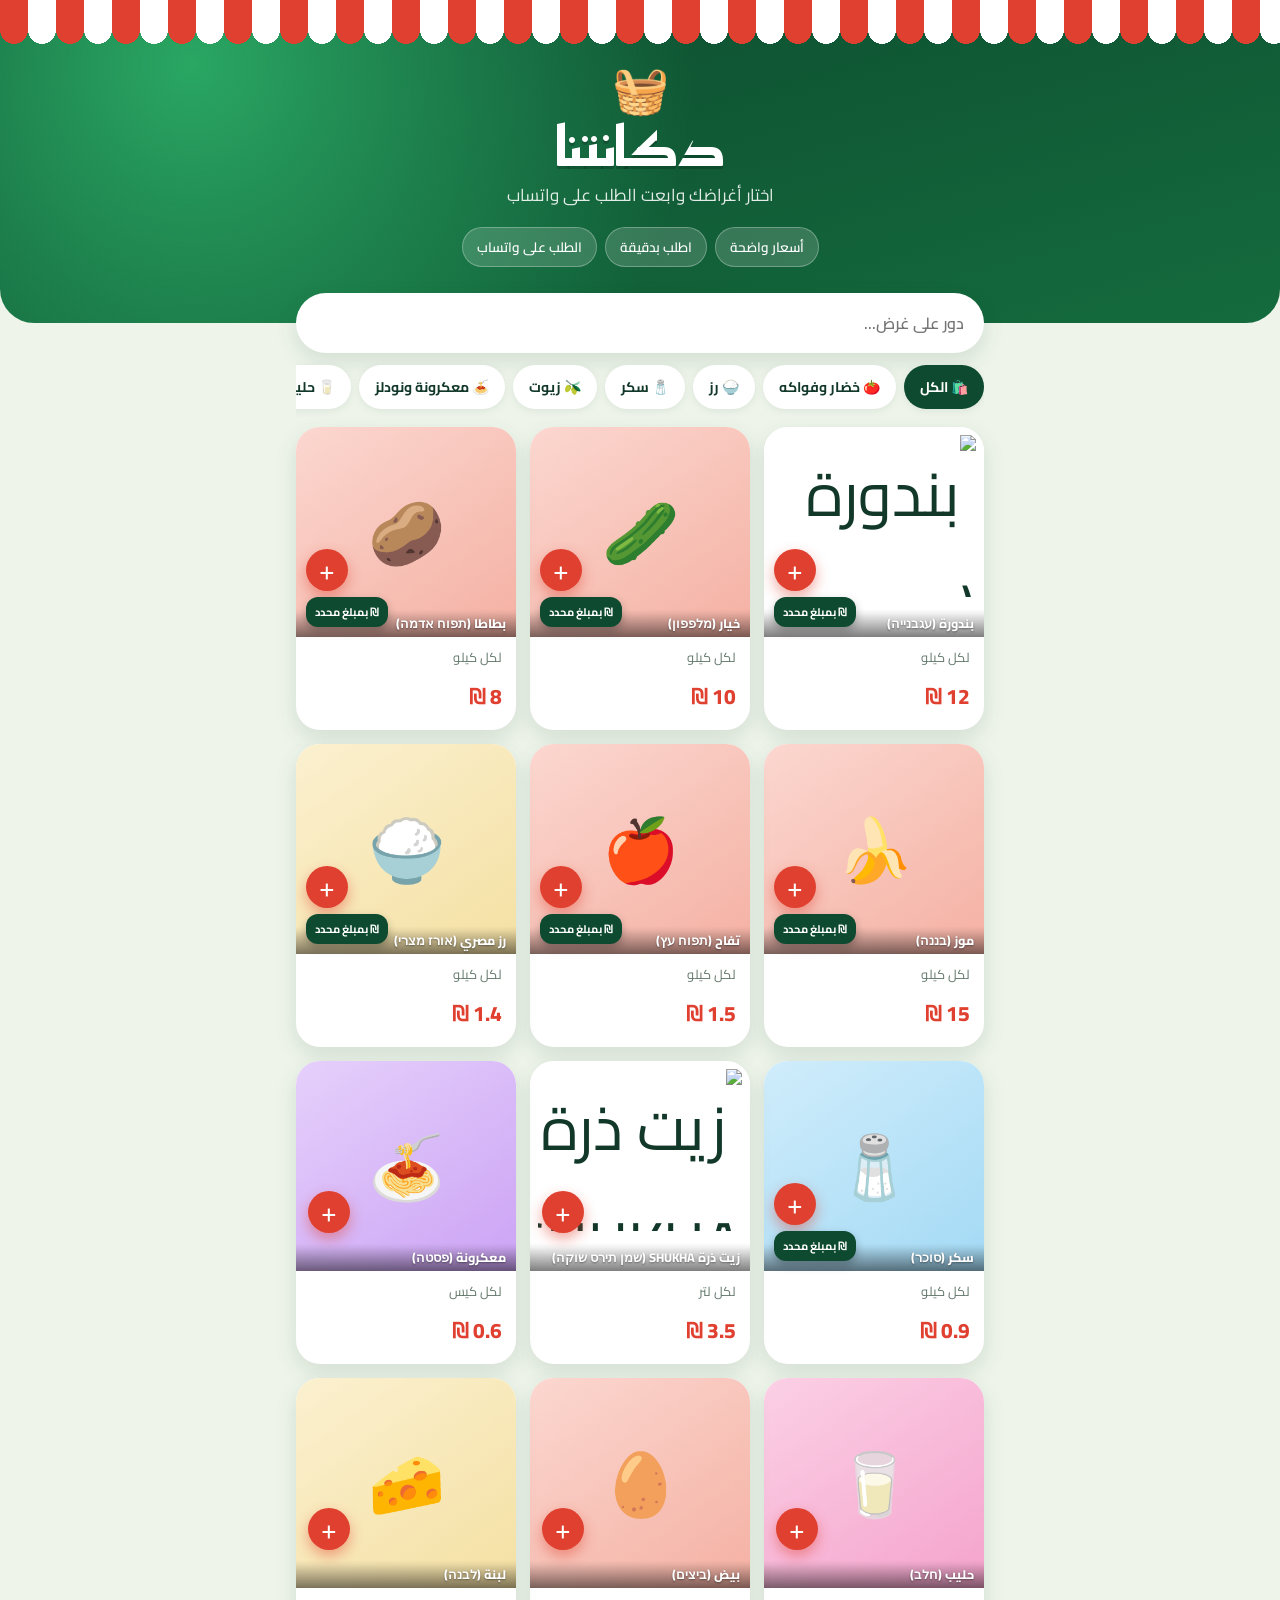
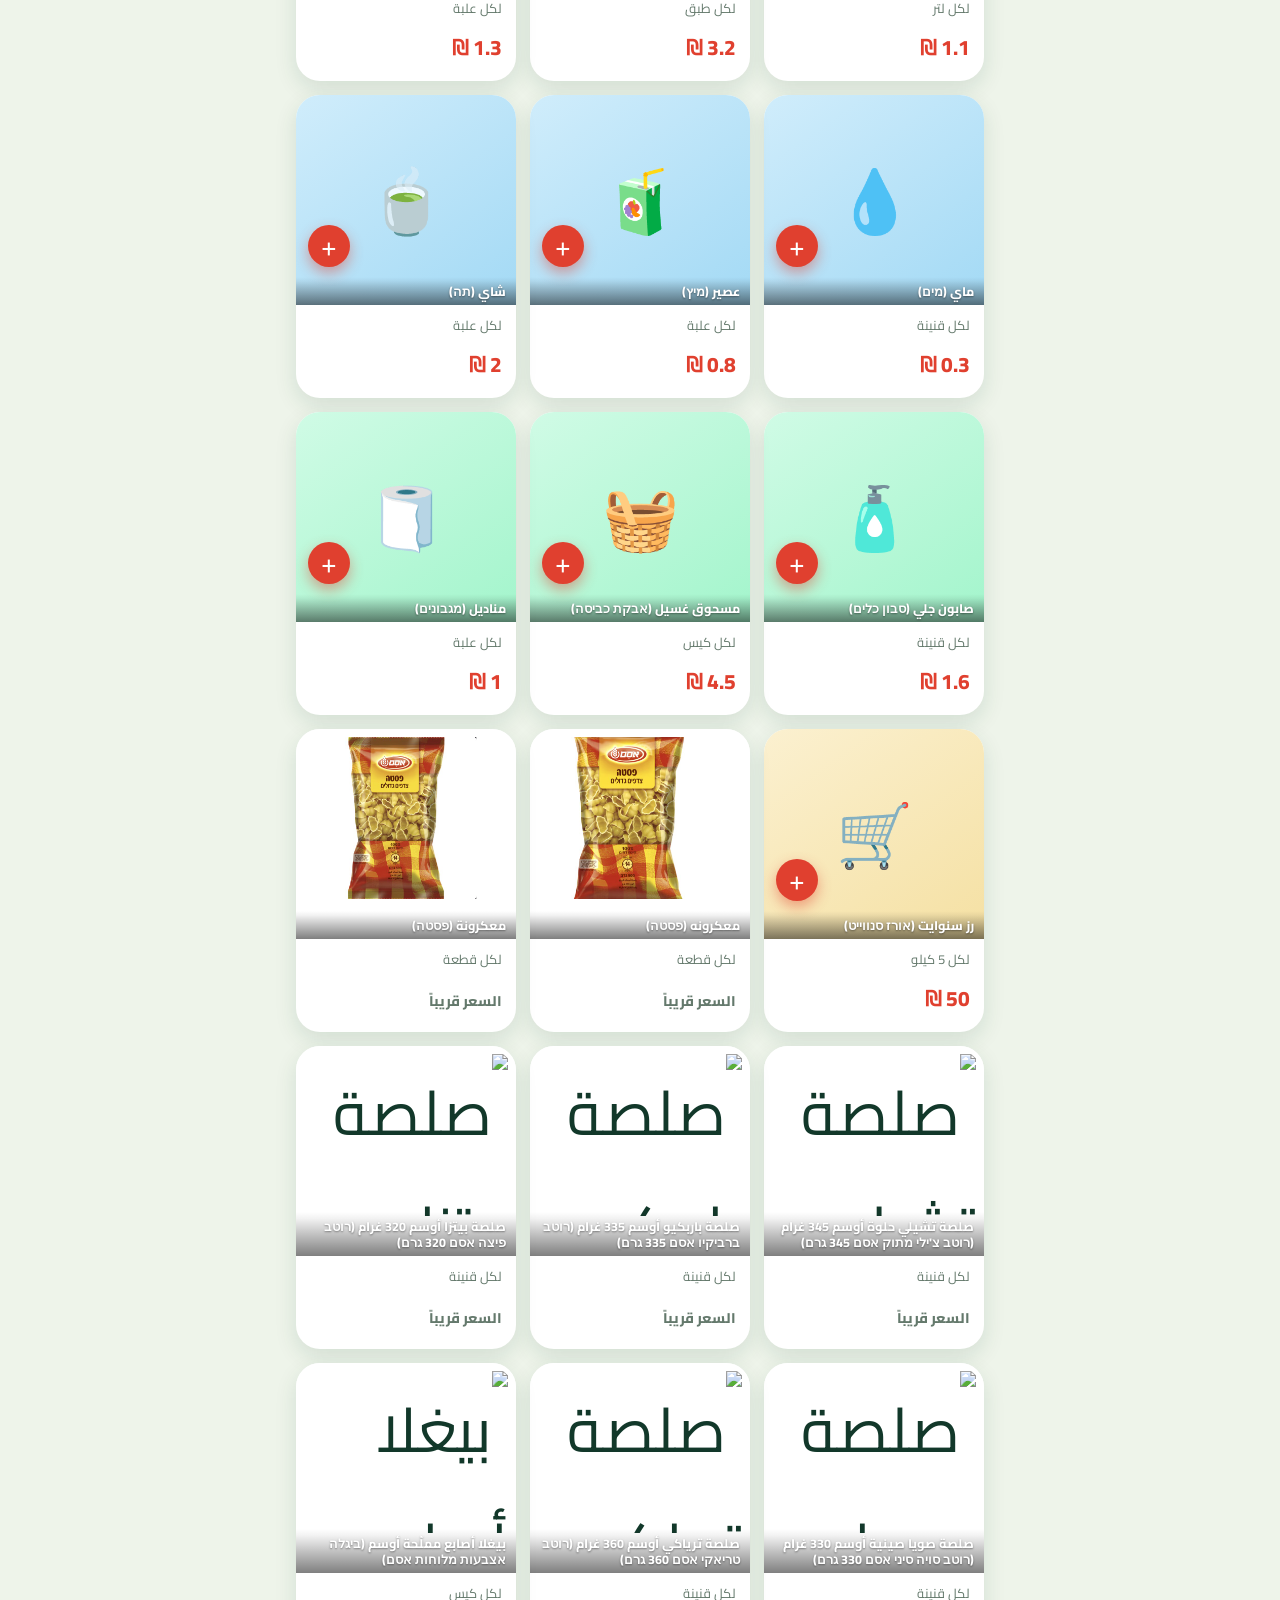
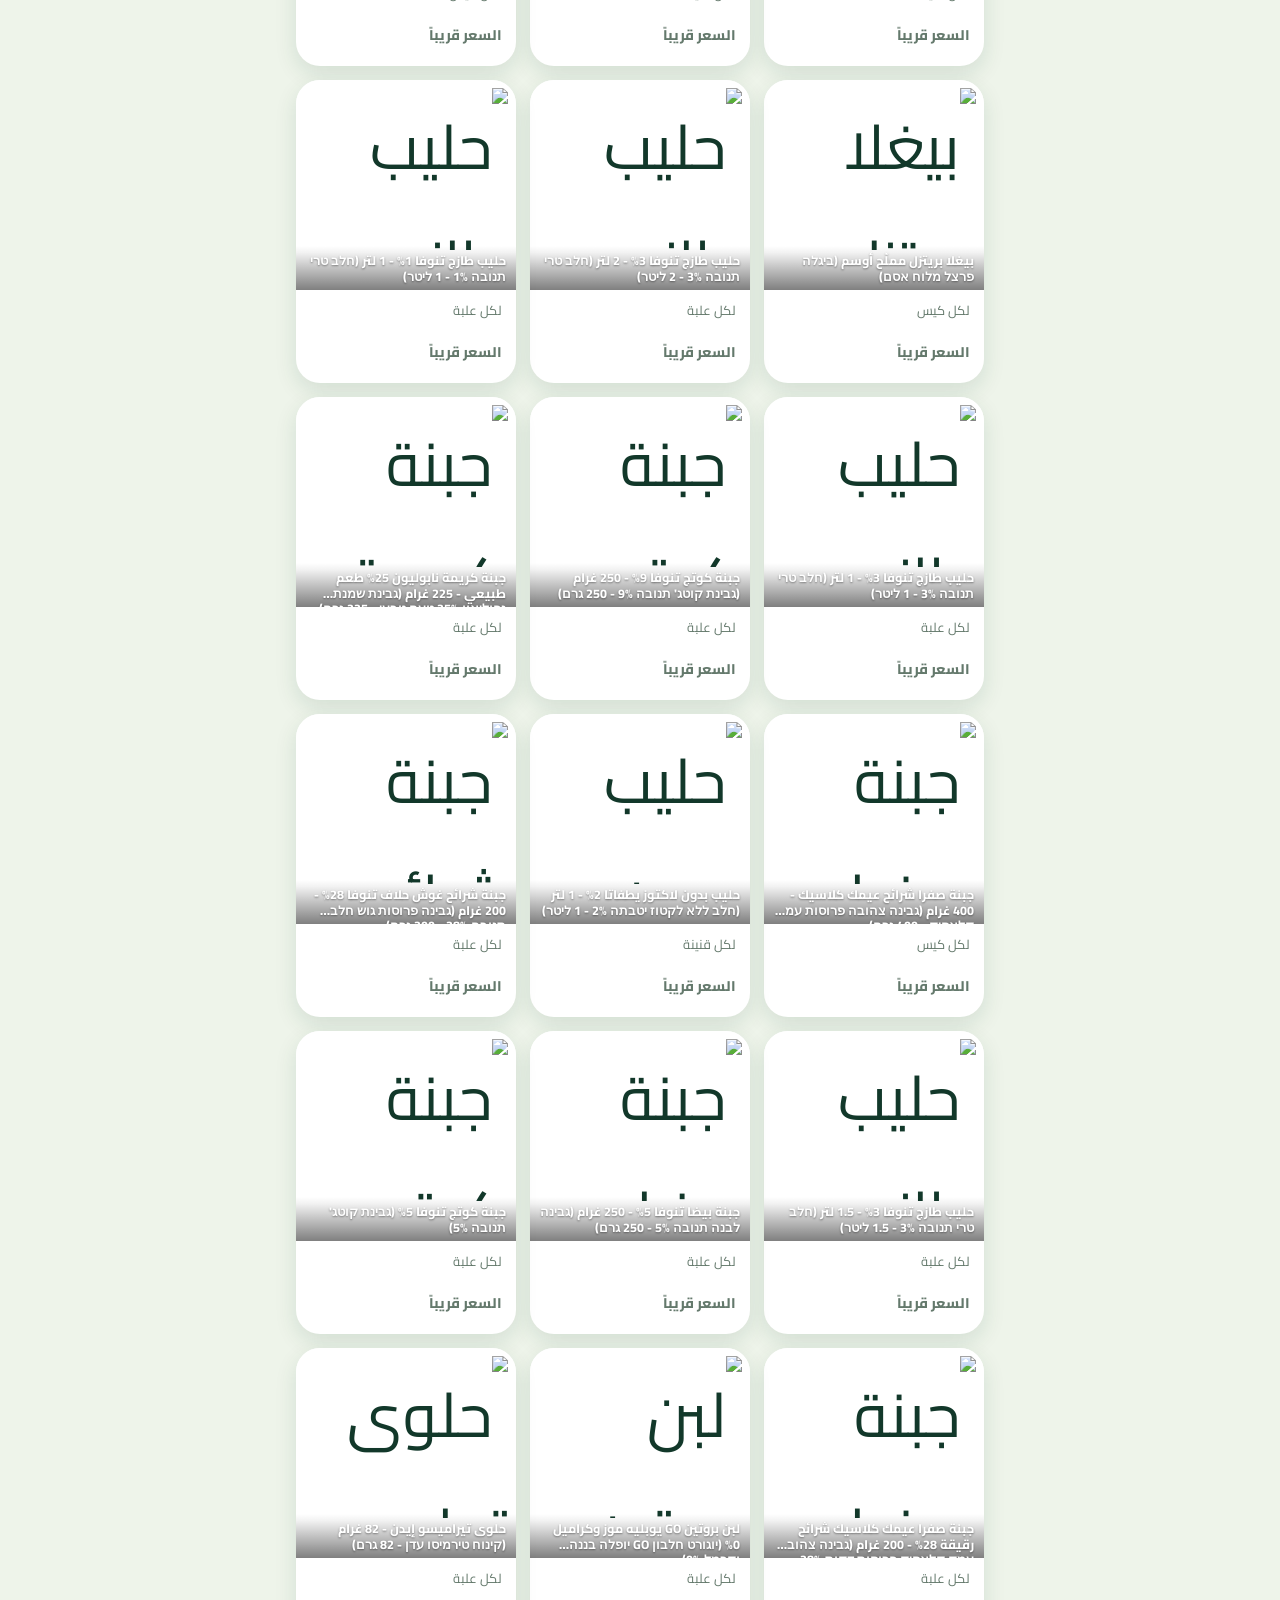
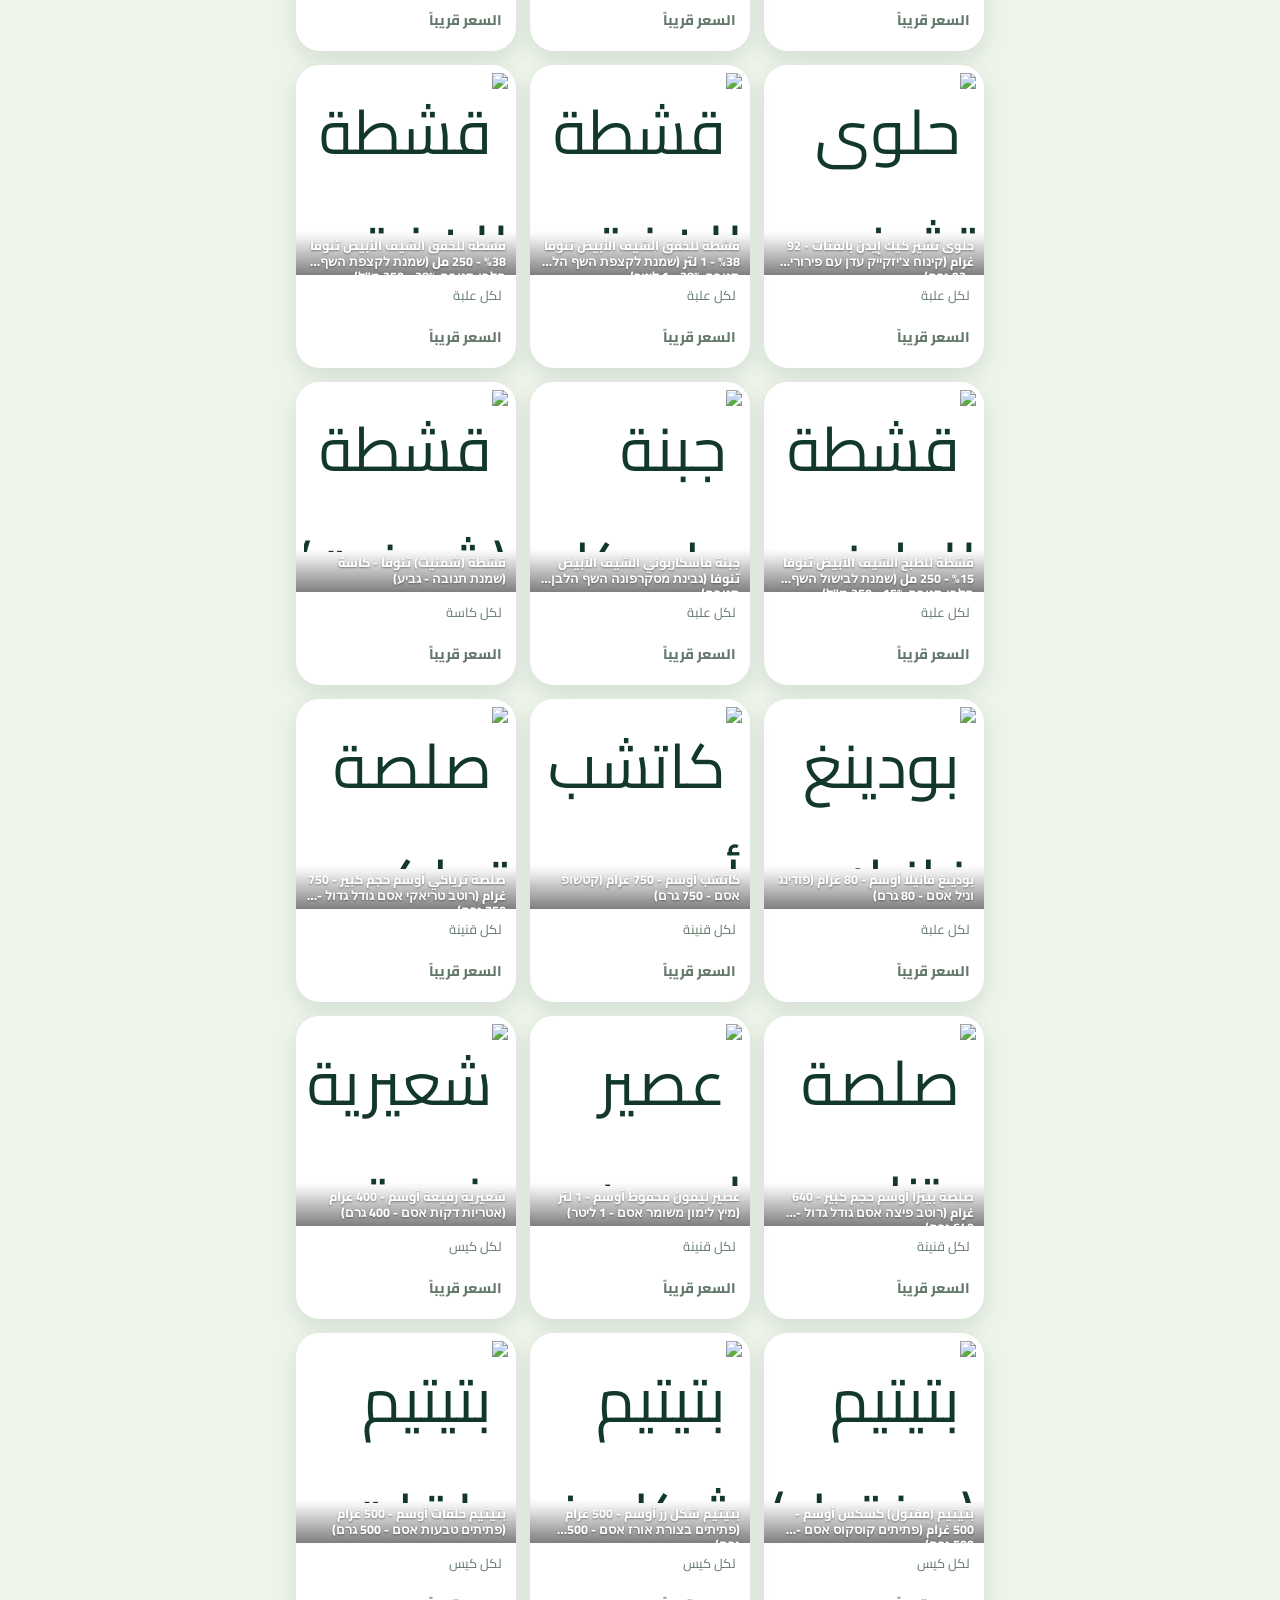
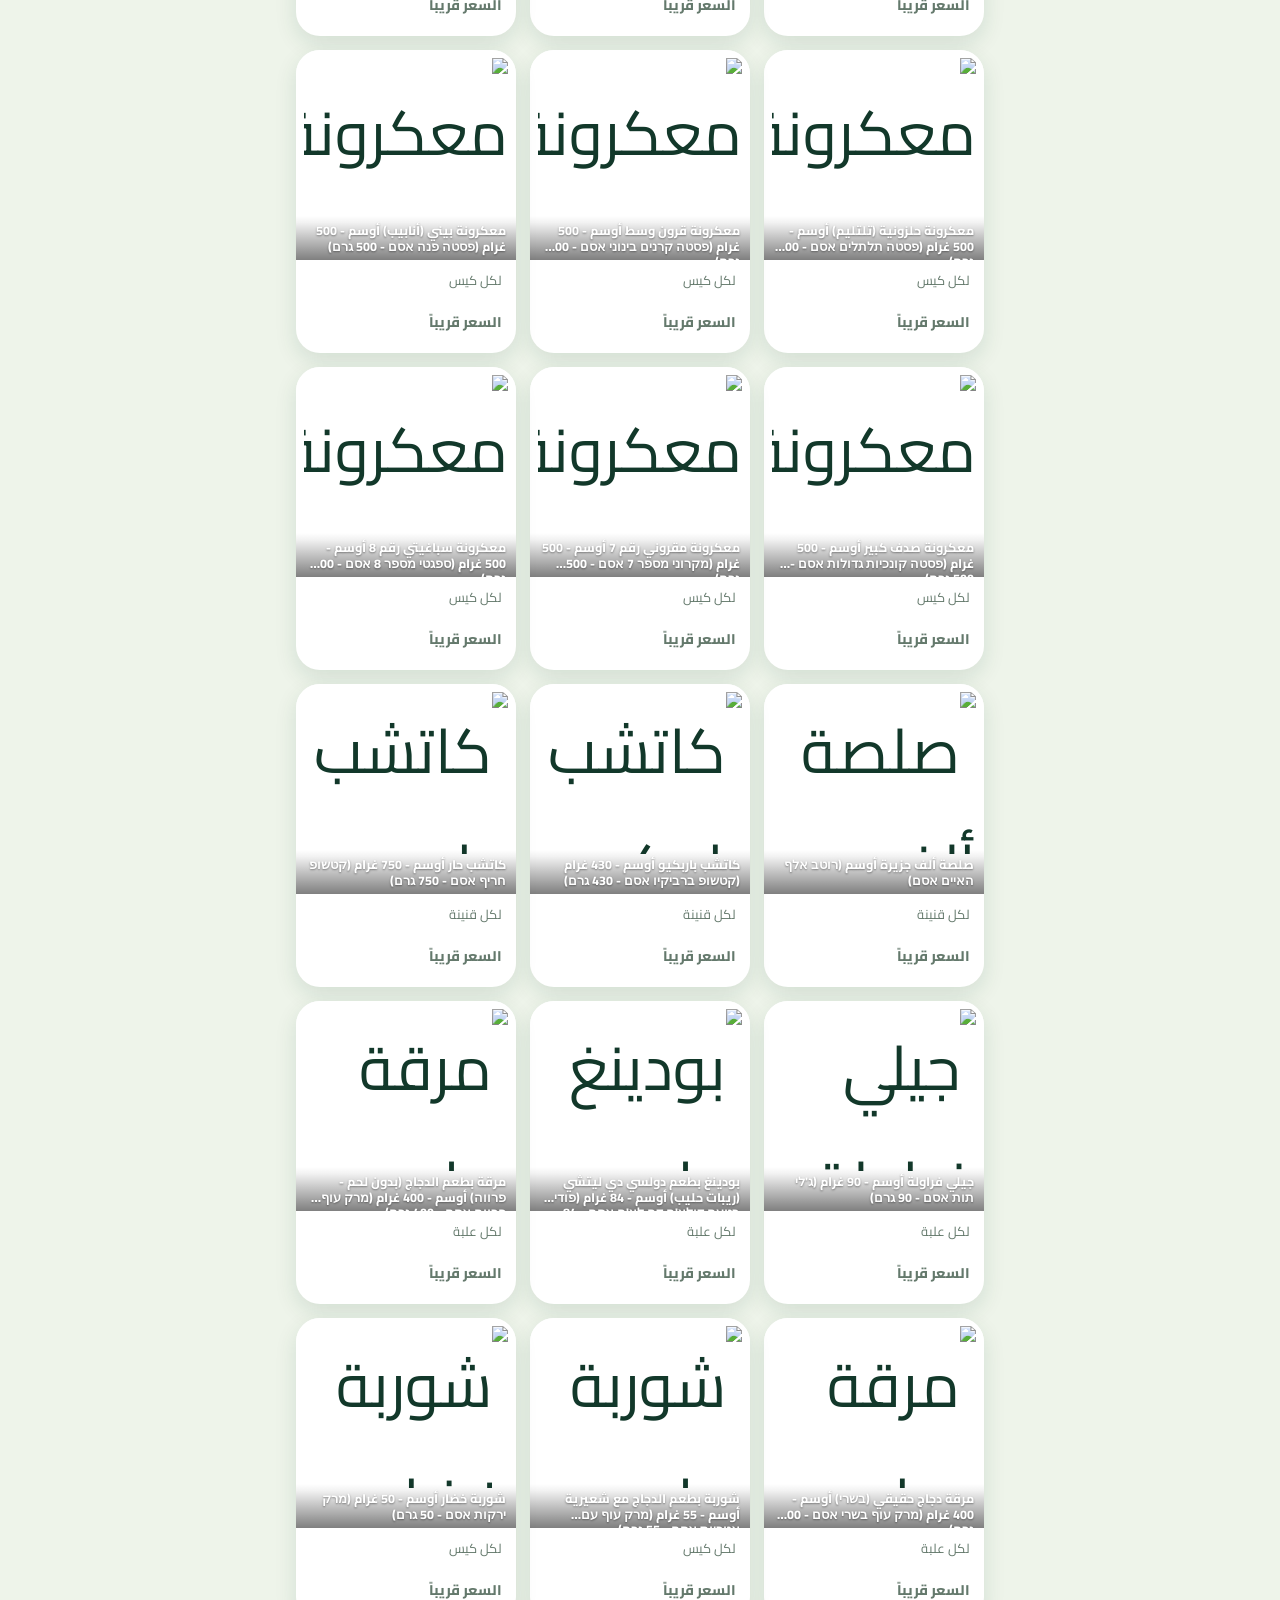
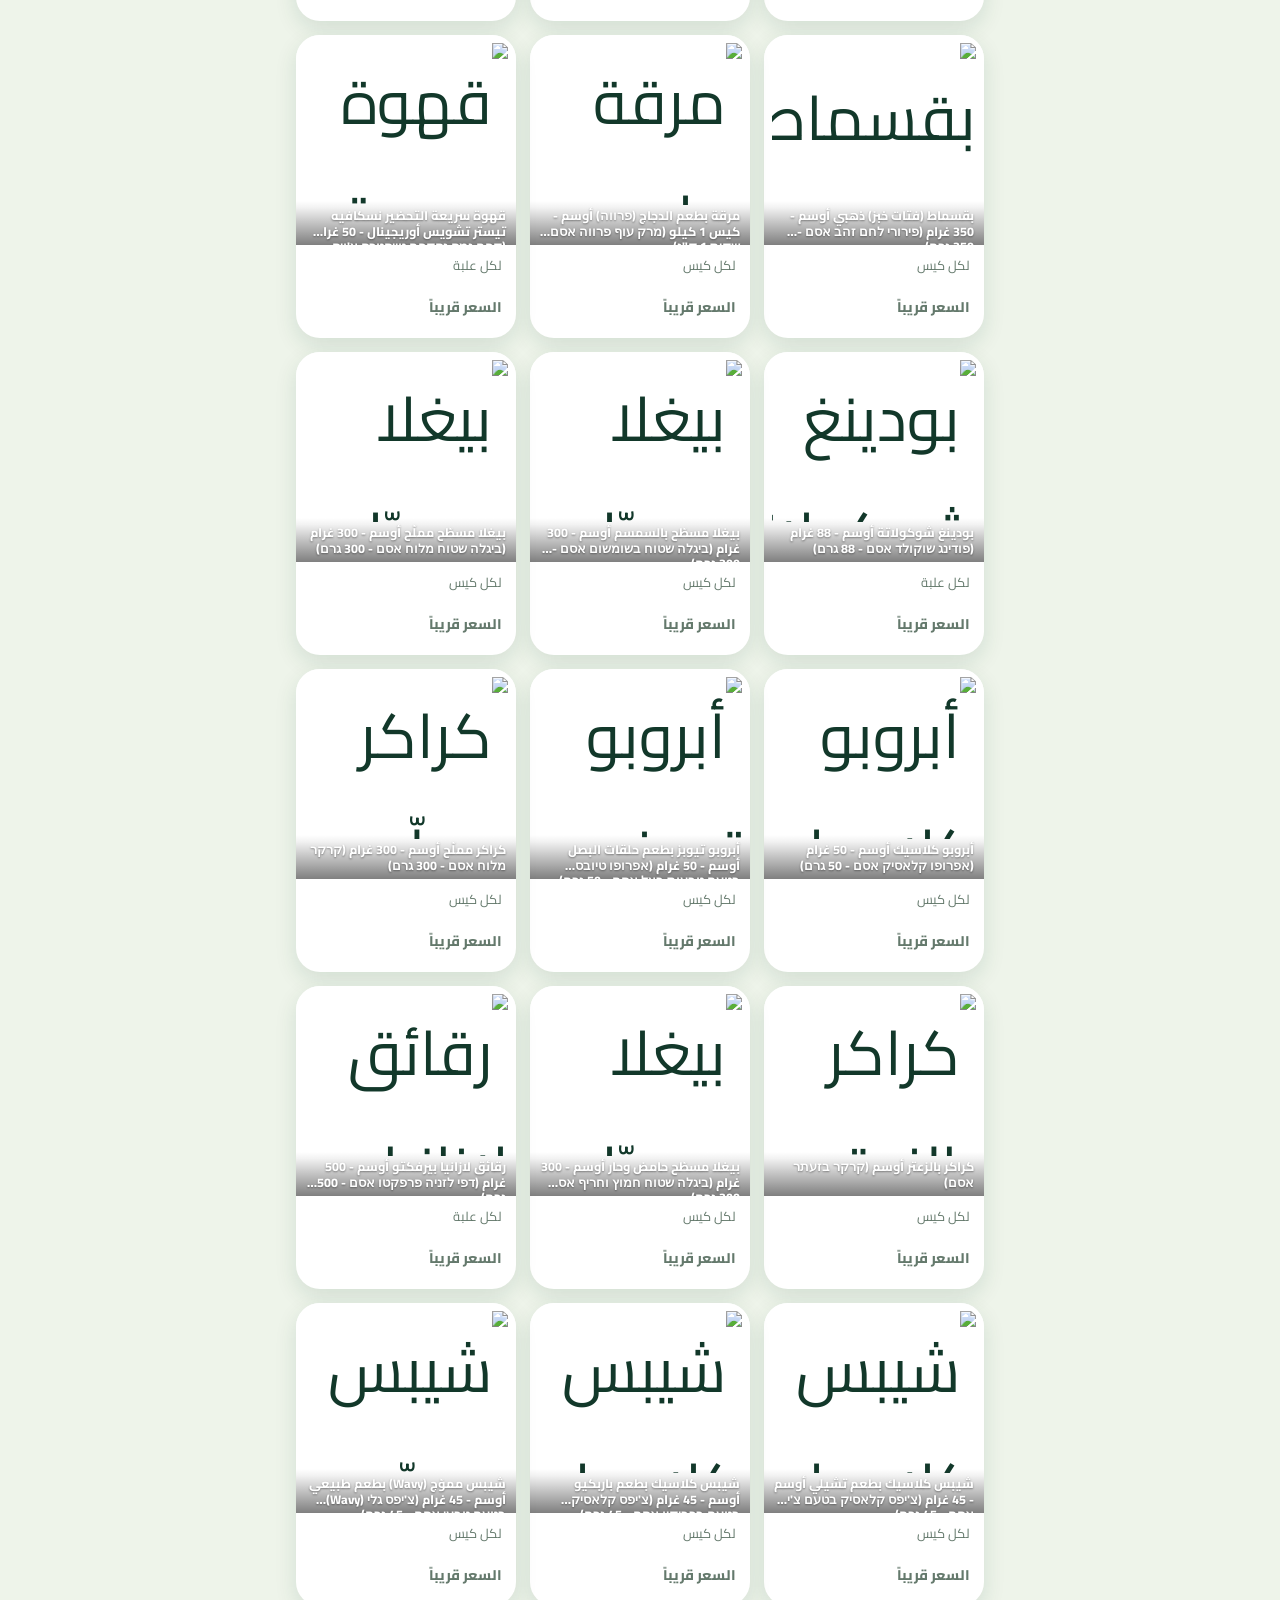
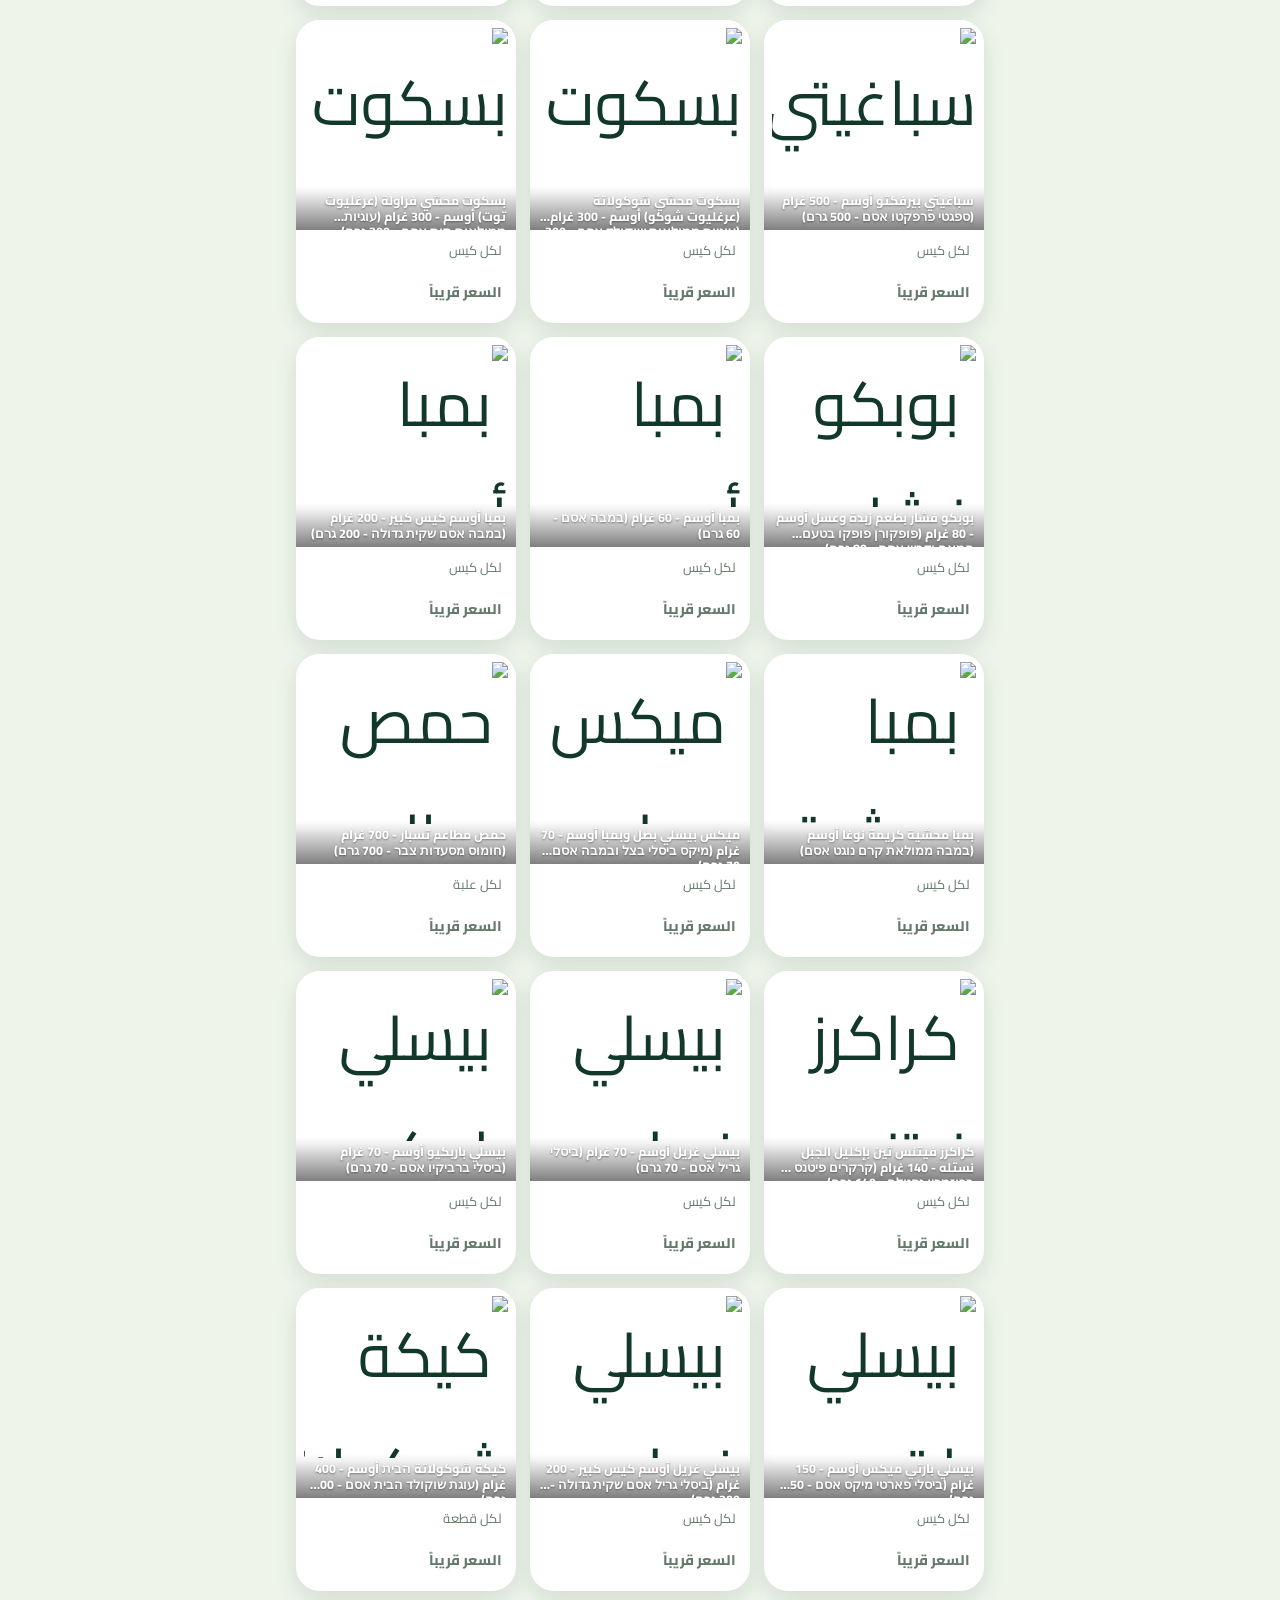
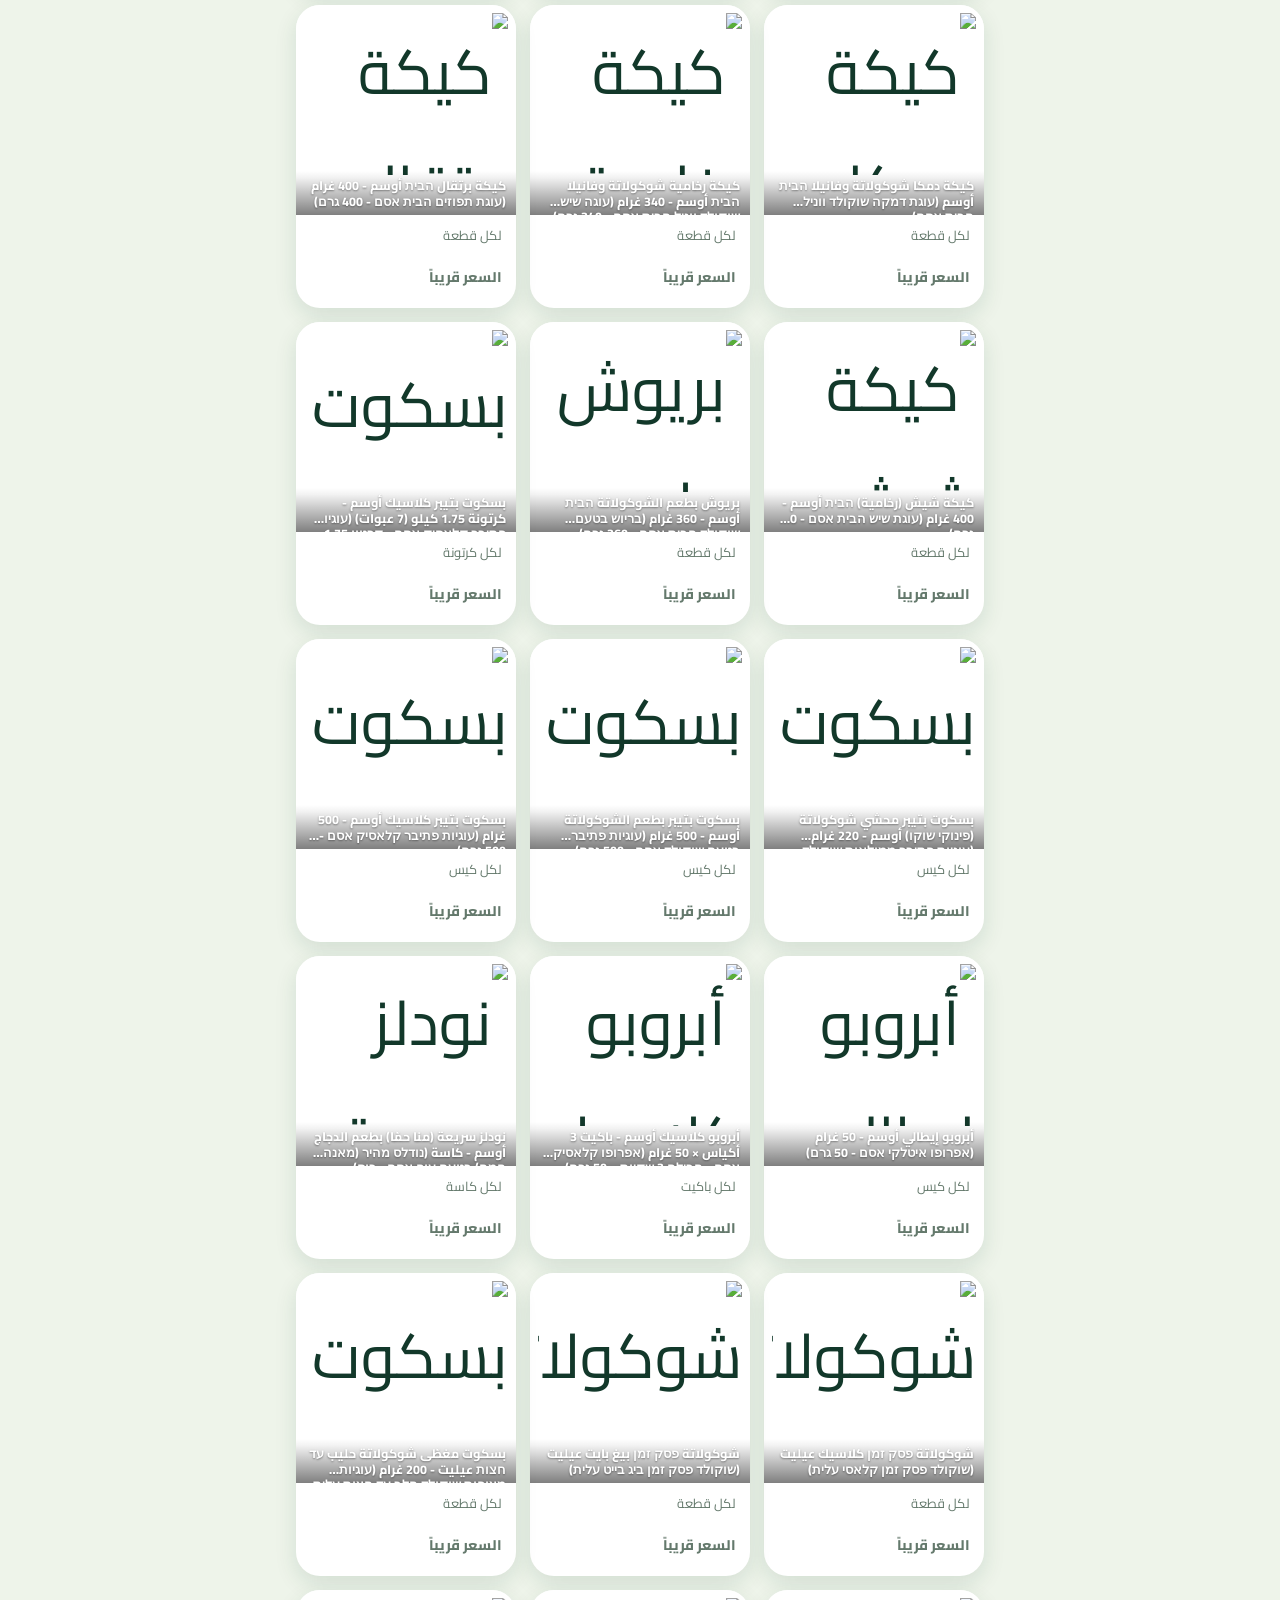
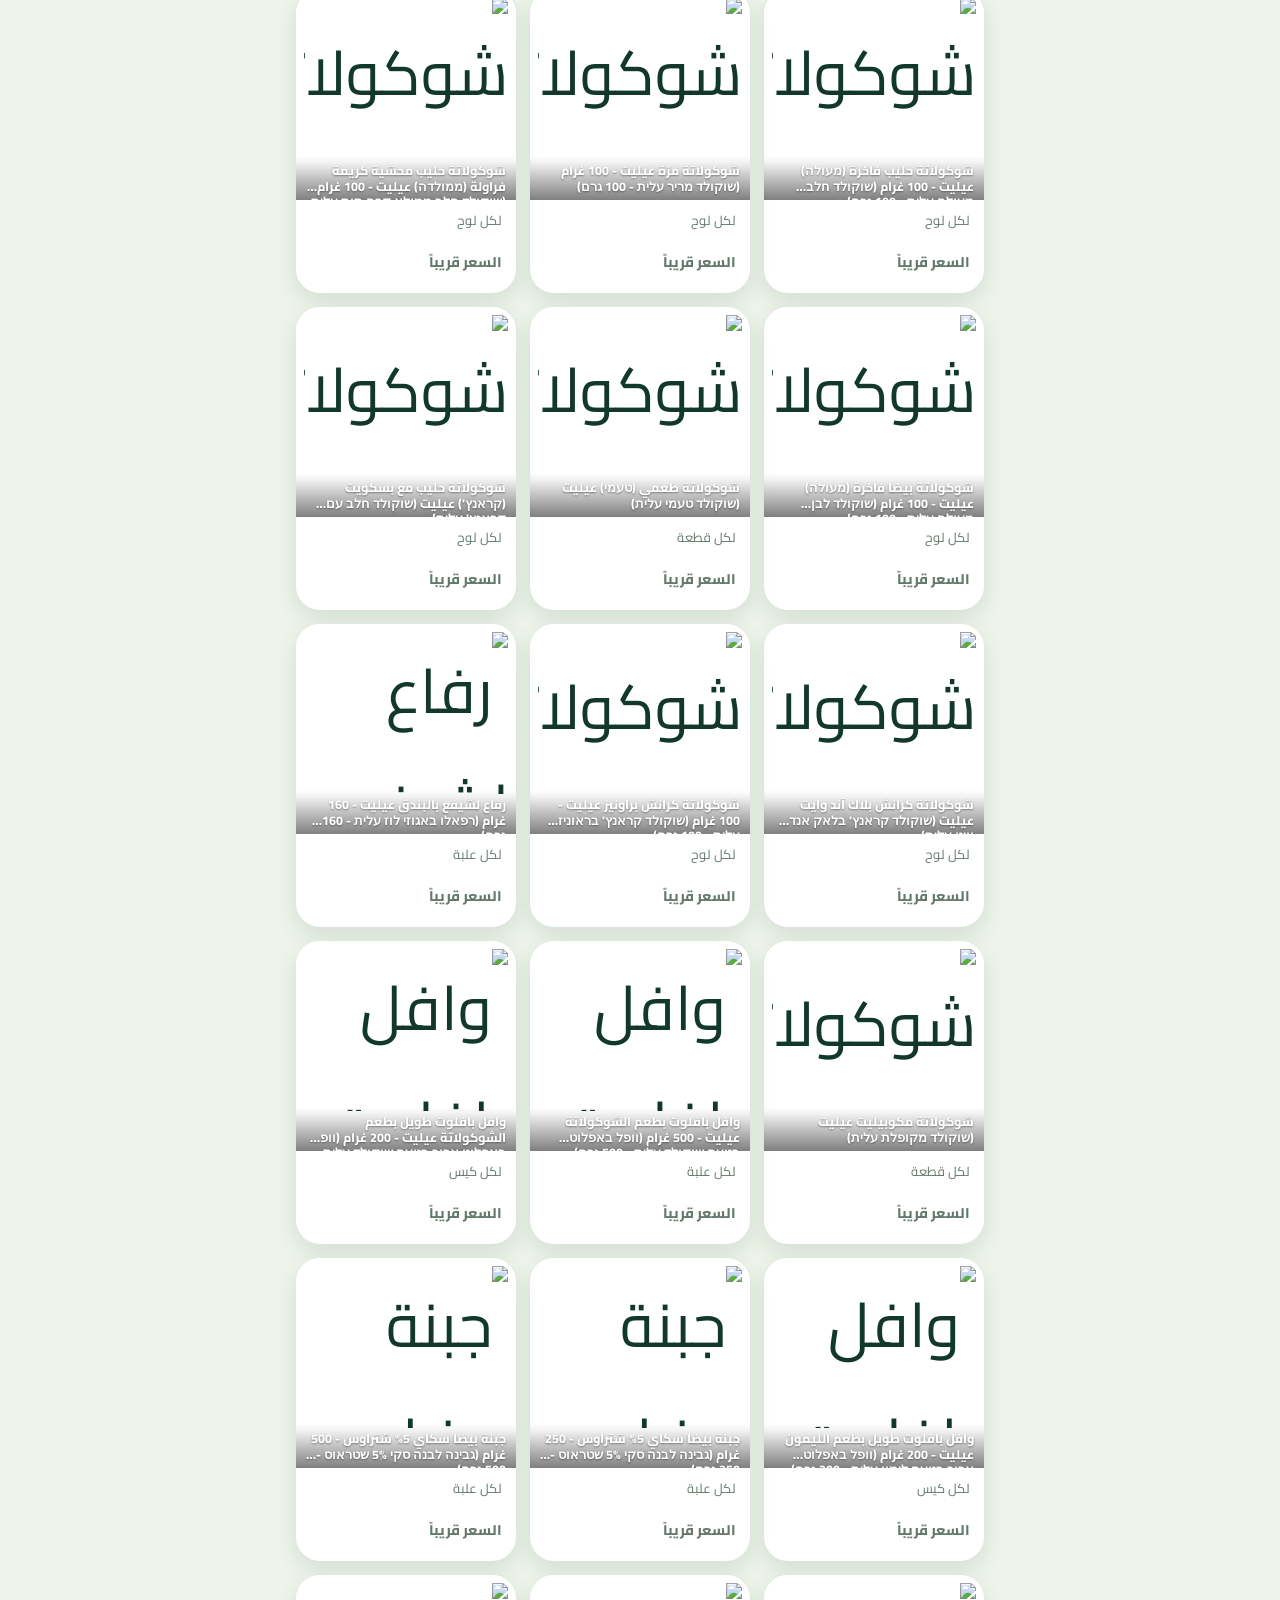
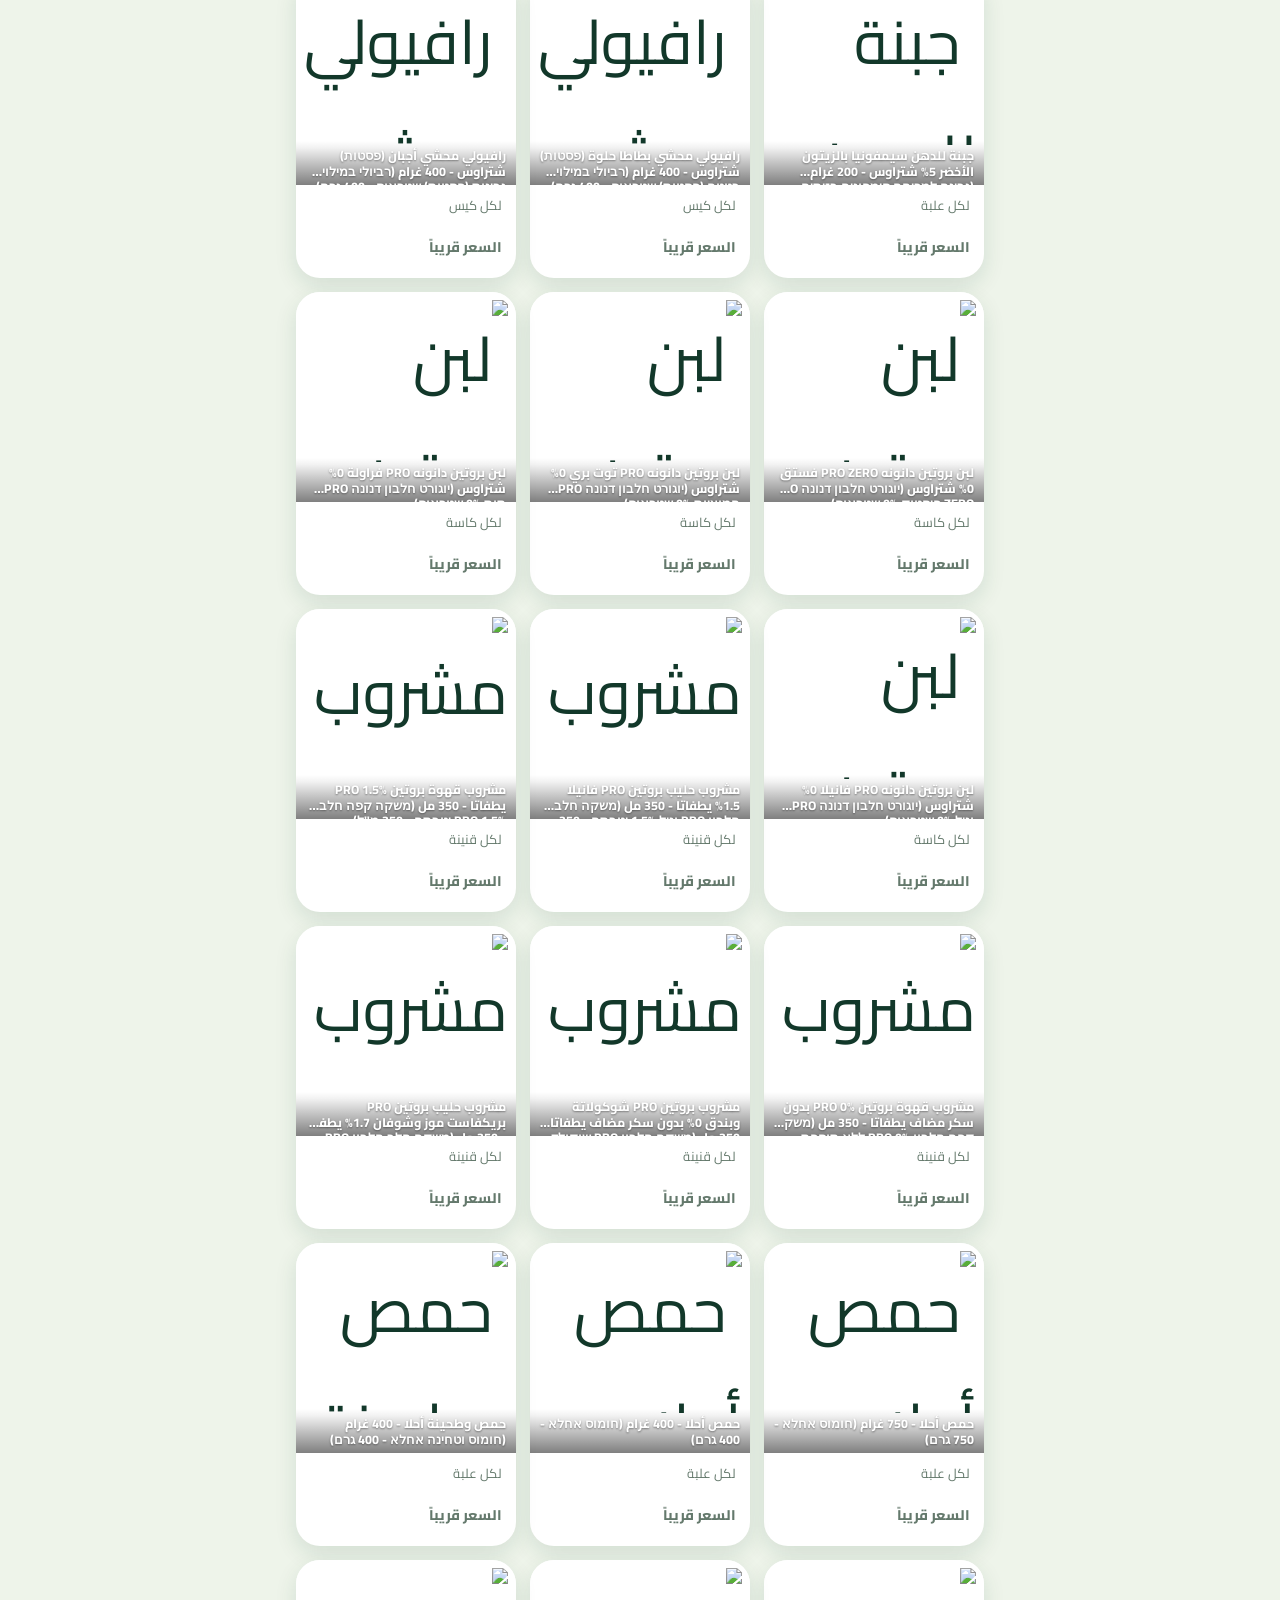
==== index.html @ 41eb12aa "Add files via upload" ====
<!doctype html><html><head><meta charset=utf8><meta name=viewport content="width=device-width,initial-scale=1,viewport-fit=cover"><style>:root{color-scheme:light;box-sizing:border-box;padding-top:env(safe-area-inset-top,0px);padding-bottom:env(safe-area-inset-bottom,0px)}html{scroll-padding-top:env(safe-area-inset-top,0px)}body{margin:0;padding:0;font:14px -apple-system,BlinkMacSystemFont,sans-serif;background:#faf9f5;color:#141413}img{max-width:100%}[hidden]:not([hidden=until-found i]){display:none!important}</style></head><body>
<!DOCTYPE html>
<html lang="ar" dir="rtl"><head><meta charset="utf-8"><meta name="viewport" content="width=device-width, initial-scale=1, viewport-fit=cover"><title>دكانتنا</title><link href="https://fonts.googleapis.com/css2?family=Cairo:wght@400;600;800&family=Reem+Kufi:wght@600;700&display=swap" rel="stylesheet"><style>
:root{--bg:#eef4ea;--card:#fff;--ink:#12382a;--mut:#64796c;--g:#1c8a4f;--deep:#0d4a2f;--r:#e0402f;--y:#ffd23f;--line:#d7e4d2;--w:#fff;--sh:0 8px 22px rgba(13,74,47,.12);
box-sizing:border-box;padding-top:env(safe-area-inset-top,0px);padding-bottom:env(safe-area-inset-bottom,0px)}
@media (prefers-color-scheme:dark){:root:not([data-theme="light"]){--bg:#0c1710;--card:#16261a;--ink:#e9f2e7;--mut:#9bb4a1;--line:#294130;--w:#e9f2e7;--sh:0 8px 22px rgba(0,0,0,.35)}}
:root[data-theme="dark"]{--bg:#0c1710;--card:#16261a;--ink:#e9f2e7;--mut:#9bb4a1;--line:#294130;--w:#e9f2e7;--sh:0 8px 22px rgba(0,0,0,.35)}
html{scroll-padding-top:env(safe-area-inset-top,0px)}
*{box-sizing:border-box}
body{margin:0;background:var(--bg);color:var(--ink);font-family:Cairo,Tahoma,Arial,sans-serif;padding-bottom:100px}
.hero{background:radial-gradient(circle at 15% 20%,#2aa763 0,transparent 45%),linear-gradient(165deg,var(--deep),#146b3d);color:#fff;padding-bottom:56px;border-radius:0 0 34px 34px;overflow:hidden}
.awn{height:30px;background:repeating-linear-gradient(90deg,#e0402f 0 28px,#fff 28px 56px);animation:drop .7s cubic-bezier(.2,.9,.3,1.2) both}
.scal{height:14px;background:repeating-linear-gradient(90deg,#e0402f 0 28px,#fff 28px 56px);-webkit-mask:radial-gradient(circle 14px at 50% 0,#000 98%,transparent) 0 0/28px 14px repeat-x;mask:radial-gradient(circle 14px at 50% 0,#000 98%,transparent) 0 0/28px 14px repeat-x;animation:drop .7s cubic-bezier(.2,.9,.3,1.2) both}
@keyframes drop{from{transform:translateY(-60px);opacity:0}}
@media (prefers-reduced-motion:reduce){.awn,.scal,#bar.pop button{animation:none}}
.sign{max-width:720px;margin:22px auto 0;padding:0 18px;text-align:center}
.sign .em{font-size:46px;line-height:1}
.sign h1{margin:6px 0 2px;font:700 54px/1.1 "Reem Kufi",Cairo,sans-serif;color:#fff;text-shadow:0 3px 0 rgba(0,0,0,.18)}
.sign p{margin:0;color:rgba(255,255,255,.88);font-size:17px}
.perks{display:flex;gap:8px;justify-content:center;flex-wrap:wrap;margin-top:16px}
.perks span{background:rgba(255,255,255,.16);border:1px solid rgba(255,255,255,.28);padding:6px 14px;border-radius:20px;font-size:13.5px;font-weight:600}
.tools{position:sticky;top:env(safe-area-inset-top,0px);z-index:5;margin-top:-30px;padding-top:0;background:linear-gradient(transparent 30px,var(--bg) 30px)}
.in{max-width:720px;margin:auto;padding:0 16px}
#q{width:100%;padding:15px 20px;border:0;border-radius:30px;background:var(--card);color:var(--ink);font:600 16px Cairo,Tahoma,sans-serif;box-shadow:var(--sh)}
#cats{display:flex;gap:8px;overflow-x:auto;padding:12px 0 8px;scrollbar-width:none}
#cats::-webkit-scrollbar{display:none}
#cats button{flex:none;border:0;background:var(--card);color:var(--ink);font:700 14px Cairo,Tahoma,sans-serif;padding:9px 16px;border-radius:22px;cursor:pointer;box-shadow:0 2px 8px rgba(13,74,47,.08)}
#cats button.on{background:var(--deep);color:#fff}
main{max-width:720px;margin:auto;padding:10px 16px;display:grid;grid-template-columns:repeat(2,1fr);gap:14px}
@media(min-width:560px){main{grid-template-columns:repeat(3,1fr)}}
.p{position:relative;min-width:0;background:var(--card);border-radius:24px;overflow:hidden;box-shadow:var(--sh);display:flex;flex-direction:column}
.ic{height:210px;display:grid;place-items:center;font-size:62px;overflow:hidden;position:relative}
.ic:has(img){background:#fff!important}.ic img{position:absolute;inset:0;width:100%;height:100%;object-fit:contain;padding:8px 8px 40px;box-sizing:border-box}
.ic .nm{position:absolute;left:0;right:0;bottom:0;padding:7px 10px 6px;background:linear-gradient(to top,rgba(0,0,0,.5),rgba(0,0,0,.05) 85%,transparent);color:#fff;font-weight:800;font-size:12.5px;line-height:1.25;overflow:hidden;text-overflow:ellipsis;display:-webkit-box;-webkit-line-clamp:2;-webkit-box-orient:vertical;text-shadow:0 1px 2px rgba(0,0,0,.4)}
.bd{padding:8px 14px 14px;display:flex;flex-direction:column;gap:2px;min-width:0}
.bd b{font-weight:800;font-size:17px;overflow-wrap:anywhere}
.u{color:var(--mut);font-size:13px}
.pr{margin-top:6px;font-weight:800;font-size:21px;color:var(--r)}
.add{position:absolute;top:130px;inset-inline-end:12px;width:42px;height:42px;border:0;border-radius:50%;background:var(--r);color:#fff;font:400 28px/1 Cairo,sans-serif;cursor:pointer;box-shadow:0 6px 14px rgba(224,64,47,.45)}
.qty{position:absolute;top:130px;inset-inline-end:10px;display:flex;align-items:center;gap:6px;background:var(--card);border-radius:24px;padding:3px;box-shadow:0 6px 16px rgba(0,0,0,.22)}
.qty button{width:36px;height:36px;border:0;border-radius:50%;background:var(--r);color:#fff;font-size:22px;line-height:1;cursor:pointer}
.qty b{min-width:18px;text-align:center;font-weight:800}
.addwrap{position:absolute;top:122px;inset-inline-end:10px;display:flex;flex-direction:column;align-items:flex-end;gap:6px}
.addwrap .add{position:static}
.amtbtn{border:0;background:var(--deep);color:#fff;font:700 11px Cairo,Tahoma,sans-serif;padding:5px 9px;border-radius:12px;cursor:pointer;box-shadow:0 4px 10px rgba(0,0,0,.25);white-space:nowrap}
.amtqty{position:absolute;top:122px;inset-inline-end:10px;background:var(--card);border-radius:16px;padding:6px 10px;box-shadow:0 6px 16px rgba(0,0,0,.22);display:flex;flex-direction:column;align-items:center;gap:2px;cursor:pointer}
.amtqty b{font-size:14px;color:var(--r)}
.amtqty .u{font-size:10px}
.amtqty span.rm{font-size:11px;color:var(--r);font-weight:700}
.chips{display:flex;gap:8px;margin:8px 0;flex-wrap:wrap}
.chips button{border:2px solid var(--line);background:var(--card);color:var(--ink);padding:8px 14px;border-radius:14px;font:700 14px Cairo,Tahoma,sans-serif;cursor:pointer}
button:focus-visible,input:focus-visible,textarea:focus-visible,a:focus-visible{outline:3px solid var(--y);outline-offset:2px}
#bar{position:fixed;inset-inline:0;bottom:0;padding:10px 16px calc(10px + env(safe-area-inset-bottom,0px));display:none;z-index:6}
#bar button{display:flex;justify-content:space-between;align-items:center;width:100%;max-width:720px;margin:auto;border:0;border-radius:30px;background:var(--deep);color:#fff;font:800 17px Cairo,Tahoma,sans-serif;padding:12px 14px 12px 20px;cursor:pointer;box-shadow:0 10px 28px rgba(13,74,47,.5)}
#bar #sum{background:var(--y);color:#2b2200;padding:6px 16px;border-radius:20px}
#bar.pop button{animation:pop .3s}
@keyframes pop{50%{transform:scale(1.04)}}
#sheet,#amtSheet{position:fixed;inset:0;background:rgba(0,0,0,.55);display:none;z-index:10;align-items:flex-end}
#sheet.open,#amtSheet.open{display:flex}
#amtSheet{z-index:15}
.box{background:var(--card);width:100%;max-width:720px;margin:auto;max-height:92%;overflow:auto;border-radius:28px 28px 0 0;padding:18px 16px calc(18px + env(safe-area-inset-bottom,0px))}
.box h2{margin:0 0 8px;font-family:"Reem Kufi",Cairo,sans-serif;font-size:28px}
.row{display:flex;justify-content:space-between;gap:8px;padding:10px 0;border-bottom:1px dashed var(--line)}
.tot{font-weight:800;font-size:21px;padding:12px 0;color:var(--g)}
.f input,.f textarea{width:100%;margin:5px 0;padding:13px;border:2px solid var(--line);border-radius:16px;background:var(--bg);color:var(--ink);font:400 16px Cairo,Tahoma,sans-serif}
.send{display:block;text-align:center;text-decoration:none;width:100%;border:0;border-radius:18px;background:#22a447;color:#fff;font:800 18px Cairo,Tahoma,sans-serif;padding:15px;margin-top:8px;cursor:pointer}
.copy{width:100%;border:2px solid var(--line);background:none;color:var(--ink);border-radius:16px;padding:10px;margin-top:8px;font:600 14px Cairo,Tahoma,sans-serif;cursor:pointer}
.close{float:left;border:0;background:var(--bg);color:var(--ink);width:38px;height:38px;border-radius:50%;font-size:22px;cursor:pointer}
#err{color:var(--r);min-height:22px;font-size:14px}
.none{grid-column:1/-1;text-align:center;color:var(--mut);padding:30px}
.arow{border-bottom:1px dashed var(--line);padding:10px 0;display:flex;flex-direction:column;gap:6px}
.arow input{padding:9px 8px;border:2px solid var(--line);border-radius:11px;background:var(--bg);color:var(--ink);font:600 15px Cairo,Tahoma,sans-serif}
.aline1{display:flex;gap:6px;align-items:center}
.aline1 .ae{width:46px;flex:none;text-align:center;font-size:18px}
.aline1 .an{flex:1;min-width:0}
.adel{flex:none;border:0;background:none;color:var(--r);font-size:19px;cursor:pointer;padding:4px 2px}
.aline2{display:flex;gap:6px}
.aline2 input{flex:1;min-width:0;font-size:13px}
.aline3{display:flex;align-items:center;gap:6px}
.aline3 input{width:64px;text-align:center}
.aline3 button{width:32px;height:32px;flex:none;border:0;border-radius:9px;background:var(--deep);color:#fff;font:800 18px/1 Cairo,sans-serif;cursor:pointer}
.aline3 span{color:var(--mut);font-size:13px}
.aline4{display:flex;align-items:center;gap:10px;flex-wrap:wrap;font-size:13px;color:var(--mut)}
.aline4 label{display:flex;align-items:center;gap:6px}
.aline4 input[type=checkbox]{width:auto}
.aline4 input[type=text],.aline4 input:not([type=checkbox]){width:130px}
.ic .sale{position:absolute;top:8px;inset-inline-start:8px;background:var(--r);color:#fff;font:800 11px Cairo,Tahoma,sans-serif;padding:4px 8px;border-radius:10px;box-shadow:0 3px 8px rgba(224,64,47,.4);z-index:2}.ic .oos{position:absolute;top:20px;inset-inline-start:-38px;width:170px;transform:rotate(-40deg);background:#6b6f6a;color:#fff;text-align:center;font:800 12px Cairo,Tahoma,sans-serif;padding:5px 0;box-shadow:0 3px 10px rgba(0,0,0,.35);z-index:4}.p.oos .ic img{filter:grayscale(1) opacity(.55)}.p.oos .ic{filter:grayscale(.35)}
.pr .op{color:var(--mut);text-decoration:line-through;font-weight:600;font-size:13px;margin-inline-end:6px}
#am{min-height:22px;font-size:14px;color:var(--r)}
.sv{width:100%;border:0;border-radius:18px;background:var(--deep);color:#fff;font:800 17px Cairo,Tahoma,sans-serif;padding:14px;margin-top:8px;cursor:pointer}
.svg{background:var(--card);color:var(--deep);border:2px dashed var(--line);margin-top:12px}
.gear{display:none;position:fixed;bottom:14px;inset-inline-start:14px;width:38px;height:38px;border-radius:50%;border:0;background:rgba(0,0,0,.16);color:#fff;font-size:17px;z-index:6;cursor:pointer;opacity:.55}
.gear:hover,.gear:focus-visible{opacity:1}
.athumb{width:40px;height:40px;flex:none;border-radius:10px;object-fit:cover}
#camIn{display:none}
.aihint{font-size:12px;color:var(--mut);margin:0 0 8px}
.sv:disabled{opacity:.6;cursor:default}
.arow.flash{animation:aflash 1.3s ease}
@keyframes aflash{0%{background:var(--y)}100%{background:transparent}}
</style></head><body>






<div class="hero"><div class="awn"></div><div class="scal"></div>
<div class="sign"><div class="em" id="em">🧺</div><h1 id="shop">دكانتنا</h1><p>اختار أغراضك وابعت الطلب على واتساب</p>
<div class="perks"><span>أسعار واضحة</span><span>اطلب بدقيقة</span><span>الطلب على واتساب</span></div></div></div>
<div class="tools"><div class="in"><input id="q" type="search" placeholder="دور على غرض..." aria-label="بحث"><div id="cats"></div></div></div>
<main id="grid"></main>
<div id="bar" class=""><button id="open"><span id="cnt"></span><span id="sum"></span></button></div>
<div id="sheet" role="dialog" aria-modal="true" class=""><div class="box">
<button class="close" id="x" aria-label="إغلاق">×</button>
<h2>طلبيتك</h2><div id="list"></div><div class="tot" id="tot"></div>
<div class="f"><input id="name" placeholder="الاسم" autocomplete="name">
<input id="phone" placeholder="رقم هاتفك" inputmode="tel" autocomplete="tel">
<textarea id="addr" rows="2" placeholder="العنوان (المنطقة، الشارع، رقم البناية)"></textarea></div>
<div id="err"></div>
<a class="send" id="send" href="#" target="_blank" rel="noopener">ابعت الطلب على واتساب</a>
<button class="copy" id="copy">إذا ما انفتح الواتساب: انسخ الطلب</button>
</div></div>
<div id="amtSheet" role="dialog" aria-modal="true" class=""><div class="box">
<button class="close" id="aclose" aria-label="إغلاق">×</button>
<h2 id="atitle">اشتري بمبلغ محدد</h2>
<div class="chips" id="chips"><button type="button" data-v="5">₪5</button><button type="button" data-v="10">₪10</button><button type="button" data-v="15">₪15</button><button type="button" data-v="20">₪20</button><button type="button" data-v="50">₪50</button></div>
<div class="f"><input id="amtIn" type="number" inputmode="decimal" min="0" step="0.5" placeholder="المبلغ بالشيكل ₪"></div>
<div id="aerr"></div>
<button class="send" id="amtOk" style="background:var(--deep)">أضف للسلة</button>
</div></div>
<button class="gear" id="gear" title="تعديل الأسعار" aria-label="تعديل الأسعار" style="display: flex;" fdprocessedid="jry8eq">⚙️</button>
<div id="adm" class="adm" style="display: none; position: fixed; inset: 0px; background: rgba(0, 0, 0, 0.55); z-index: 20; align-items: flex-end;"><div class="box">
<button class="close" id="ax" aria-label="إغلاق" fdprocessedid="3rw9z">×</button><h2>إدارة الأغراض</h2><p class="u" style="margin:-4px 0 6px">عدّل الاسم والقسم والوحدة والسعر لأي غرض، احذفه، أو أضف غرض جديد.</p><div id="admList"></div>
<button class="sv svg" id="aaddnew" type="button" fdprocessedid="gt8hvp">+ أضف غرض جديد</button>
<button class="sv svg" id="acamnew" type="button" style="display: block;" fdprocessedid="kvwzr">📷 أضف بالصورة</button>
<input type="file" id="camIn" accept="image/*" capture="environment">
<p class="aihint" id="aihint" style="display: block;">صوّر الغرض وحنا منحاول نظبطلك الصورة ونحزر الاسم والقسم — راجعهم قبل ما تحفظ.</p>
<div id="am" style="color: var(--mut);"></div>
<button class="sv" id="asave" fdprocessedid="2kfkq">احفظ التعديلات</button></div></div>
<script type="application/json" id="data">[{"c": "خضار وفواكه", "n": "بندورة (עגבנייה)", "u": "كيلو", "p": 12, "e": "🍅", "img": "tomato.jpg"}, {"c": "خضار وفواكه", "n": "خيار (מלפפון)", "u": "كيلو", "p": 10, "e": "🥒"}, {"c": "خضار وفواكه", "n": "بطاطا (תפוח אדמה)", "u": "كيلو", "p": 8, "e": "🥔"}, {"c": "خضار وفواكه", "n": "موز (בננה)", "u": "كيلو", "p": 15, "e": "🍌"}, {"c": "خضار وفواكه", "n": "تفاح (תפוח עץ)", "u": "كيلو", "p": 1.5, "e": "🍎"}, {"c": "رز", "n": "رز مصري (אורז מצרי)", "u": "كيلو", "p": 1.4, "e": "🍚"}, {"c": "سكر", "n": "سكر (סוכר)", "u": "كيلو", "p": 0.9, "e": "🧂"}, {"c": "زيوت", "n": "زيت ذرة SHUKHA (שמן תירס שוקה)", "u": "لتر", "p": 3.5, "e": "🫒", "img": "oil.jpg"}, {"c": "معكرونة ونودلز", "n": "معكرونة (פסטה)", "u": "كيس", "p": 0.6, "e": "🍝"}, {"c": "حليب", "n": "حليب (חלב)", "u": "لتر", "p": 1.1, "e": "🥛"}, {"c": "بيض", "n": "بيض (ביצים)", "u": "طبق", "p": 3.2, "e": "🥚"}, {"c": "لبنة", "n": "لبنة (לבנה)", "u": "علبة", "p": 1.3, "e": "🧀"}, {"c": "مشروبات", "n": "ماي (מים)", "u": "قنينة", "p": 0.3, "e": "💧"}, {"c": "مشروبات", "n": "عصير (מיץ)", "u": "علبة", "p": 0.8, "e": "🧃"}, {"c": "مشروبات", "n": "شاي (תה)", "u": "علبة", "p": 2, "e": "🍵"}, {"c": "منظفات", "n": "صابون جلي (סבון כלים)", "u": "قنينة", "p": 1.6, "e": "🧴"}, {"c": "منظفات", "n": "مسحوق غسيل (אבקת כביסה)", "u": "كيس", "p": 4.5, "e": "🧺"}, {"c": "منظفات", "n": "مناديل (מגבונים)", "u": "علبة", "p": 1, "e": "🧻"}, {"c": "رز", "n": "رز سنوايت (אורז סנווייט)", "u": "5 كيلو", "p": 50, "e": "🛒"}, {"c": "معكرونة ونودلز", "n": "معكرونه (פסטה)", "u": "قطعة", "p": 0, "e": "🛒", "img": "[data-uri]"}, {"c": "معكرونة ونودلز", "n": "معكرونة (פסטה)", "u": "قطعة", "p": 0, "e": "🛒", "img": "[data-uri]"}, {"c": "صلصات وكاتشب", "n": "صلصة تشيلي حلوة أوسم 345 غرام (רוטב צ'ילי מתוק אסם 345 גרם)", "u": "قنينة", "p": 0, "e": "🌶️", "img": "p/chili.jpg"}, {"c": "صلصات وكاتشب", "n": "صلصة باربكيو أوسم 335 غرام (רוטב ברביקיו אסם 335 גרם)", "u": "قنينة", "p": 0, "e": "🌶️", "img": "p/bbq2.jpg"}, {"c": "صلصات وكاتشب", "n": "صلصة بيتزا أوسم 320 غرام (רוטב פיצה אסם 320 גרם)", "u": "قنينة", "p": 0, "e": "🌶️", "img": "p/pizza.jpg"}, {"c": "صلصات وكاتشب", "n": "صلصة صويا صينية أوسم 330 غرام (רוטב סויה סיני אסם 330 גרם)", "u": "قنينة", "p": 0, "e": "🌶️", "img": "p/soy.jpg"}, {"c": "صلصات وكاتشب", "n": "صلصة ترياكي أوسم 360 غرام (רוטב טריאקי אסם 360 גרם)", "u": "قنينة", "p": 0, "e": "🌶️", "img": "p/teri.jpg"}, {"c": "بيجلا", "n": "بيغلا أصابع مملّحة أوسم (ביגלה אצבעות מלוחות אסם)", "u": "كيس", "p": 0, "e": "🥨", "img": "p/beigale.jpg"}, {"c": "بيجلا", "n": "بيغلا بريتزل مملّح أوسم (ביגלה פרצל מלוח אסם)", "u": "كيس", "p": 0, "e": "🥨", "img": "p/beigale8.jpg"}, {"c": "حليب", "n": "حليب طازج تنوفا 3% - 2 لتر (חלב טרי תנובה 3% - 2 ליטר)", "u": "علبة", "p": 0, "e": "🥛", "img": "p/milk2l.jpg"}, {"c": "حليب", "n": "حليب طازج تنوفا 1% - 1 لتر (חלב טרי תנובה 1% - 1 ליטר)", "u": "علبة", "p": 0, "e": "🥛", "img": "p/milk1l.jpg"}, {"c": "حليب", "n": "حليب طازج تنوفا 3% - 1 لتر (חלב טרי תנובה 3% - 1 ליטר)", "u": "علبة", "p": 0, "e": "🥛", "img": "p/milk3_1l.jpg"}, {"c": "أجبان", "n": "جبنة كوتج تنوفا 9% - 250 غرام (גבינת קוטג' תנובה 9% - 250 גרם)", "u": "علبة", "p": 0, "e": "🧀", "img": "p/cottage9.jpg"}, {"c": "أجبان", "n": "جبنة كريمة نابوليون 25% طعم طبيعي - 225 غرام (גבינת שמנת נפוליאון 25% טעם טבעי - 225 גרם)", "u": "علبة", "p": 0, "e": "🧀", "img": "p/napoleon25.jpg"}, {"c": "أجبان", "n": "جبنة صفرا شرائح عيمك كلاسيك - 400 غرام (גבינה צהובה פרוסות עמק קלאסיק - 400 גרם)", "u": "كيس", "p": 0, "e": "🧀", "img": "p/emek400.jpg"}, {"c": "حليب", "n": "حليب بدون لاكتوز يطفاتا 2% - 1 لتر (חלב ללא לקטוז יטבתה 2% - 1 ליטר)", "u": "قنينة", "p": 0, "e": "🥛", "img": "p/yotvata_lf.jpg"}, {"c": "أجبان", "n": "جبنة شرائح غوش حلاف تنوفا 28% - 200 غرام (גבינה פרוסות גוש חלב תנובה 28% - 200 גרם)", "u": "علبة", "p": 0, "e": "🧀", "img": "p/gushhalav.jpg"}, {"c": "حليب", "n": "حليب طازج تنوفا 3% - 1.5 لتر (חלב טרי תנובה 3% - 1.5 ליטר)", "u": "علبة", "p": 0, "e": "🥛", "img": "p/milk3_15l.jpg"}, {"c": "أجبان", "n": "جبنة بيضا تنوفا 5% - 250 غرام (גבינה לבנה תנובה 5% - 250 גרם)", "u": "علبة", "p": 0, "e": "🧀", "img": "p/whitecheese5.jpg"}, {"c": "أجبان", "n": "جبنة كوتج تنوفا 5% (גבינת קוטג' תנובה 5%)", "u": "علبة", "p": 0, "e": "🧀", "img": "p/cottage5.jpg"}, {"c": "أجبان", "n": "جبنة صفرا عيمك كلاسيك شرائح رقيقة 28% - 200 غرام (גבינה צהובה עמק קלאסיק פרוסות דקות 28% - 200 גרם)", "u": "علبة", "p": 0, "e": "🧀", "img": "p/emek200thin.jpg"}, {"c": "لبن ويوغورت", "n": "لبن بروتين GO يوبليه موز وكراميل 0% (יוגורט חלבון GO יופלה בננה וקרמל 0%)", "u": "علبة", "p": 0, "e": "🥣", "img": "p/go_banana.jpg"}, {"c": "حلويات مبردة", "n": "حلوى تيراميسو إيدن - 82 غرام (קינוח טירמיסו עדן - 82 גרם)", "u": "علبة", "p": 0, "e": "🍮", "img": "p/eden_tiramisu.jpg"}, {"c": "حلويات مبردة", "n": "حلوى تشيز كيك إيدن بالفتات - 92 غرام (קינוח צ'יזקייק עדן עם פירורים - 92 גרם)", "u": "علبة", "p": 0, "e": "🍰", "img": "p/eden_cheesecake.jpg"}, {"c": "قشطة", "n": "قشطة للخفق الشيف الأبيض تنوفا 38% - 1 لتر (שמנת לקצפת השף הלבן תנובה 38% - 1 ליטר)", "u": "علبة", "p": 0, "e": "🥛", "img": "p/cream_whip_1l.jpg"}, {"c": "قشطة", "n": "قشطة للخفق الشيف الأبيض تنوفا 38% - 250 مل (שמנת לקצפת השף הלבן תנובה 38% - 250 מ\"ל)", "u": "علبة", "p": 0, "e": "🥛", "img": "p/cream_whip_250.jpg"}, {"c": "قشطة", "n": "قشطة للطبخ الشيف الأبيض تنوفا 15% - 250 مل (שמנת לבישול השף הלבן תנובה 15% - 250 מ\"ל)", "u": "علبة", "p": 0, "e": "🥛", "img": "p/cream_cook_250.jpg"}, {"c": "أجبان", "n": "جبنة ماسكاربوني الشيف الأبيض تنوفا (גבינת מסקרפונה השף הלבן תנובה)", "u": "علبة", "p": 0, "e": "🧀", "img": "p/mascarpone.jpg"}, {"c": "قشطة", "n": "قشطة (شمنيت) تنوفا - كاسة (שמנת תנובה - גביע)", "u": "كاسة", "p": 0, "e": "🥛", "img": "p/shamenet.jpg"}, {"c": "جيلي وبودينغ", "n": "بودينغ فانيلا أوسم - 80 غرام (פודינג וניל אסם - 80 גרם)", "u": "علبة", "p": 0, "e": "🍮", "img": "p/pudding_vanilla.jpg"}, {"c": "صلصات وكاتشب", "n": "كاتشب أوسم - 750 غرام (קטשופ אסם - 750 גרם)", "u": "قنينة", "p": 0, "e": "🍅", "img": "p/ketchup.jpg"}, {"c": "صلصات وكاتشب", "n": "صلصة ترياكي أوسم حجم كبير - 750 غرام (רוטב טריאקי אסם גודל גדול - 750 גרם)", "u": "قنينة", "p": 0, "e": "🌶️", "img": "p/teri750.jpg"}, {"c": "صلصات وكاتشب", "n": "صلصة بيتزا أوسم حجم كبير - 640 غرام (רוטב פיצה אסם גודל גדול - 640 גרם)", "u": "قنينة", "p": 0, "e": "🌶️", "img": "p/pizza640.jpg"}, {"c": "مشروبات", "n": "عصير ليمون محفوظ أوسم - 1 لتر (מיץ לימון משומר אסם - 1 ליטר)", "u": "قنينة", "p": 0, "e": "🍋", "img": "p/lemon_juice.jpg"}, {"c": "معكرونة ونودلز", "n": "شعيرية رفيعة أوسم - 400 غرام (אטריות דקות אסם - 400 גרם)", "u": "كيس", "p": 0, "e": "🍜", "img": "p/noodles_thin.jpg"}, {"c": "معكرونة ونودلز", "n": "بتيتيم (مفتول) كسكس أوسم - 500 غرام (פתיתים קוסקוס אסם - 500 גרם)", "u": "كيس", "p": 0, "e": "🍚", "img": "p/ptitim_couscous.jpg"}, {"c": "معكرونة ونودلز", "n": "بتيتيم شكل رز أوسم - 500 غرام (פתיתים בצורת אורז אסם - 500 גרם)", "u": "كيس", "p": 0, "e": "🍚", "img": "p/ptitim_rice.jpg"}, {"c": "معكرونة ونودلز", "n": "بتيتيم حلقات أوسم - 500 غرام (פתיתים טבעות אסם - 500 גרם)", "u": "كيس", "p": 0, "e": "🍚", "img": "p/ptitim_rings.jpg"}, {"c": "معكرونة ونودلز", "n": "معكرونة حلزونية (تلتليم) أوسم - 500 غرام (פסטה תלתלים אסם - 500 גרם)", "u": "كيس", "p": 0, "e": "🍝", "img": "p/pasta_curls.jpg"}, {"c": "معكرونة ونودلز", "n": "معكرونة قرون وسط أوسم - 500 غرام (פסטה קרנים בינוני אסם - 500 גרם)", "u": "كيس", "p": 0, "e": "🍝", "img": "p/pasta_elbows.jpg"}, {"c": "معكرونة ونودلز", "n": "معكرونة بيني (أنابيب) أوسم - 500 غرام (פסטה פנה אסם - 500 גרם)", "u": "كيس", "p": 0, "e": "🍝", "img": "p/pasta_penne.jpg"}, {"c": "معكرونة ونودلز", "n": "معكرونة صدف كبير أوسم - 500 غرام (פסטה קונכיות גדולות אסם - 500 גרם)", "u": "كيس", "p": 0, "e": "🍝", "img": "p/pasta_shells.jpg"}, {"c": "معكرونة ونودلز", "n": "معكرونة مقروني رقم 7 أوسم - 500 غرام (מקרוני מספר 7 אסם - 500 גרם)", "u": "كيس", "p": 0, "e": "🍝", "img": "p/pasta_spaghetti7.jpg"}, {"c": "معكرونة ونودلز", "n": "معكرونة سباغيتي رقم 8 أوسم - 500 غرام (ספגטי מספר 8 אסם - 500 גרם)", "u": "كيس", "p": 0, "e": "🍝", "img": "p/pasta_spaghetti8.jpg"}, {"c": "صلصات وكاتشب", "n": "صلصة ألف جزيرة أوسم (רוטב אלף האיים אסם)", "u": "قنينة", "p": 0, "e": "🥗", "img": "p/thousand_island.jpg"}, {"c": "صلصات وكاتشب", "n": "كاتشب باربكيو أوسم - 430 غرام (קטשופ ברביקיו אסם - 430 גרם)", "u": "قنينة", "p": 0, "e": "🍅", "img": "p/ketchup_bbq.jpg"}, {"c": "صلصات وكاتشب", "n": "كاتشب حار أوسم - 750 غرام (קטשופ חריף אסם - 750 גרם)", "u": "قنينة", "p": 0, "e": "🌶️", "img": "p/ketchup_hot.jpg"}, {"c": "جيلي وبودينغ", "n": "جيلي فراولة أوسم - 90 غرام (ג'לי תות אסם - 90 גרם)", "u": "علبة", "p": 0, "e": "🍓", "img": "p/jelly_strawberry.jpg"}, {"c": "جيلي وبودينغ", "n": "بودينغ بطعم دولسي دي ليتشي (ريبات حليب) أوسم - 84 غرام (פודינג בטעם דולצ'ה דה לצ'ה אסם - 84 גרם)", "u": "علبة", "p": 0, "e": "🍮", "img": "p/pudding_dulce.jpg"}, {"c": "مرقة وشوربة", "n": "مرقة بطعم الدجاج (بدون لحم - פרווה) أوسم - 400 غرام (מרק עוף פרווה אסם - 400 גרם)", "u": "علبة", "p": 0, "e": "🍲", "img": "p/soup_chicken.jpg"}, {"c": "مرقة وشوربة", "n": "مرقة دجاج حقيقي (בשרי) أوسم - 400 غرام (מרק עוף בשרי אסם - 400 גרם)", "u": "علبة", "p": 0, "e": "🍲", "img": "p/soup_chicken_real.jpg"}, {"c": "مرقة وشوربة", "n": "شوربة بطعم الدجاج مع شعيرية أوسم - 55 غرام (מרק עוף עם אטריות אסם - 55 גרם)", "u": "كيس", "p": 0, "e": "🍜", "img": "p/soup_noodle.jpg"}, {"c": "مرقة وشوربة", "n": "شوربة خضار أوسم - 50 غرام (מרק ירקות אסם - 50 גרם)", "u": "كيس", "p": 0, "e": "🥕", "img": "p/soup_veg.jpg"}, {"c": "بقسماط", "n": "بقسماط (فتات خبز) ذهبي أوسم - 350 غرام (פירורי לחם זהב אסם - 350 גרם)", "u": "كيس", "p": 0, "e": "🍞", "img": "p/breadcrumbs_gold.jpg"}, {"c": "مرقة وشوربة", "n": "مرقة بطعم الدجاج (פרווה) أوسم - كيس 1 كيلو (מרק עוף פרווה אסם - שקית 1 ק\"ג)", "u": "كيس", "p": 0, "e": "🍲", "img": "p/soup_chicken_1kg.jpg"}, {"c": "مشروبات", "n": "قهوة سريعة التحضير نسكافيه تيستر تشويس أوريجينال - 50 غرام (קפה נמס נסקפה טייסטרס צ'ויס אוריג'ינל - 50 גרם)", "u": "علبة", "p": 0, "e": "☕", "img": "p/tasters_choice.jpg"}, {"c": "جيلي وبودينغ", "n": "بودينغ شوكولاتة أوسم - 88 غرام (פודינג שוקולד אסם - 88 גרם)", "u": "علبة", "p": 0, "e": "🍮", "img": "p/pudding_choco.jpg"}, {"c": "بيجلا", "n": "بيغلا مسطّح بالسمسم أوسم - 300 غرام (ביגלה שטוח בשומשום אסם - 300 גרם)", "u": "كيس", "p": 0, "e": "🥨", "img": "p/beigale_flat2.jpg"}, {"c": "بيجلا", "n": "بيغلا مسطّح مملّح أوسم - 300 غرام (ביגלה שטוח מלוח אסם - 300 גרם)", "u": "كيس", "p": 0, "e": "🥨", "img": "p/beigale_flat_salt.jpg"}, {"c": "أبروبو", "n": "أبروبو كلاسيك أوسم - 50 غرام (אפרופו קלאסיק אסם - 50 גרם)", "u": "كيس", "p": 0, "e": "🌽", "img": "p/apropo.jpg"}, {"c": "أبروبو", "n": "أبروبو تيوبز بطعم حلقات البصل أوسم - 50 غرام (אפרופו טיובס בטעם טבעות בצל אסם - 50 גרם)", "u": "كيس", "p": 0, "e": "🧅", "img": "p/apropo_tubes.jpg"}, {"c": "كراكر", "n": "كراكر مملّح أوسم - 300 غرام (קרקר מלוח אסם - 300 גרם)", "u": "كيس", "p": 0, "e": "🍘", "img": "p/cracker_salted.jpg"}, {"c": "كراكر", "n": "كراكر بالزعتر أوسم (קרקר בזעתר אסם)", "u": "كيس", "p": 0, "e": "🍘", "img": "p/cracker_zaatar.jpg"}, {"c": "بيجلا", "n": "بيغلا مسطّح حامض وحار أوسم - 300 غرام (ביגלה שטוח חמוץ וחריף אסם - 300 גרם)", "u": "كيس", "p": 0, "e": "🌶️", "img": "p/beigale_flat_hot.jpg"}, {"c": "معكرونة ونودلز", "n": "رقائق لازانيا بيرفكتو أوسم - 500 غرام (דפי לזניה פרפקטו אסם - 500 גרם)", "u": "علبة", "p": 0, "e": "🍝", "img": "p/lasagna.jpg"}, {"c": "شيبس", "n": "شيبس كلاسيك بطعم تشيلي أوسم - 45 غرام (צ'יפס קלאסיק בטעם צ'ילי אסם - 45 גרם)", "u": "كيس", "p": 0, "e": "🌶️", "img": "p/chips_chili.jpg"}, {"c": "شيبس", "n": "شيبس كلاسيك بطعم باربكيو أوسم - 45 غرام (צ'יפס קלאסיק בטעם ברביקיו אסם - 45 גרם)", "u": "كيس", "p": 0, "e": "🍖", "img": "p/chips_bbq.jpg"}, {"c": "شيبس", "n": "شيبس مموّج (Wavy) بطعم طبيعي أوسم - 45 غرام (צ'יפס גלי (Wavy) בטעם טבעי אסם - 45 גרם)", "u": "كيس", "p": 0, "e": "🥔", "img": "p/chips_wavy.jpg"}, {"c": "معكرونة ونودلز", "n": "سباغيتي بيرفكتو أوسم - 500 غرام (ספגטי פרפקטו אסם - 500 גרם)", "u": "كيس", "p": 0, "e": "🍝", "img": "p/perfecto_spaghetti.jpg"}, {"c": "بسكوت", "n": "بسكوت محشي شوكولاتة (عرغليوت شوكو) أوسم - 300 غرام (עוגיות ממולאות שוקולד אסם - 300 גרם)", "u": "كيس", "p": 0, "e": "🍪", "img": "p/argaliyot_choco.jpg"}, {"c": "بسكوت", "n": "بسكوت محشي فراولة (عرغليوت توت) أوسم - 300 غرام (עוגיות ממולאות תות אסם - 300 גרם)", "u": "كيس", "p": 0, "e": "🍓", "img": "p/argaliyot_straw.jpg"}, {"c": "فشار", "n": "بوبكو فشار بطعم زبدة وعسل أوسم - 80 غرام (פופקורן פופקו בטעם חמאה ודבש אסם - 80 גרם)", "u": "كيس", "p": 0, "e": "🍿", "img": "p/popko_butter_honey.jpg"}, {"c": "بمبا", "n": "بمبا أوسم - 60 غرام (במבה אסם - 60 גרם)", "u": "كيس", "p": 0, "e": "🥜", "img": "p/bamba60.jpg"}, {"c": "بمبا", "n": "بمبا أوسم كيس كبير - 200 غرام (במבה אסם שקית גדולה - 200 גרם)", "u": "كيس", "p": 0, "e": "🥜", "img": "p/bamba200.jpg"}, {"c": "بمبا", "n": "بمبا محشية كريمة نوغا أوسم (במבה ממולאת קרם נוגט אסם)", "u": "كيس", "p": 0, "e": "🥜", "img": "p/bamba_nougat.jpg"}, {"c": "بمبا", "n": "ميكس بيسلي بصل وبمبا أوسم - 70 غرام (מיקס ביסלי בצל ובמבה אסם - 70 גרם)", "u": "كيس", "p": 0, "e": "🧅", "img": "p/bissli_bamba_mix.jpg"}, {"c": "حمص", "n": "حمص مطاعم تسبار - 700 غرام (חומוס מסעדות צבר - 700 גרם)", "u": "علبة", "p": 0, "e": "🥣", "img": "p/hummus_tsabar700.jpg"}, {"c": "كراكر", "n": "كراكرز فيتنس ثين بإكليل الجبل نستله - 140 غرام (קרקרים פיטנס תין ברוזמרין נסטלה - 140 גרם)", "u": "كيس", "p": 0, "e": "🍘", "img": "p/fitness_thin_rosemary.jpg"}, {"c": "بيسلي", "n": "بيسلي غريل أوسم - 70 غرام (ביסלי גריל אסם - 70 גרם)", "u": "كيس", "p": 0, "e": "🍖", "img": "p/bissli_grill.jpg"}, {"c": "بيسلي", "n": "بيسلي باربكيو أوسم - 70 غرام (ביסלי ברביקיו אסם - 70 גרם)", "u": "كيس", "p": 0, "e": "🍖", "img": "p/bissli_bbq.jpg"}, {"c": "بيسلي", "n": "بيسلي بارتي ميكس أوسم - 150 غرام (ביסלי פארטי מיקס אסם - 150 גרם)", "u": "كيس", "p": 0, "e": "🎉", "img": "p/bissli_party_mix.jpg"}, {"c": "بيسلي", "n": "بيسلي غريل أوسم كيس كبير - 200 غرام (ביסלי גריל אסם שקית גדולה - 200 גרם)", "u": "كيس", "p": 0, "e": "🍖", "img": "p/bissli_grill200.jpg"}, {"c": "كيك وحلويات مخبوزة", "n": "كيكة شوكولاتة הבית أوسم - 400 غرام (עוגת שוקולד הבית אסם - 400 גרם)", "u": "قطعة", "p": 0, "e": "🍫", "img": "p/havat_choco.jpg"}, {"c": "كيك وحلويات مخبوزة", "n": "كيكة دمكا شوكولاتة وفانيلا הבית أوسم (עוגת דמקה שוקולד ווניל הבית אסם)", "u": "قطعة", "p": 0, "e": "🍰", "img": "p/habayit_damka.jpg"}, {"c": "كيك وحلويات مخبوزة", "n": "كيكة رخامية شوكولاتة وفانيلا הבית أوسم - 340 غرام (עוגה שיש שוקולד ווניל הבית אסם - 340 גרם)", "u": "قطعة", "p": 0, "e": "🍰", "img": "p/habayit_marble.jpg"}, {"c": "كيك وحلويات مخبوزة", "n": "كيكة برتقال הבית أوسم - 400 غرام (עוגת תפוזים הבית אסם - 400 גרם)", "u": "قطعة", "p": 0, "e": "🍊", "img": "p/habayit_orange.jpg"}, {"c": "كيك وحلويات مخبوزة", "n": "كيكة شيش (رخامية) הבית أوسم - 400 غرام (עוגת שיש הבית אסם - 400 גרם)", "u": "قطعة", "p": 0, "e": "🍰", "img": "p/habayit_shish.jpg"}, {"c": "كيك وحلويات مخبوزة", "n": "بريوش بطعم الشوكولاتة הבית أوسم - 360 غرام (בריוש בטעם שוקולד הבית אסם - 360 גרם)", "u": "قطعة", "p": 0, "e": "🍫", "img": "p/habayit_brioche_choco.jpg"}, {"c": "بسكوت", "n": "بسكوت بتيبر كلاسيك أوسم - كرتونة 1.75 كيلو (7 عبوات) (עוגיות פתיבר קלאסיק אסם - קרטון 1.75 ק\"ג (7 חבילות))", "u": "كرتونة", "p": 0, "e": "🍪", "img": "p/petit_beurre_175.jpg"}, {"c": "بسكوت", "n": "بسكوت بتيبر محشي شوكولاتة (פינוקי שוקו) أوسم - 220 غرام (עוגיות פתיבר ממולאות שוקולד (פינוקי שוקו) אסם - 220 גרם)", "u": "كيس", "p": 0, "e": "🍫", "img": "p/petit_beurre_choco.jpg"}, {"c": "بسكوت", "n": "بسكوت بتيبر بطعم الشوكولاتة أوسم - 500 غرام (עוגיות פתיבר בטעם שוקולד אסם - 500 גרם)", "u": "كيس", "p": 0, "e": "🍪", "img": "p/petit_beurre_choco500.jpg"}, {"c": "بسكوت", "n": "بسكوت بتيبر كلاسيك أوسم - 500 غرام (עוגיות פתיבר קלאסיק אסם - 500 גרם)", "u": "كيس", "p": 0, "e": "🍪", "img": "p/petit_beurre500.jpg"}, {"c": "أبروبو", "n": "أبروبو إيطالي أوسم - 50 غرام (אפרופו איטלקי אסם - 50 גרם)", "u": "كيس", "p": 0, "e": "🌽", "img": "p/apropo_italian.jpg"}, {"c": "أبروبو", "n": "أبروبو كلاسيك أوسم - باكيت 3 أكياس × 50 غرام (אפרופו קלאסיק אסם - חבילה 3 שקיות × 50 גרם)", "u": "باكيت", "p": 0, "e": "🌽", "img": "p/apropo_3pack.jpg"}, {"c": "معكرونة ونودلز", "n": "نودلز سريعة (منا حمّا) بطعم الدجاج أوسم - كاسة (נודלס מהיר (מאנה חמה) בטעם עוף אסם - כוס)", "u": "كاسة", "p": 0, "e": "🍜", "img": "p/mana_hama_chicken.jpg"}, {"c": "شوكولاتة", "n": "شوكولاتة פסק זמן كلاسيك عيليت (שוקולד פסק זמן קלאסי עלית)", "u": "قطعة", "p": 0, "e": "🍫", "img": "p/pesek_zman.jpg"}, {"c": "شوكولاتة", "n": "شوكولاتة פסק זמן بيغ بايت عيليت (שוקולד פסק זמן ביג בייט עלית)", "u": "قطعة", "p": 0, "e": "🍫", "img": "p/pesek_zman_bigbite.jpg"}, {"c": "بسكوت", "n": "بسكوت مغطّى شوكولاتة حليب עד חצות عيليت - 200 غرام (עוגיות מצופות שוקולד חלב עד חצות עלית - 200 גרם)", "u": "قطعة", "p": 0, "e": "🍫", "img": "p/ad_hatzot.jpg"}, {"c": "شوكولاتة", "n": "شوكولاتة حليب فاخرة (מעולה) عيليت - 100 غرام (שוקולד חלב מעולה עלית - 100 גרם)", "u": "لوح", "p": 0, "e": "🍫", "img": "p/elite_milk_choco.jpg"}, {"c": "شوكولاتة", "n": "شوكولاتة مرّة عيليت - 100 غرام (שוקולד מריר עלית - 100 גרם)", "u": "لوح", "p": 0, "e": "🍫", "img": "p/elite_dark.jpg"}, {"c": "شوكولاتة", "n": "شوكولاتة حليب محشية كريمة فراولة (ממולדה) عيليت - 100 غرام (שוקולד חלב ממולא קרם תות עלית - 100 גרם)", "u": "لوح", "p": 0, "e": "🍓", "img": "p/elite_strawberry.jpg"}, {"c": "شوكولاتة", "n": "شوكولاتة بيضا فاخرة (מעולה) عيليت - 100 غرام (שוקולד לבן מעולה עלית - 100 גרם)", "u": "لوح", "p": 0, "e": "🍫", "img": "p/elite_white.jpg"}, {"c": "شوكولاتة", "n": "شوكولاتة طعمي (טעמי) عيليت (שוקולד טעמי עלית)", "u": "قطعة", "p": 0, "e": "🍫", "img": "p/elite_taami.jpg"}, {"c": "شوكولاتة", "n": "شوكولاتة حليب مع بسكويت (קראנץ') عيليت (שוקולד חלב עם קראנץ' עלית)", "u": "لوح", "p": 0, "e": "🍫", "img": "p/elite_crunch.jpg"}, {"c": "شوكولاتة", "n": "شوكولاتة كرانش بلاك آند وايت عيليت (שוקולד קראנץ' בלאק אנד וויט עלית)", "u": "لوح", "p": 0, "e": "🍫", "img": "p/crunch_bw.jpg"}, {"c": "شوكولاتة", "n": "شوكولاتة كرانش براونيز عيليت - 100 غرام (שוקולד קראנץ' בראוניז עלית - 100 גרם)", "u": "لوح", "p": 0, "e": "🍫", "img": "p/crunch_brownies.jpg"}, {"c": "شوكولاتة", "n": "رفاع لشيفع بالبندق عيليت - 160 غرام (רפאלו באגוזי לוז עלית - 160 גרם)", "u": "علبة", "p": 0, "e": "🌰", "img": "p/reva_lesheva_nuts.jpg"}, {"c": "شوكولاتة", "n": "شوكولاتة مكوبيليت عيليت (שוקולד מקופלת עלית)", "u": "قطعة", "p": 0, "e": "🍫", "img": "p/mekupelet.jpg"}, {"c": "وافل", "n": "وافل بافلوت بطعم الشوكولاتة عيليت - 500 غرام (וופל באפלוט בטעם שוקולד עלית - 500 גרם)", "u": "علبة", "p": 0, "e": "🧇", "img": "p/waffles_choco500.jpg"}, {"c": "وافل", "n": "وافل بافلوت طويل بطعم الشوكولاتة عيليت - 200 غرام (וופל באפלוט ארוך בטעם שוקולד עלית - 200 גרם)", "u": "كيس", "p": 0, "e": "🧇", "img": "p/waffles_choco_long.jpg"}, {"c": "وافل", "n": "وافل بافلوت طويل بطعم الليمون عيليت - 200 غرام (וופל באפלוט ארוך בטעם לימון עלית - 200 גרם)", "u": "كيس", "p": 0, "e": "🍋", "img": "p/waffles_lemon_long.jpg"}, {"c": "أجبان", "n": "جبنة بيضا سكاي 5% شتراوس - 250 غرام (גבינה לבנה סקי 5% שטראוס - 250 גרם)", "u": "علبة", "p": 0, "e": "🧀", "img": "p/skey5.jpg"}, {"c": "أجبان", "n": "جبنة بيضا سكاي 5% شتراوس - 500 غرام (גבינה לבנה סקי 5% שטראוס - 500 גרם)", "u": "علبة", "p": 0, "e": "🧀", "img": "p/skey5_500.jpg"}, {"c": "أجبان", "n": "جبنة للدهن سيمفونيا بالزيتون الأخضر 5% شتراوس - 200 غرام (גבינה למריחה סימפוניה בזיתים ירוקים 5% שטראוס - 200 גרם)", "u": "علبة", "p": 0, "e": "🫒", "img": "p/symphonia_olives.jpg"}, {"c": "معكرونة ونودلز", "n": "رافيولي محشي بطاطا حلوة (פסטות) شتراوس - 400 غرام (רביולי במילוי בטטה (פסטות) שטראוס - 400 גרם)", "u": "كيس", "p": 0, "e": "🥟", "img": "p/ravioli_sweetpotato.jpg"}, {"c": "معكرونة ونودلز", "n": "رافيولي محشي أجبان (פסטות) شتراوس - 400 غرام (רביולי במילוי גבינות (פסטות) שטראוס - 400 גרם)", "u": "كيس", "p": 0, "e": "🥟", "img": "p/ravioli_cheese.jpg"}, {"c": "لبن ويوغورت", "n": "لبن بروتين دانونه PRO ZERO فستق 0% شتراوس (יוגורט חלבון דנונה PRO ZERO פיסטוק 0% שטראוס)", "u": "كاسة", "p": 0, "e": "🥣", "img": "p/danone_pro_pistachio.jpg"}, {"c": "لبن ويوغورت", "n": "لبن بروتين دانونه PRO توت بري 0% شتراوس (יוגורט חלבון דנונה PRO חמוציות 0% שטראוס)", "u": "كاسة", "p": 0, "e": "🫐", "img": "p/danone_pro_berries.jpg"}, {"c": "لبن ويوغورت", "n": "لبن بروتين دانونه PRO فراولة 0% شتراوس (יוגורט חלבון דנונה PRO תות 0% שטראוס)", "u": "كاسة", "p": 0, "e": "🍓", "img": "p/danone_pro_strawberry.jpg"}, {"c": "لبن ويوغورت", "n": "لبن بروتين دانونه PRO فانيلا 0% شتراوس (יוגורט חלבון דנונה PRO וניל 0% שטראוס)", "u": "كاسة", "p": 0, "e": "🥣", "img": "p/danone_pro_vanilla.jpg"}, {"c": "مشروبات حليب", "n": "مشروب حليب بروتين PRO فانيلا 1.5% يطفاتا - 350 مل (משקה חלב חלבון PRO וניל 1.5% יטבתה - 350 מ\"ל)", "u": "قنينة", "p": 0, "e": "🥛", "img": "p/yotvata_pro_vanilla.jpg"}, {"c": "مشروبات حليب", "n": "مشروب قهوة بروتين PRO 1.5% يطفاتا - 350 مل (משקה קפה חלבון PRO 1.5% יטבתה - 350 מ\"ל)", "u": "قنينة", "p": 0, "e": "☕", "img": "p/yotvata_pro_coffee.jpg"}, {"c": "مشروبات حليب", "n": "مشروب قهوة بروتين PRO 0% بدون سكر مضاف يطفاتا - 350 مل (משקה קפה חלבון PRO 0% ללא תוספת סוכר יטבתה - 350 מ\"ל)", "u": "قنينة", "p": 0, "e": "☕", "img": "p/yotvata_pro_coffee0.jpg"}, {"c": "مشروبات حليب", "n": "مشروب بروتين PRO شوكولاتة وبندق 0% بدون سكر مضاف يطفاتا - 350 مل (משקה חלבון PRO שוקולד ואגוזי לוז 0% ללא תוספת סוכר יטבתה - 350 מ\"ל)", "u": "قنينة", "p": 0, "e": "🍫", "img": "p/yotvata_pro_hazelnut.jpg"}, {"c": "مشروبات حليب", "n": "مشروب حليب بروتين PRO بريكفاست موز وشوفان 1.7% يطفاتا - 350 مل (משקה חלב חלבון PRO ברייקפאסט בננה ושיבולת שועל 1.7% יטבתה - 350 מ\"ל)", "u": "قنينة", "p": 0, "e": "🍌", "img": "p/yotvata_pro_banana.jpg"}, {"c": "حمص", "n": "حمص أحلا - 750 غرام (חומוס אחלא - 750 גרם)", "u": "علبة", "p": 0, "e": "🥣", "img": "p/achla_hummus750.jpg"}, {"c": "حمص", "n": "حمص أحلا - 400 غرام (חומוס אחלא - 400 גרם)", "u": "علبة", "p": 0, "e": "🥣", "img": "p/achla_hummus400.jpg"}, {"c": "حمص", "n": "حمص وطحينة أحلا - 400 غرام (חומוס וטחינה אחלא - 400 גרם)", "u": "علبة", "p": 0, "e": "🥣", "img": "p/achla_hummus_tahini.jpg"}, {"c": "حمص", "n": "حمص وحريف أحلا - 400 غرام (חומוס וחריף אחלא - 400 גרם)", "u": "علبة", "p": 0, "e": "🌶️", "img": "p/achla_hummus_harif.jpg"}, {"c": "حمص", "n": "حمص وصنوبر أحلا - 400 غرام (חומוס וצנוברים אחלא - 400 גרם)", "u": "علبة", "p": 0, "e": "🥣", "img": "p/achla_hummus_tsnobar.jpg"}, {"c": "سلطات جاهزة", "n": "باذنجان بالمايونيز أحلا - 500 غرام (חציל במיונז אחלא - 500 גרם)", "u": "علبة", "p": 0, "e": "🍆", "img": "p/achla_eggplant_mayo.jpg"}, {"c": "سلطات جاهزة", "n": "سلطة مطبوخة أحلا - 500 غرام (סלט מבושל אחלא - 500 גרם)", "u": "علبة", "p": 0, "e": "🍅", "img": "p/achla_matbucha.jpg"}, {"c": "سلطات جاهزة", "n": "سلطة ملفوف أحمر أحلا - 500 غرام (סלט כרוב אדום אחלא - 500 גרם)", "u": "علبة", "p": 0, "e": "🥗", "img": "p/achla_cabbage.jpg"}, {"c": "طحينة", "n": "طحينة أحلا - 500 غرام (טחינה אחלא - 500 גרם)", "u": "علبة", "p": 0, "e": "🥣", "img": "p/achla_tahini.jpg"}, {"c": "سلطات جاهزة", "n": "سلطة تركية أحلا - 400 غرام (סלט טורקי אחלא - 400 גרם)", "u": "علبة", "p": 0, "e": "🌶️", "img": "p/achla_turkish.jpg"}, {"c": "مشروبات حليب", "n": "أكتيميل مشروب لبن بروبيوتيك بالفراولة دانونه - 16 عبوة (אקטימל משקה חלב פרוביוטי בטעם תות דנונה - 16 יחידות)", "u": "باكيت", "p": 0, "e": "🍓", "img": "p/actimel16.jpg"}, {"c": "مشروبات حليب", "n": "أكتيميل مشروب لبن بروبيوتيك بالفراولة دانونه - 8 عبوات (אקטימל משקה חלב פרוביוטי בטעם תות דנונה - 8 יחידות)", "u": "باكيت", "p": 0, "e": "🍓", "img": "p/actimel8.jpg"}, {"c": "لبن ويوغورت", "n": "لبن دانونه كرانشي مع كرات شوكولاتة (יוגורט דנונה קראנצ'י עם כדורי שוקולד)", "u": "كاسة", "p": 0, "e": "🥣", "img": "p/danone_crunchy_choco.jpg"}, {"c": "لبن ويوغورت", "n": "لبن دانونه كرانشي فراولة مع كورن فليكس (יוגורט דנונה קראנצ'י תות עם קורנפלקס)", "u": "كاسة", "p": 0, "e": "🥣", "img": "p/danone_crunchy_cornflakes.jpg"}, {"c": "مشروبات حليب", "n": "مشروب لبن دانونه فراولة وموز 1.5% - 267 غرام (משקה חלב דנונה תות ובננה 1.5% - 267 גרם)", "u": "قنينة", "p": 0, "e": "🍓", "img": "p/danone_drink_strawbanana.jpg"}, {"c": "لبن ويوغورت", "n": "لبن يوناني دانونه Greek 6.5% (יוגורט יווני דנונה Greek 6.5%)", "u": "كاسة", "p": 0, "e": "🥣", "img": "p/danone_greek.jpg"}, {"c": "مشروبات حليب", "n": "مشروب لبن أكتيفيا فراولة 1.2% دانونه - 265 غرام (משקה חלב אקטיביה תות 1.2% דנונה - 265 גרם)", "u": "قنينة", "p": 0, "e": "🍓", "img": "p/activia_drink_straw.jpg"}, {"c": "مشروبات حليب", "n": "شوكو يطفاتا 1.5% - 1 لتر (שוקו יטבתה 1.5% - 1 ליטר)", "u": "قنينة", "p": 0, "e": "🍫", "img": "p/yotvata_choco1l.jpg"}, {"c": "مشروبات حليب", "n": "آيس كافيه يطفاتا 1.5% - 1 لتر (אייס קפה יטבתה 1.5% - 1 ליטר)", "u": "قنينة", "p": 0, "e": "☕", "img": "p/yotvata_icecoffee1l.jpg"}, {"c": "مشروبات حليب", "n": "حليب بطعم الموز يطفاتا 1.5% - 1 لتر (חלב בטעם בננה יטבתה 1.5% - 1 ליטר)", "u": "قنينة", "p": 0, "e": "🍌", "img": "p/yotvata_banana1l.jpg"}, {"c": "مشروبات حليب", "n": "حليب بطعم الموز يطفاتا 1.5% - 250 مل (חלב בטעם בננה יטבתה 1.5% - 250 מ\"ל)", "u": "قنينة", "p": 0, "e": "🍌", "img": "p/yotvata_banana250.jpg"}, {"c": "مشروبات حليب", "n": "شوكو يطفاتا 1.5% - 250 مل (שוקו יטבתה 1.5% - 250 מ\"ל)", "u": "قنينة", "p": 0, "e": "🍫", "img": "p/yotvata_choco250.jpg"}, {"c": "مشروبات حليب", "n": "شوكو يطفاتا بالكيس 1.5% - باكيت 8 أكياس (שוקו יטבתה בשקית 1.5% - חבילה 8 שקיות)", "u": "باكيت", "p": 0, "e": "🍫", "img": "p/yotvata_choco_bags8.jpg"}, {"c": "مشروبات حليب", "n": "آيس كوفي يطفاتا (رمادي - מעודן) - كاسة 250 مل (אייס קפה יטבתה (אפור - מעודן) - כוס 250 מ\"ל)", "u": "كاسة", "p": 0, "e": "☕", "img": "p/yotvata_icecoffee_cup.jpg"}, {"c": "مشروبات حليب", "n": "آيس كوفي يطفاتا (بني - قوي) - كاسة 250 مل (אייס קפה יטבתה (חום - חזק) - כוס 250 מ\"ל)", "u": "كاسة", "p": 0, "e": "☕", "img": "p/yotvata_icecoffee_cup_dark.jpg"}, {"c": "مشروبات حليب", "n": "آيس كوفي كلاسيك يطفاتا 1.8% - كاسة 250 مل (אייס קפה קלאסי יטבתה 1.8% - כוס 250 מ\"ל)", "u": "كاسة", "p": 0, "e": "☕", "img": "p/yotvata_icecoffee_cup_classic.jpg"}, {"c": "مشروبات حليب", "n": "آيس كافيه يطفاتا 1.5% - 350 مل (אייס קפה יטבתה 1.5% - 350 מ\"ל)", "u": "قنينة", "p": 0, "e": "☕", "img": "p/yotvata_icecoffee350.jpg"}]</script>
<script id="app">
// ===== عدّل هون =====
const SHOP_NAME = "دكانتنا";
const WHATSAPP = "972502486206"; // رقمك مع رمز الدولة بدون + أو صفر البداية
const CUR = "₪";
const PRODUCTS = JSON.parse(document.getElementById("data").textContent);
// =====================
const $=id=>document.getElementById(id), cart={};
const fmt=n=>n.toFixed(2).replace(/\.00$/,"").replace(/(\.\d)0$/,"$1")+" "+CUR;
const cats=["الكل",...new Set(PRODUCTS.map(p=>p.c))]; let cur="الكل",term="";
const hues=Object.fromEntries(cats.slice(1).map((c,i)=>[c,[10,45,200,150,270,330][i%6]]));
$("shop").textContent=SHOP_NAME; document.title=SHOP_NAME;
const ce=Object.fromEntries([["الكل","🛍️"],...PRODUCTS.map(p=>[p.c,p.e])].reverse());ce["عروض"]="🔥";
function drawCats(){const hasSale=PRODUCTS.some(p=>p.s);const list=hasSale?["الكل","عروض",...cats.slice(1)]:cats;$("cats").innerHTML=list.map(c=>`<button class="${c===cur?"on":""}" data-c="${c}">${ce[c]} ${c}</button>`).join("")}
function isAmt(v){return typeof v==="string"}
function lineFor(i,v){
 const p=PRODUCTS[i];
 if(isAmt(v)){const amt=parseFloat(v.slice(1));return {label:`${p.n} بمبلغ ₪${amt} (~${(amt/p.p).toFixed(2)} ${p.u})`,cost:amt}}
 return {label:`${p.n} × ${v}`,cost:p.p*v};
}
function drawGrid(){
 const L=PRODUCTS.map((p,i)=>({p,i})).filter(o=>(cur==="الكل"||(cur==="عروض"?o.p.s:o.p.c===cur))&&o.p.n.includes(term));
 $("grid").innerHTML=L.length?L.map(({p,i})=>{
  const v=cart[i],isKilo=p.u==="كيلو";
  let ctr;
  if(p.oos){
   ctr="";
  }else if(isAmt(v)){const amt=parseFloat(v.slice(1));
   ctr=`<div class="amtqty" data-amt="${i}"><b>₪${amt}</b><span class="u">(~${(amt/p.p).toFixed(2)} ${p.u})</span><span class="rm" data-ramt="${i}">إزالة ×</span></div>`;
  }else if(v){
   ctr=`<div class="qty"><button data-m="${i}" aria-label="نقص">−</button><b>${v}</b><button data-a="${i}" aria-label="زيد">+</button></div>`;
  }else if(!(p.p>0)){
   ctr="";
  }else if(isKilo){
   ctr=`<div class="addwrap"><button class="add" data-a="${i}" aria-label="أضف ${p.n}">+</button><button class="amtbtn" data-amt="${i}">₪ بمبلغ محدد</button></div>`;
  }else{
   ctr=`<button class="add" data-a="${i}" aria-label="أضف ${p.n}">+</button>`;
  }
  const saleBadge=p.s&&!p.oos?'<span class="sale">🔥 عرض</span>':'';
  const oosBadge=p.oos?'<span class="oos">غير متوفر</span>':'';
  const priceHtml=p.p>0?(p.s&&p.op>p.p?`<span class="op">${fmt(p.op)}</span>${fmt(p.p)}`:fmt(p.p)):'<small style="font-size:14px;color:var(--mut)">السعر قريباً</small>';
  return `<div class="p${p.oos?" oos":""}"><div class="ic" style="background:linear-gradient(145deg,hsl(${hues[p.c]} 85% 90%),hsl(${hues[p.c]} 80% 80%))">${saleBadge}${oosBadge}${p.img?`<img src="${p.img}" alt="${p.n}" loading="lazy">`:p.e}<span class="nm">${p.n}</span></div>`+ctr+
  `<div class="bd"><span class="u">لكل ${p.u}</span><span class="pr">${priceHtml}</span></div></div>`}).join(""):`<div class="none">ما لقينا هالغرض. جرب اسم ثاني.</div>`}
function total(){return Object.entries(cart).reduce((s,[i,v])=>s+lineFor(i,v).cost,0)}
function drawBar(){
 const n=Object.entries(cart).reduce((a,[i,v])=>a+(isAmt(v)?1:v),0);
 $("bar").style.display=n?"block":"none";
 $("cnt").textContent="🛒 شوف السلة ("+n+")"; $("sum").textContent=fmt(total());
 $("bar").classList.remove("pop");void $("bar").offsetWidth;$("bar").classList.add("pop");
}
function drawList(){
 $("list").innerHTML=Object.entries(cart).map(([i,v])=>{const l=lineFor(i,v);return `<div class="row"><span>${PRODUCTS[i].e} ${l.label}</span><span>${fmt(l.cost)}</span></div>`}).join("");
 $("tot").textContent="المجموع: "+fmt(total());
}
function upd(){drawGrid();drawBar();if($("sheet").classList.contains("open"))drawList()}
$("cats").onclick=e=>{const c=e.target.dataset.c;if(c){cur=c;drawCats();drawGrid()}};
$("q").oninput=e=>{term=e.target.value.trim();drawGrid()};
let amtIdx=null;
function openAmt(i){amtIdx=i;$("atitle").textContent="اشتري "+PRODUCTS[i].n+" بمبلغ محدد";$("amtIn").value=isAmt(cart[i])?cart[i].slice(1):"";$("aerr").textContent="";$("amtSheet").classList.add("open")}
$("grid").onclick=e=>{const t=e.target;
 if(t.dataset.a!==undefined){cart[t.dataset.a]=(typeof cart[t.dataset.a]==="number"?cart[t.dataset.a]:0)+1;upd()}
 if(t.dataset.m!==undefined){const i=t.dataset.m;if(typeof cart[i]==="number"){cart[i]--;if(cart[i]<=0)delete cart[i]}upd()}
 if(t.dataset.amt!==undefined){openAmt(+t.dataset.amt)}
 if(t.dataset.ramt!==undefined){delete cart[t.dataset.ramt];upd()}};
if(!$("chips").children.length)$("chips").innerHTML=[5,10,15,20,50].map(v=>`<button type="button" data-v="${v}">₪${v}</button>`).join("");
$("chips").onclick=e=>{if(e.target.dataset.v)$("amtIn").value=e.target.dataset.v};
$("aclose").onclick=()=>$("amtSheet").classList.remove("open");
$("amtSheet").onclick=e=>{if(e.target.id==="amtSheet")$("amtSheet").classList.remove("open")};
$("amtOk").onclick=()=>{
 const v=parseFloat(String($("amtIn").value).replace(",","."));
 if(!(v>0)){$("aerr").textContent="اكتب مبلغ صحيح أكبر من صفر.";return}
 cart[amtIdx]="₪"+v;$("amtSheet").classList.remove("open");upd();
};
$("open").onclick=()=>{drawList();$("sheet").classList.add("open")};
$("x").onclick=()=>$("sheet").classList.remove("open");
$("sheet").onclick=e=>{if(e.target.id==="sheet")$("sheet").classList.remove("open")};
function build(){
 const name=$("name").value.trim(),phone=$("phone").value.trim(),addr=$("addr").value.trim();
 const lines=Object.entries(cart).map(([i,v])=>{const l=lineFor(i,v);return `• ${l.label} = ${fmt(l.cost)}`});
 return {ok:!!(name&&phone&&addr&&lines.length),msg:`طلب جديد من ${SHOP_NAME}\n\n${lines.join("\n")}\n\nالمجموع: ${fmt(total())}\n\nالاسم: ${name}\nالهاتف: ${phone}\nالعنوان: ${addr}`};
}
function link(){$("send").href="https://wa.me/"+WHATSAPP+"?text="+encodeURIComponent(build().msg)}
["name","phone","addr"].forEach(id=>$(id).addEventListener("input",link));
$("open").addEventListener("click",link);
$("send").onclick=e=>{link();if(!build().ok){e.preventDefault();$("err").textContent="عبّي الاسم والرقم والعنوان أول.";return}$("err").textContent=""};
$("copy").onclick=async()=>{
 if(!build().ok){$("err").textContent="عبّي الاسم والرقم والعنوان أول.";return}
 try{await navigator.clipboard.writeText(build().msg);$("err").textContent="اننسخ الطلب. افتح واتساب والصقه وابعته على 0"+WHATSAPP.slice(3)}
 catch(e){$("err").textContent="ما زبط النسخ. جرب الزر الأخضر."}
};

// ===== إدارة الأغراض: لصاحب/مديري هالصفحة بس (صلاحية تعديل على الرابط) =====
let isOwner=false,taps=0,tt,draft=[];
(async()=>{
 try{const u=await claude.use("user");isOwner=!!(u&&((u.canEdit&&u.canEdit())||(u.isOwner&&u.isOwner())))}catch(e){isOwner=false}
 $("gear").style.display=isOwner?"flex":"none";
 if(!isOwner)$("gear").remove();
})();
$("em").onclick=()=>{if(!isOwner)return;taps++;clearTimeout(tt);tt=setTimeout(()=>taps=0,1500);if(taps>=5){taps=0;openAdm()}};
$("gear")?.addEventListener?.("click",openAdm);
function openAdm(){
 if(!isOwner)return;
 draft=PRODUCTS.map(p=>({...p}));
 renderAdmin();
 $("am").textContent="";$("adm").style.display="flex";
}
function renderAdmin(){
 $("admList").innerHTML=draft.map((p,i)=>`<div class="arow">
  <div class="aline1">${p.img?`<img class="athumb" src="${p.img}" alt="">`:""}<input class="ae" data-f="e" data-i="${i}" maxlength="4" value="${p.e||""}" aria-label="أيقونة"><input class="an" data-f="n" data-i="${i}" placeholder="اسم الغرض" value="${p.n||""}" aria-label="اسم الغرض"><button type="button" class="adel" data-del="${i}" aria-label="احذف ${p.n||"الغرض"}">🗑</button></div>
  <div class="aline2"><input data-f="c" data-i="${i}" placeholder="القسم" value="${p.c||""}" aria-label="القسم"><input data-f="u" data-i="${i}" placeholder="الوحدة (كيلو/قنينة..)" value="${p.u||""}" aria-label="الوحدة"></div>
  <div class="aline3"><button type="button" data-dn="${i}" aria-label="نقص السعر">−</button><input data-f="p" data-i="${i}" inputmode="decimal" value="${p.p}" aria-label="السعر"><button type="button" data-up="${i}" aria-label="زيد السعر">+</button><span>₪</span></div>
  <div class="aline4"><label><input type="checkbox" data-f="s" data-i="${i}" ${p.s?"checked":""}> 🔥 على عرض؟</label>${p.s?`<input data-f="op" data-i="${i}" inputmode="decimal" placeholder="السعر قبل الخصم" value="${p.op||""}">`:""}<label><input type="checkbox" data-f="oos" data-i="${i}" ${p.oos?"checked":""}> ⛔ غير متوفر؟</label></div>
 </div>`).join("")||`<p class="u">ما في أغراض. دوس "أضف غرض جديد".</p>`;
}
$("ax").onclick=()=>$("adm").style.display="none";
$("aaddnew").onclick=()=>{
 draft.push({c:(cur!=="الكل"?cur:cats[1])||"عام",n:"",p:0,u:"كيلو",e:"🛒"});
 renderAdmin();
 const last=$("admList").lastElementChild;
 last?.classList.add("flash");
 last?.scrollIntoView({behavior:"smooth",block:"center"});
 last?.querySelector(".an")?.focus();
 $("am").style.color="var(--mut)";$("am").textContent="✓ انضاف غرض جديد فاضي تحت. عبّي بياناته.";
};

// ===== أضف غرض بالصورة: تصوير من الموبايل + تحسين الصورة + كلود بيحزر الاسم والقسم =====
let smp=null;
(async()=>{
 try{smp=await claude.use("sample")}catch(e){smp=null}
 if(smp){$("acamnew").style.display="block";$("aihint").style.display="block"}
})();
function cropSquare(file,size){
 return new Promise((resolve,reject)=>{
  const img=new Image(),url=URL.createObjectURL(file);
  img.onload=()=>{
   try{
    URL.revokeObjectURL(url);
    const iw=img.naturalWidth||1,ih=img.naturalHeight||1;
    const scale=Math.min(size/iw,size/ih);
    const dw=Math.max(1,Math.round(iw*scale)),dh=Math.max(1,Math.round(ih*scale));
    const dx=Math.round((size-dw)/2),dy=Math.round((size-dh)/2);
    const cv=document.createElement("canvas");cv.width=size;cv.height=size;
    const ctx=cv.getContext("2d");
    ctx.fillStyle="#ffffff";ctx.fillRect(0,0,size,size);
    if(ctx.filter!==undefined)ctx.filter="contrast(1.06) saturate(1.1) brightness(1.02)";
    ctx.drawImage(img,0,0,iw,ih,dx,dy,dw,dh);
    resolve(cv.toDataURL("image/jpeg",.9));
   }catch(err){reject(err)}
  };
  img.onerror=()=>{URL.revokeObjectURL(url);reject(new Error("bad image"))};
  img.src=url;
 });
}
$("acamnew").onclick=()=>{if(!$("acamnew").disabled)$("camIn").click()};
$("camIn").onchange=async e=>{
 const f=e.target.files&&e.target.files[0];e.target.value="";
 if(!f)return;
 const camLabel=$("acamnew").textContent;
 $("acamnew").disabled=true;$("aaddnew").disabled=true;
 $("acamnew").textContent="⏳ عم أعالج الصورة...";
 $("am").style.color="var(--mut)";$("am").textContent="عم أعالج الصورة...";
 try{
  let dataUrl;
  try{dataUrl=await cropSquare(f,640)}
  catch(err){$("am").style.color="var(--r)";$("am").textContent="ما قدرنا نقرا الصورة. جرب صورة ثانية.";return}
  const sug={n:"",c:(cur!=="الكل"?cur:(cats[1]||"عام")),u:"قطعة"};
  if(smp){
   try{
    const caps=await smp.limits().catch(()=>null);
    if(caps&&caps.images){
     $("acamnew").textContent="⏳ عم أحزر الاسم والقسم...";
     $("am").textContent="عم أحزر الاسم والقسم... ممكن ياخد شوي وقت.";
     const blob=await(await fetch(dataUrl)).blob();
     const catList=[...new Set(draft.map(p=>p.c).filter(Boolean))].join("، ")||"عام";
     const j=await smp.json(
      "هاي صورة غرض من دكانة (بقالة). طلعلي بس JSON على هالشكل بالضبط: "
      +'{"name":"اسم الغرض بالعربي مختصر متل ما مكتوب أو معروف","category":"أقرب قسم من هاي القائمة، وإذا ولا وحدة مناسبة اقترح قسم جديد قصير","unit":"وحدة البيع الأنسب متل كيلو أو قنينة أو علبة أو كيس أو حبة"}. '
      +"الأقسام الموجودة حاليا بالدكانة: "+catList+". رد بس JSON، بدون أي كلام ثاني.",
      {images:blob,modelTier:"quick",cache:false}
     );
     if(j&&typeof j==="object"){
      if(j.name)sug.n=String(j.name).trim();
      if(j.category)sug.c=String(j.category).trim();
      if(j.unit)sug.u=String(j.unit).trim();
     }
    }
   }catch(err){/* الذكاء الاصطناعي ما زبط، بنكمل يدوي */}
  }
  draft.push({c:sug.c||"عام",n:sug.n,p:0,u:sug.u||"قطعة",e:"🛒",img:dataUrl});
  renderAdmin();
  $("am").style.color=sug.n?"var(--mut)":"var(--r)";
  $("am").textContent=(sug.n?"✓ ضفنا الغرض من الصورة (تحت). راجع الاسم والقسم والسعر قبل ما تحفظ.":"✓ ضفنا الغرض والصورة (تحت)، بس ما قدرنا نحزر الاسم. اكتبه إنت.");
  const last=$("admList").lastElementChild;
  last?.classList.add("flash");
  last?.scrollIntoView({behavior:"smooth",block:"center"});
  last?.querySelector(".an")?.focus();
 }catch(err){
  $("am").style.color="var(--r)";$("am").textContent="صار خطأ وإحنا عم نعالج الصورة. جرب مرة كمان.";
 }finally{
  $("acamnew").disabled=false;$("acamnew").textContent=camLabel;$("aaddnew").disabled=false;
 }
};
$("admList").oninput=e=>{
 const i=e.target.dataset.i,f=e.target.dataset.f;
 if(i===undefined)return;
 if(f==="s"){draft[i].s=e.target.checked;renderAdmin();return}
 if(f==="oos"){draft[i].oos=e.target.checked;return}
 draft[i][f]=(f==="p"||f==="op")?(parseFloat(String(e.target.value).replace(",","."))||0):e.target.value;
};
$("admList").onclick=e=>{
 if(e.target.dataset.del!==undefined){draft.splice(+e.target.dataset.del,1);renderAdmin();return}
 const up=e.target.dataset.up,dn=e.target.dataset.dn;
 if(up===undefined&&dn===undefined)return;
 const i=+(up??dn);
 draft[i].p=Math.max(0,Math.round((( +draft[i].p||0)+(up!==undefined?.5:-.5))*100)/100);
 renderAdmin();
};
const SITE_CSS=`
:root{--bg:#eef4ea;--card:#fff;--ink:#12382a;--mut:#64796c;--g:#1c8a4f;--deep:#0d4a2f;--r:#e0402f;--y:#ffd23f;--line:#d7e4d2;--w:#fff;--sh:0 8px 22px rgba(13,74,47,.12);
box-sizing:border-box;padding-top:env(safe-area-inset-top,0px);padding-bottom:env(safe-area-inset-bottom,0px)}
@media (prefers-color-scheme:dark){:root:not([data-theme="light"]){--bg:#0c1710;--card:#16261a;--ink:#e9f2e7;--mut:#9bb4a1;--line:#294130;--w:#e9f2e7;--sh:0 8px 22px rgba(0,0,0,.35)}}
:root[data-theme="dark"]{--bg:#0c1710;--card:#16261a;--ink:#e9f2e7;--mut:#9bb4a1;--line:#294130;--w:#e9f2e7;--sh:0 8px 22px rgba(0,0,0,.35)}
html{scroll-padding-top:env(safe-area-inset-top,0px)}
*{box-sizing:border-box}
body{margin:0;background:var(--bg);color:var(--ink);font-family:Cairo,Tahoma,Arial,sans-serif;padding-bottom:100px}
.hero{background:radial-gradient(circle at 15% 20%,#2aa763 0,transparent 45%),linear-gradient(165deg,var(--deep),#146b3d);color:#fff;padding-bottom:56px;border-radius:0 0 34px 34px;overflow:hidden}
.awn{height:30px;background:repeating-linear-gradient(90deg,#e0402f 0 28px,#fff 28px 56px);animation:drop .7s cubic-bezier(.2,.9,.3,1.2) both}
.scal{height:14px;background:repeating-linear-gradient(90deg,#e0402f 0 28px,#fff 28px 56px);-webkit-mask:radial-gradient(circle 14px at 50% 0,#000 98%,transparent) 0 0/28px 14px repeat-x;mask:radial-gradient(circle 14px at 50% 0,#000 98%,transparent) 0 0/28px 14px repeat-x;animation:drop .7s cubic-bezier(.2,.9,.3,1.2) both}
@keyframes drop{from{transform:translateY(-60px);opacity:0}}
@media (prefers-reduced-motion:reduce){.awn,.scal,#bar.pop button{animation:none}}
.sign{max-width:720px;margin:22px auto 0;padding:0 18px;text-align:center}
.sign .em{font-size:46px;line-height:1}
.sign h1{margin:6px 0 2px;font:700 54px/1.1 "Reem Kufi",Cairo,sans-serif;color:#fff;text-shadow:0 3px 0 rgba(0,0,0,.18)}
.sign p{margin:0;color:rgba(255,255,255,.88);font-size:17px}
.perks{display:flex;gap:8px;justify-content:center;flex-wrap:wrap;margin-top:16px}
.perks span{background:rgba(255,255,255,.16);border:1px solid rgba(255,255,255,.28);padding:6px 14px;border-radius:20px;font-size:13.5px;font-weight:600}
.tools{position:sticky;top:env(safe-area-inset-top,0px);z-index:5;margin-top:-30px;padding-top:0;background:linear-gradient(transparent 30px,var(--bg) 30px)}
.in{max-width:720px;margin:auto;padding:0 16px}
#q{width:100%;padding:15px 20px;border:0;border-radius:30px;background:var(--card);color:var(--ink);font:600 16px Cairo,Tahoma,sans-serif;box-shadow:var(--sh)}
#cats{display:flex;gap:8px;overflow-x:auto;padding:12px 0 8px;scrollbar-width:none}
#cats::-webkit-scrollbar{display:none}
#cats button{flex:none;border:0;background:var(--card);color:var(--ink);font:700 14px Cairo,Tahoma,sans-serif;padding:9px 16px;border-radius:22px;cursor:pointer;box-shadow:0 2px 8px rgba(13,74,47,.08)}
#cats button.on{background:var(--deep);color:#fff}
main{max-width:720px;margin:auto;padding:10px 16px;display:grid;grid-template-columns:repeat(2,1fr);gap:14px}
@media(min-width:560px){main{grid-template-columns:repeat(3,1fr)}}
.p{position:relative;min-width:0;background:var(--card);border-radius:24px;overflow:hidden;box-shadow:var(--sh);display:flex;flex-direction:column}
.ic{height:210px;display:grid;place-items:center;font-size:62px;overflow:hidden;position:relative}
.ic:has(img){background:#fff!important}.ic img{position:absolute;inset:0;width:100%;height:100%;object-fit:contain;padding:8px 8px 40px;box-sizing:border-box}
.ic .nm{position:absolute;left:0;right:0;bottom:0;padding:7px 10px 6px;background:linear-gradient(to top,rgba(0,0,0,.5),rgba(0,0,0,.05) 85%,transparent);color:#fff;font-weight:800;font-size:12.5px;line-height:1.25;overflow:hidden;text-overflow:ellipsis;display:-webkit-box;-webkit-line-clamp:2;-webkit-box-orient:vertical;text-shadow:0 1px 2px rgba(0,0,0,.4)}
.bd{padding:8px 14px 14px;display:flex;flex-direction:column;gap:2px;min-width:0}
.bd b{font-weight:800;font-size:17px;overflow-wrap:anywhere}
.u{color:var(--mut);font-size:13px}
.pr{margin-top:6px;font-weight:800;font-size:21px;color:var(--r)}
.add{position:absolute;top:130px;inset-inline-end:12px;width:42px;height:42px;border:0;border-radius:50%;background:var(--r);color:#fff;font:400 28px/1 Cairo,sans-serif;cursor:pointer;box-shadow:0 6px 14px rgba(224,64,47,.45)}
.qty{position:absolute;top:130px;inset-inline-end:10px;display:flex;align-items:center;gap:6px;background:var(--card);border-radius:24px;padding:3px;box-shadow:0 6px 16px rgba(0,0,0,.22)}
.qty button{width:36px;height:36px;border:0;border-radius:50%;background:var(--r);color:#fff;font-size:22px;line-height:1;cursor:pointer}
.qty b{min-width:18px;text-align:center;font-weight:800}
.addwrap{position:absolute;top:122px;inset-inline-end:10px;display:flex;flex-direction:column;align-items:flex-end;gap:6px}
.addwrap .add{position:static}
.amtbtn{border:0;background:var(--deep);color:#fff;font:700 11px Cairo,Tahoma,sans-serif;padding:5px 9px;border-radius:12px;cursor:pointer;box-shadow:0 4px 10px rgba(0,0,0,.25);white-space:nowrap}
.amtqty{position:absolute;top:122px;inset-inline-end:10px;background:var(--card);border-radius:16px;padding:6px 10px;box-shadow:0 6px 16px rgba(0,0,0,.22);display:flex;flex-direction:column;align-items:center;gap:2px;cursor:pointer}
.amtqty b{font-size:14px;color:var(--r)}
.amtqty .u{font-size:10px}
.amtqty span.rm{font-size:11px;color:var(--r);font-weight:700}
.chips{display:flex;gap:8px;margin:8px 0;flex-wrap:wrap}
.chips button{border:2px solid var(--line);background:var(--card);color:var(--ink);padding:8px 14px;border-radius:14px;font:700 14px Cairo,Tahoma,sans-serif;cursor:pointer}
button:focus-visible,input:focus-visible,textarea:focus-visible,a:focus-visible{outline:3px solid var(--y);outline-offset:2px}
#bar{position:fixed;inset-inline:0;bottom:0;padding:10px 16px calc(10px + env(safe-area-inset-bottom,0px));display:none;z-index:6}
#bar button{display:flex;justify-content:space-between;align-items:center;width:100%;max-width:720px;margin:auto;border:0;border-radius:30px;background:var(--deep);color:#fff;font:800 17px Cairo,Tahoma,sans-serif;padding:12px 14px 12px 20px;cursor:pointer;box-shadow:0 10px 28px rgba(13,74,47,.5)}
#bar #sum{background:var(--y);color:#2b2200;padding:6px 16px;border-radius:20px}
#bar.pop button{animation:pop .3s}
@keyframes pop{50%{transform:scale(1.04)}}
#sheet,#amtSheet{position:fixed;inset:0;background:rgba(0,0,0,.55);display:none;z-index:10;align-items:flex-end}
#sheet.open,#amtSheet.open{display:flex}
#amtSheet{z-index:15}
.box{background:var(--card);width:100%;max-width:720px;margin:auto;max-height:92%;overflow:auto;border-radius:28px 28px 0 0;padding:18px 16px calc(18px + env(safe-area-inset-bottom,0px))}
.box h2{margin:0 0 8px;font-family:"Reem Kufi",Cairo,sans-serif;font-size:28px}
.row{display:flex;justify-content:space-between;gap:8px;padding:10px 0;border-bottom:1px dashed var(--line)}
.tot{font-weight:800;font-size:21px;padding:12px 0;color:var(--g)}
.f input,.f textarea{width:100%;margin:5px 0;padding:13px;border:2px solid var(--line);border-radius:16px;background:var(--bg);color:var(--ink);font:400 16px Cairo,Tahoma,sans-serif}
.send{display:block;text-align:center;text-decoration:none;width:100%;border:0;border-radius:18px;background:#22a447;color:#fff;font:800 18px Cairo,Tahoma,sans-serif;padding:15px;margin-top:8px;cursor:pointer}
.copy{width:100%;border:2px solid var(--line);background:none;color:var(--ink);border-radius:16px;padding:10px;margin-top:8px;font:600 14px Cairo,Tahoma,sans-serif;cursor:pointer}
.close{float:left;border:0;background:var(--bg);color:var(--ink);width:38px;height:38px;border-radius:50%;font-size:22px;cursor:pointer}
#err{color:var(--r);min-height:22px;font-size:14px}
.none{grid-column:1/-1;text-align:center;color:var(--mut);padding:30px}
.arow{border-bottom:1px dashed var(--line);padding:10px 0;display:flex;flex-direction:column;gap:6px}
.arow input{padding:9px 8px;border:2px solid var(--line);border-radius:11px;background:var(--bg);color:var(--ink);font:600 15px Cairo,Tahoma,sans-serif}
.aline1{display:flex;gap:6px;align-items:center}
.aline1 .ae{width:46px;flex:none;text-align:center;font-size:18px}
.aline1 .an{flex:1;min-width:0}
.adel{flex:none;border:0;background:none;color:var(--r);font-size:19px;cursor:pointer;padding:4px 2px}
.aline2{display:flex;gap:6px}
.aline2 input{flex:1;min-width:0;font-size:13px}
.aline3{display:flex;align-items:center;gap:6px}
.aline3 input{width:64px;text-align:center}
.aline3 button{width:32px;height:32px;flex:none;border:0;border-radius:9px;background:var(--deep);color:#fff;font:800 18px/1 Cairo,sans-serif;cursor:pointer}
.aline3 span{color:var(--mut);font-size:13px}
.aline4{display:flex;align-items:center;gap:10px;flex-wrap:wrap;font-size:13px;color:var(--mut)}
.aline4 label{display:flex;align-items:center;gap:6px}
.aline4 input[type=checkbox]{width:auto}
.aline4 input[type=text],.aline4 input:not([type=checkbox]){width:130px}
.ic .sale{position:absolute;top:8px;inset-inline-start:8px;background:var(--r);color:#fff;font:800 11px Cairo,Tahoma,sans-serif;padding:4px 8px;border-radius:10px;box-shadow:0 3px 8px rgba(224,64,47,.4);z-index:2}.ic .oos{position:absolute;top:20px;inset-inline-start:-38px;width:170px;transform:rotate(-40deg);background:#6b6f6a;color:#fff;text-align:center;font:800 12px Cairo,Tahoma,sans-serif;padding:5px 0;box-shadow:0 3px 10px rgba(0,0,0,.35);z-index:4}.p.oos .ic img{filter:grayscale(1) opacity(.55)}.p.oos .ic{filter:grayscale(.35)}
.pr .op{color:var(--mut);text-decoration:line-through;font-weight:600;font-size:13px;margin-inline-end:6px}
#am{min-height:22px;font-size:14px;color:var(--r)}
.sv{width:100%;border:0;border-radius:18px;background:var(--deep);color:#fff;font:800 17px Cairo,Tahoma,sans-serif;padding:14px;margin-top:8px;cursor:pointer}
.svg{background:var(--card);color:var(--deep);border:2px dashed var(--line);margin-top:12px}
.gear{display:none;position:fixed;bottom:14px;inset-inline-start:14px;width:38px;height:38px;border-radius:50%;border:0;background:rgba(0,0,0,.16);color:#fff;font-size:17px;z-index:6;cursor:pointer;opacity:.55}
.gear:hover,.gear:focus-visible{opacity:1}
.athumb{width:40px;height:40px;flex:none;border-radius:10px;object-fit:cover}
#camIn{display:none}
.aihint{font-size:12px;color:var(--mut);margin:0 0 8px}
.sv:disabled{opacity:.6;cursor:default}
.arow.flash{animation:aflash 1.3s ease}
@keyframes aflash{0%{background:var(--y)}100%{background:transparent}}
`;
function cleanDoc(list){
 const d=document.body.cloneNode(true);
 const keep=n=>n.tagName==="SCRIPT"?(n.id==="app"||n.id==="data"):(n.classList.contains("hero")||n.classList.contains("tools")||["grid","bar","sheet","amtSheet","gear","adm"].includes(n.id));
 [...d.children].forEach(n=>{if(!keep(n))n.remove()});
 d.querySelector("#data").textContent=JSON.stringify(list).replace(/</g,"\\u003c");
 ["#grid","#cats","#list","#tot","#cnt","#sum","#err","#admList","#am","#aerr"].forEach(q=>{const e=d.querySelector(q);if(e)e.textContent=""});
 d.querySelector("#bar").removeAttribute("style");d.querySelector("#bar").className="";
 d.querySelector("#sheet").className="";d.querySelector("#amtSheet").className="";d.querySelector("#adm").style.display="none";
 d.querySelector("#q").removeAttribute("value");
 const head='<meta charset="utf-8"><meta name="viewport" content="width=device-width, initial-scale=1, viewport-fit=cover"><title>'+SHOP_NAME+'</title><link href="https://fonts.googleapis.com/css2?family=Cairo:wght@400;600;800&family=Reem+Kufi:wght@600;700&display=swap" rel="stylesheet"><style>'+SITE_CSS+'</style>';
 return "<!DOCTYPE html>\n<html lang=\"ar\" dir=\"rtl\"><head>"+head+"</head>"+d.outerHTML+"</html>";
}
$("asave").onclick=async()=>{
 const list=draft.filter(p=>p.n&&p.n.trim()).map(p=>({
  c:(p.c||"").trim()||"عام", n:p.n.trim(), u:(p.u||"").trim()||"وحدة",
  p:Math.max(0,+p.p||0), e:(p.e||"").trim()||"🛒", ...(p.img?{img:p.img}:{}),
  ...(p.s?{s:true}:{}), ...(p.s&&+p.op>0?{op:+p.op}:{}), ...(p.oos?{oos:true}:{})
 }));
 if(!list.length){$("am").textContent="لازم يضل غرض واحد ع الأقل قبل الحفظ.";return}
 let art=null;try{if(typeof claude!=="undefined")art=await claude.use("artifact")}catch(e){}
 if(!art){$("am").textContent="الحفظ بيشتغل بس لما تفتح الموقع من حسابك على كلود.";return}
 $("am").style.color="var(--mut)";$("am").textContent="عم أحفظ...";
 try{await art.publish(cleanDoc(list))}
 catch(e){$("am").style.color="var(--r)";$("am").textContent=e&&e.code==="conflict"?"في تعديل ثاني انحفظ قبل شوي. افتح الصفحة من جديد وجرب.":"ما انحفظ. تأكد إنك فاتح الموقع من حسابك (صاحب الموقع)."}
};
drawCats();drawGrid();
</script>





</body></html>
</body></html>
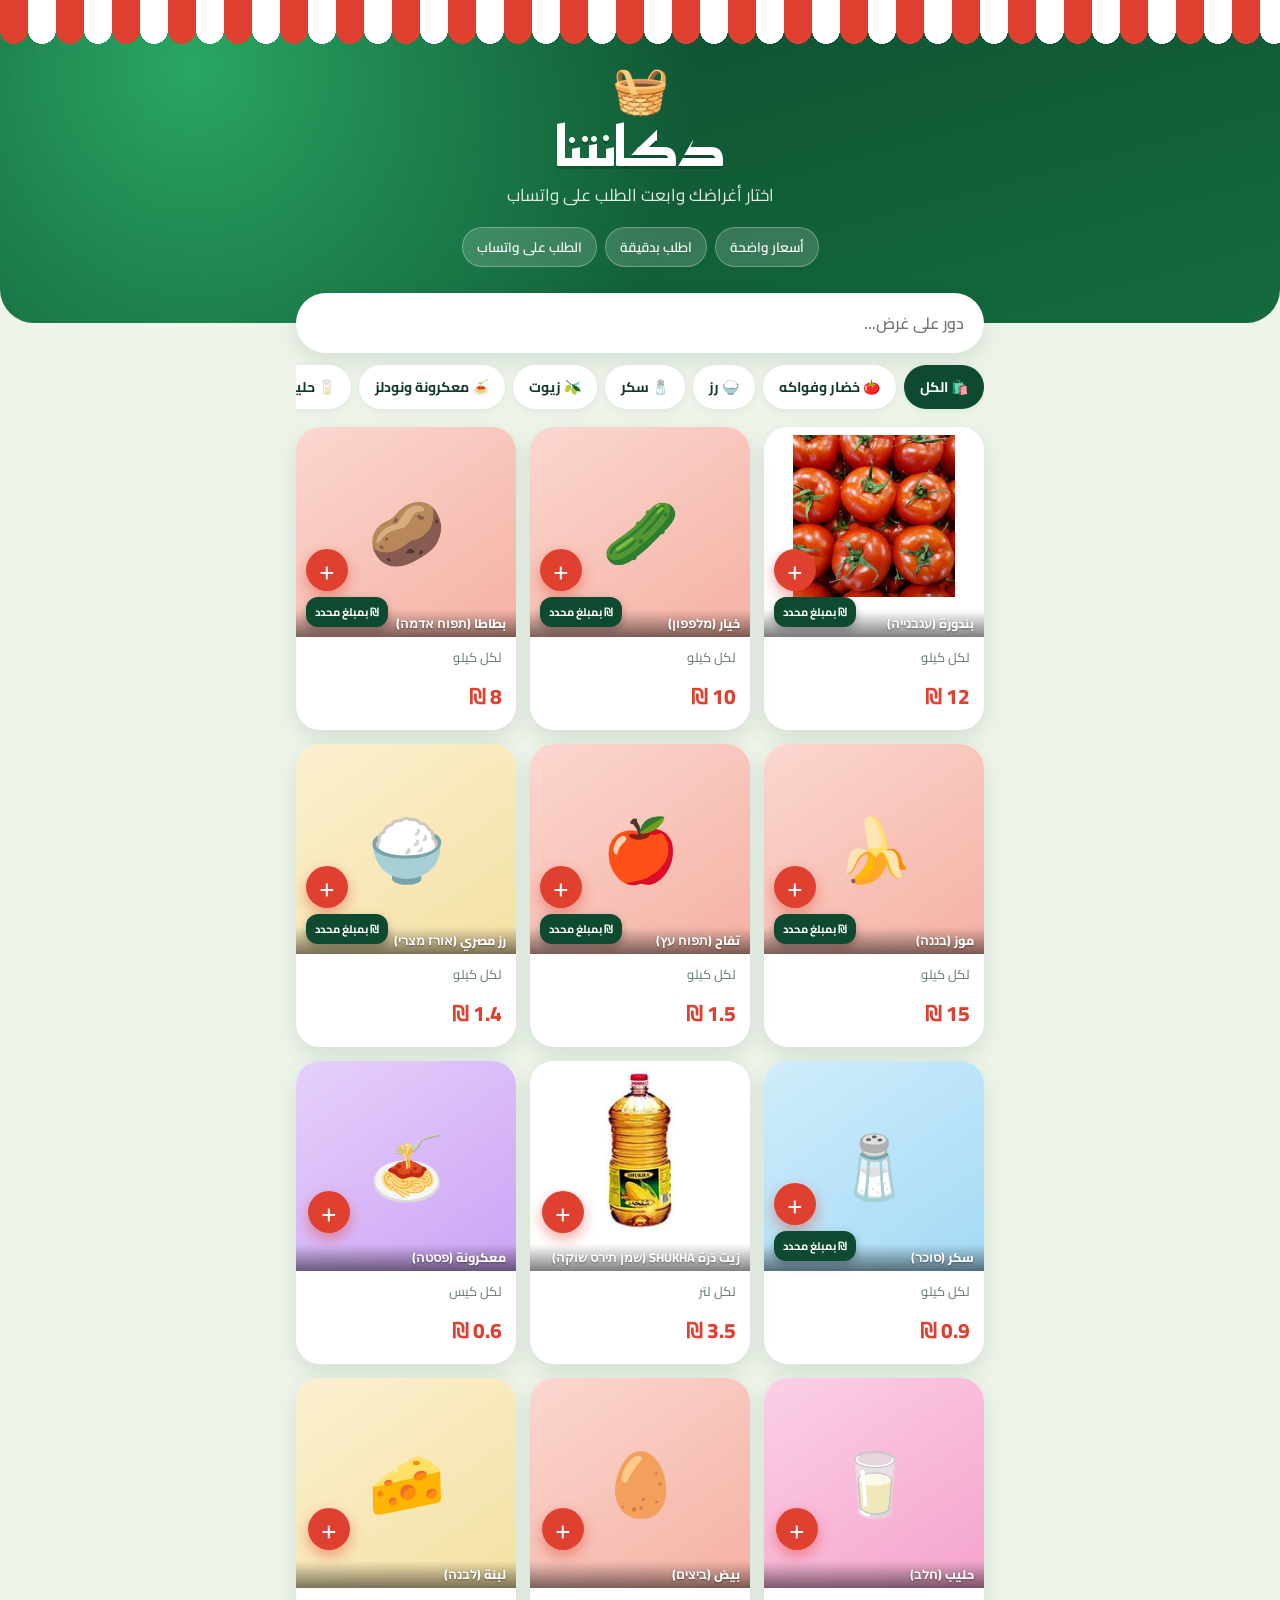
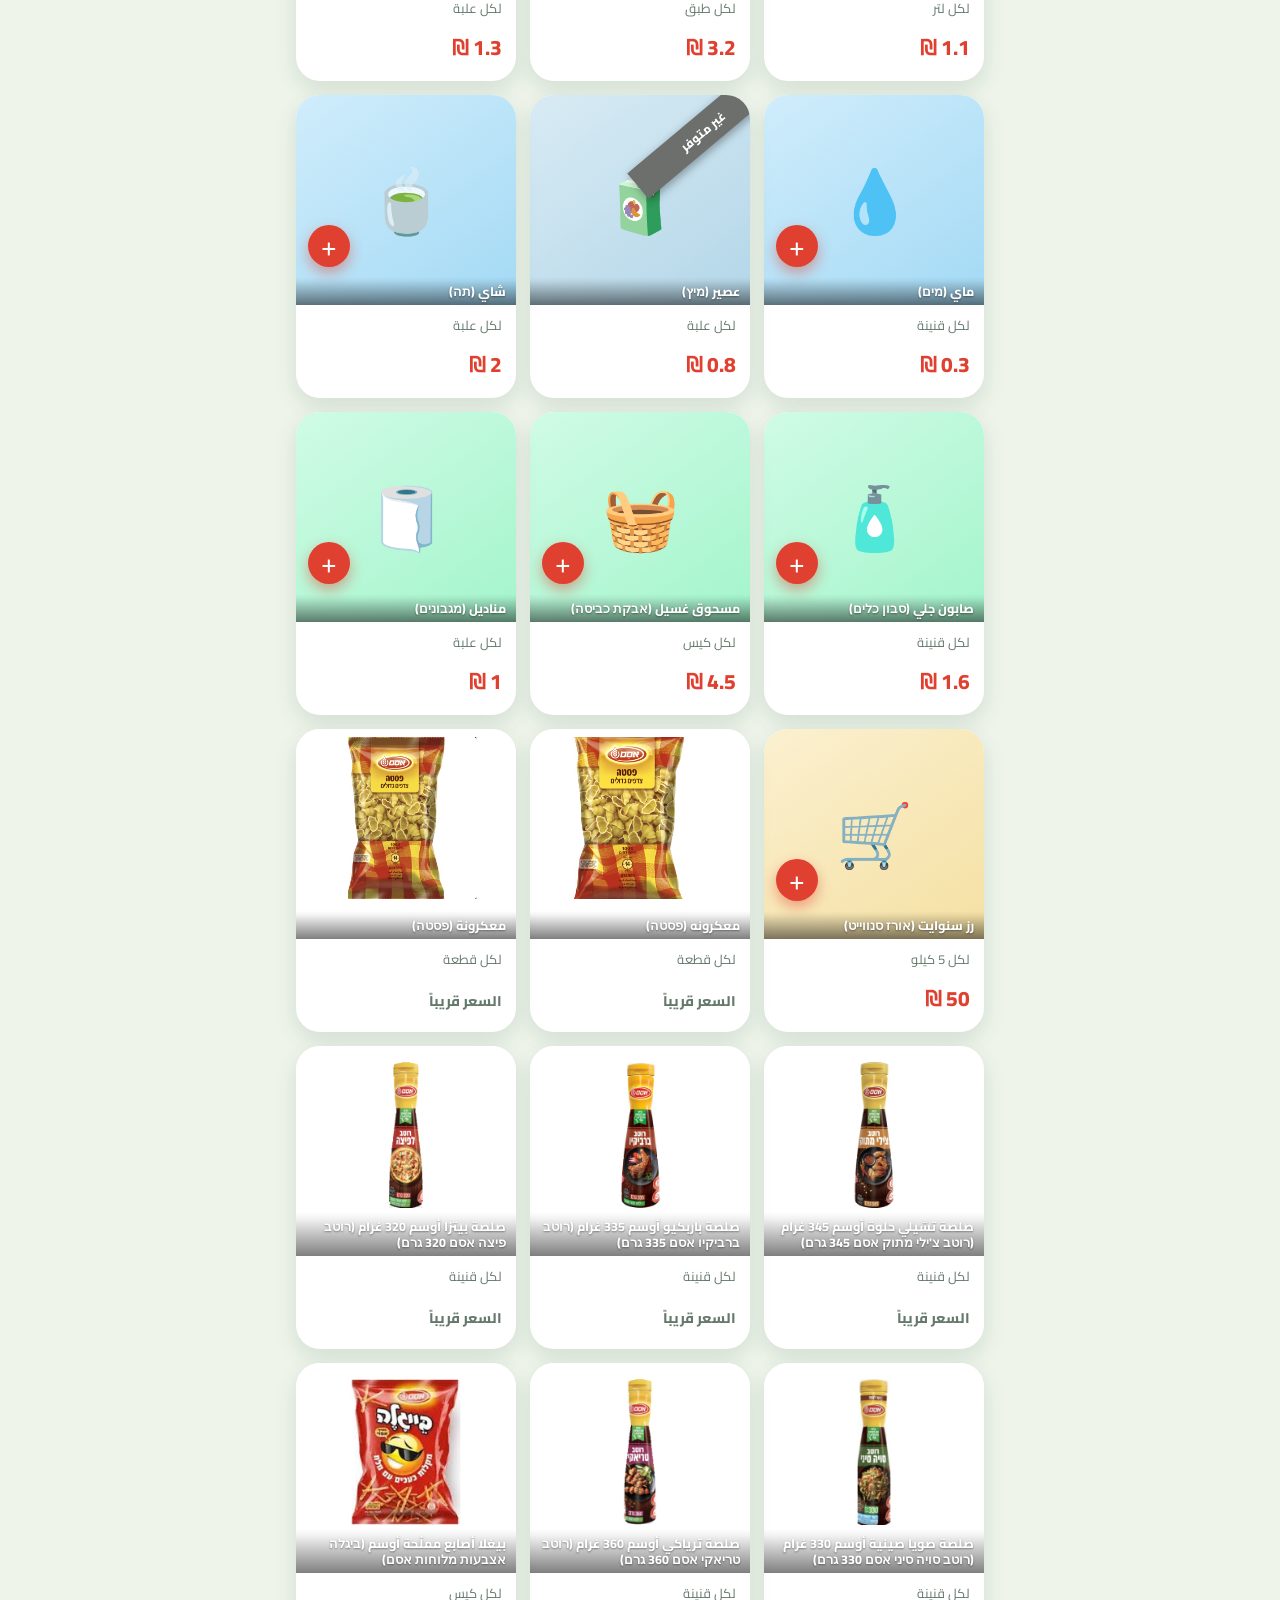
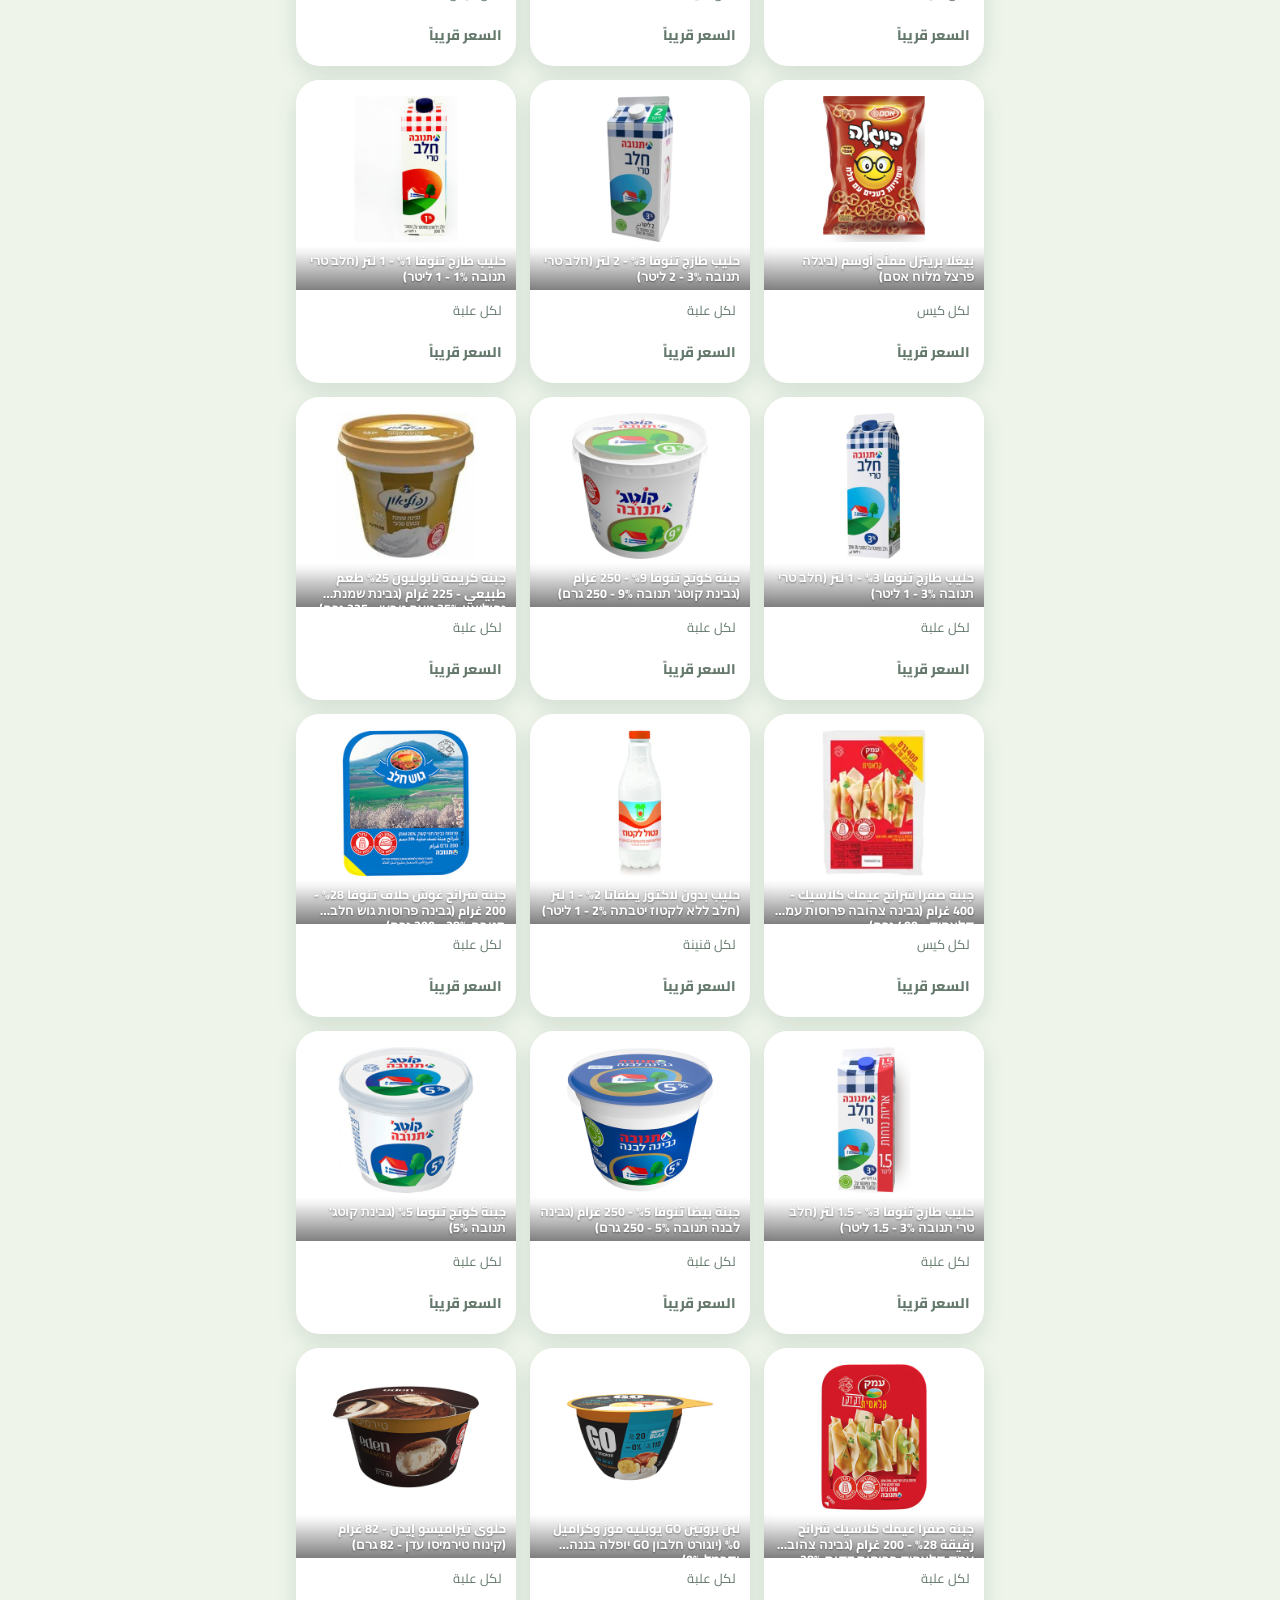
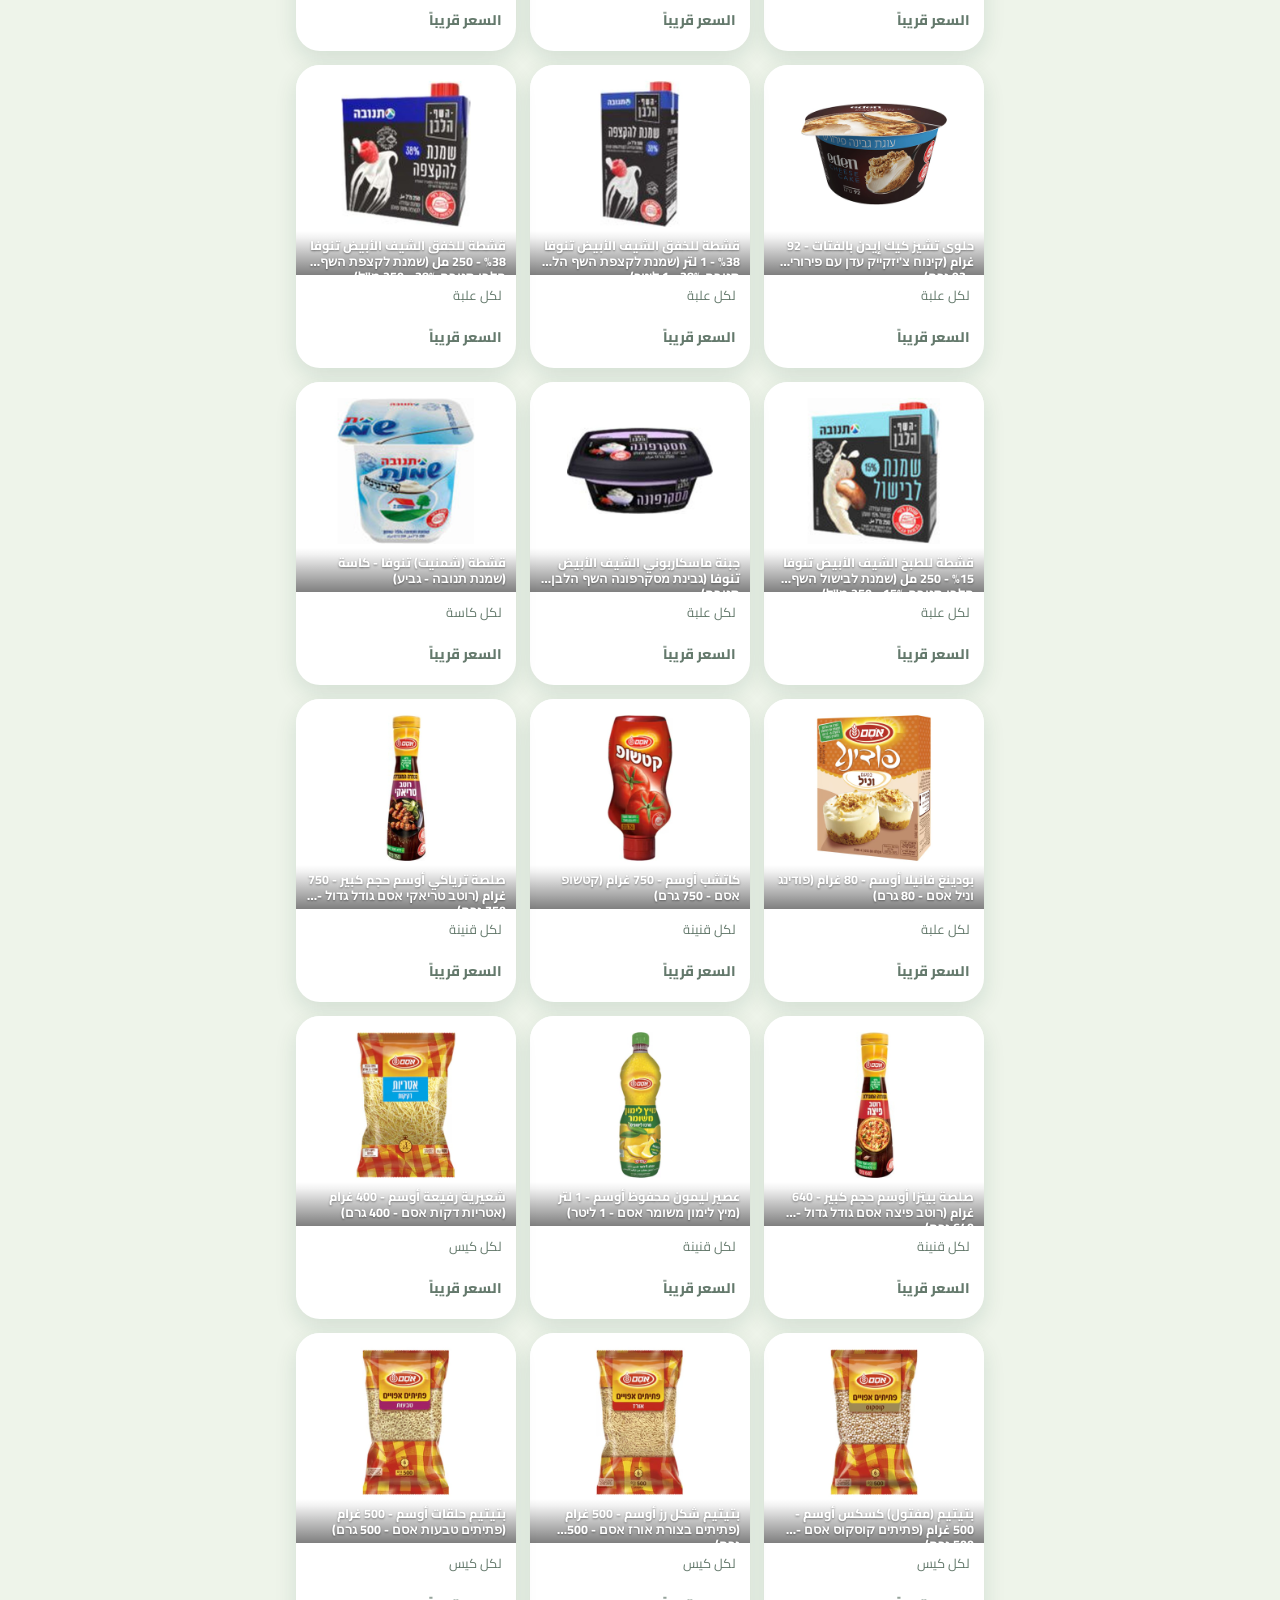
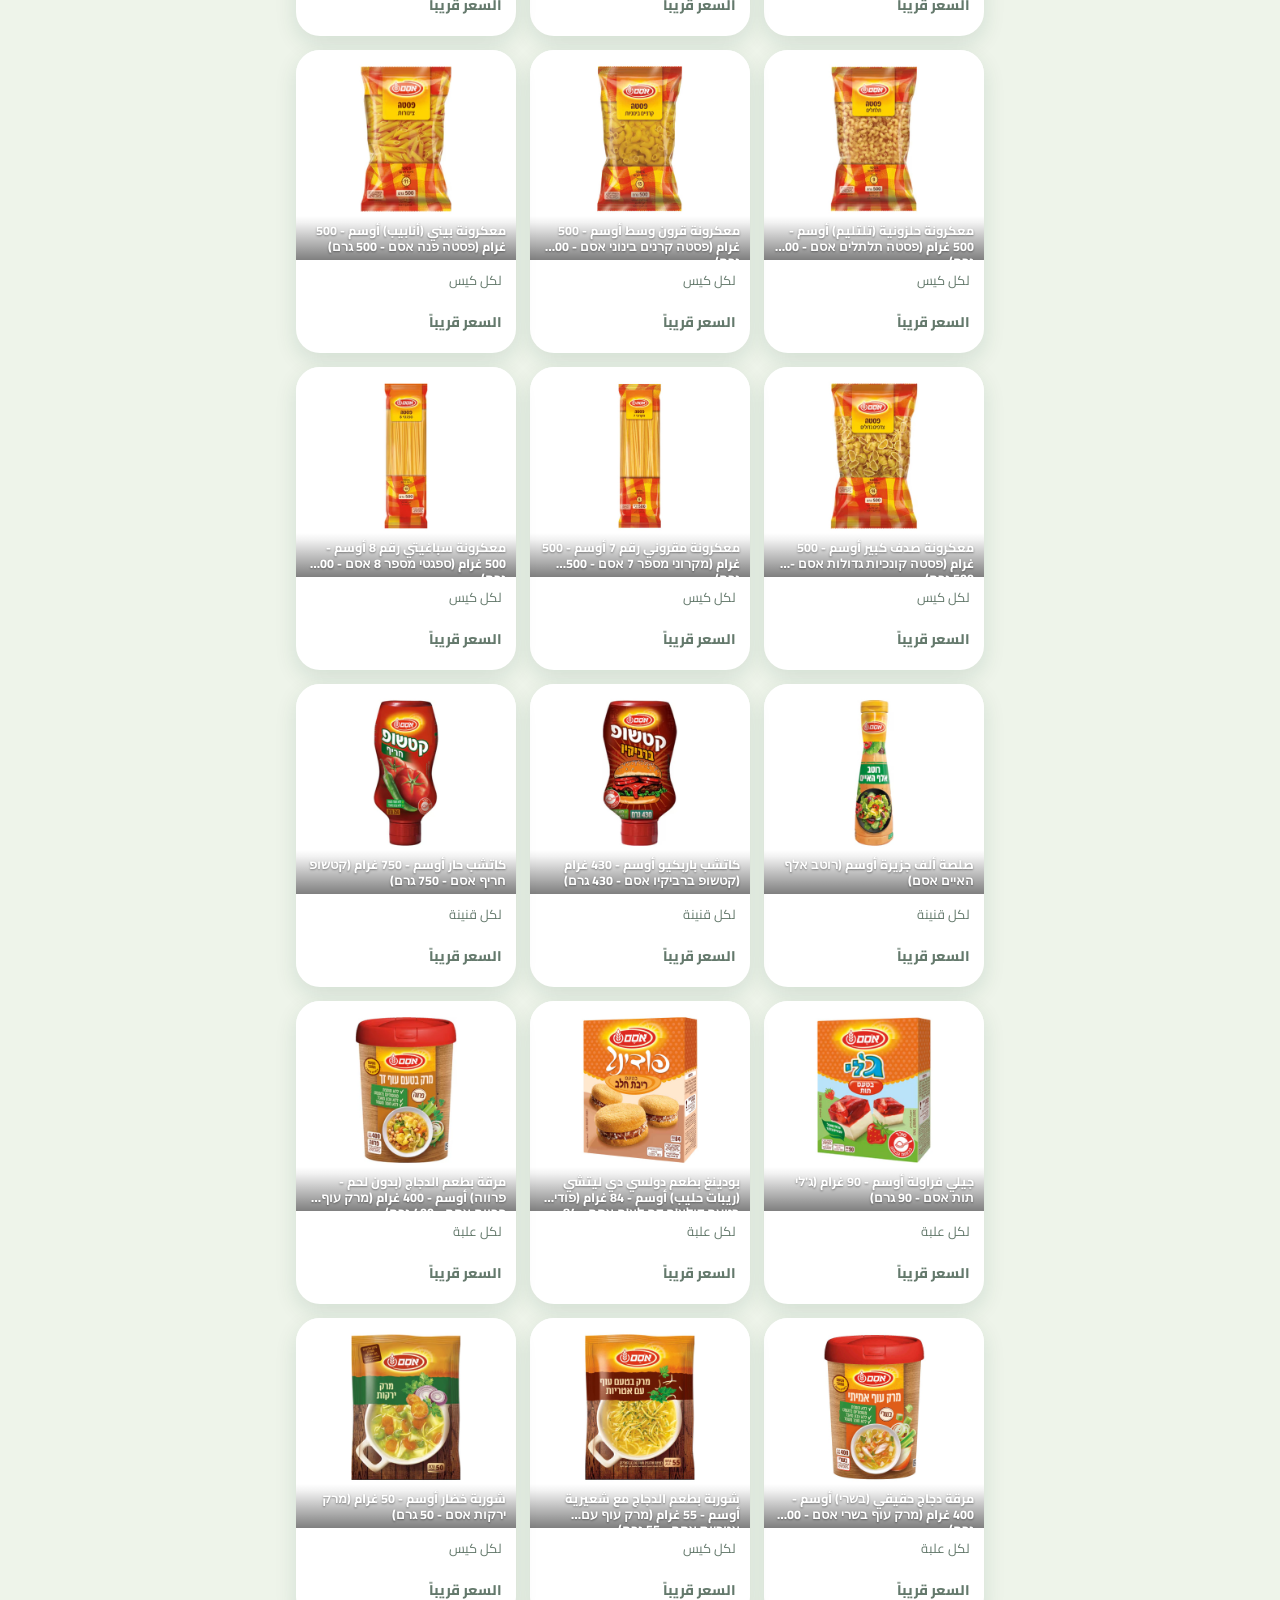
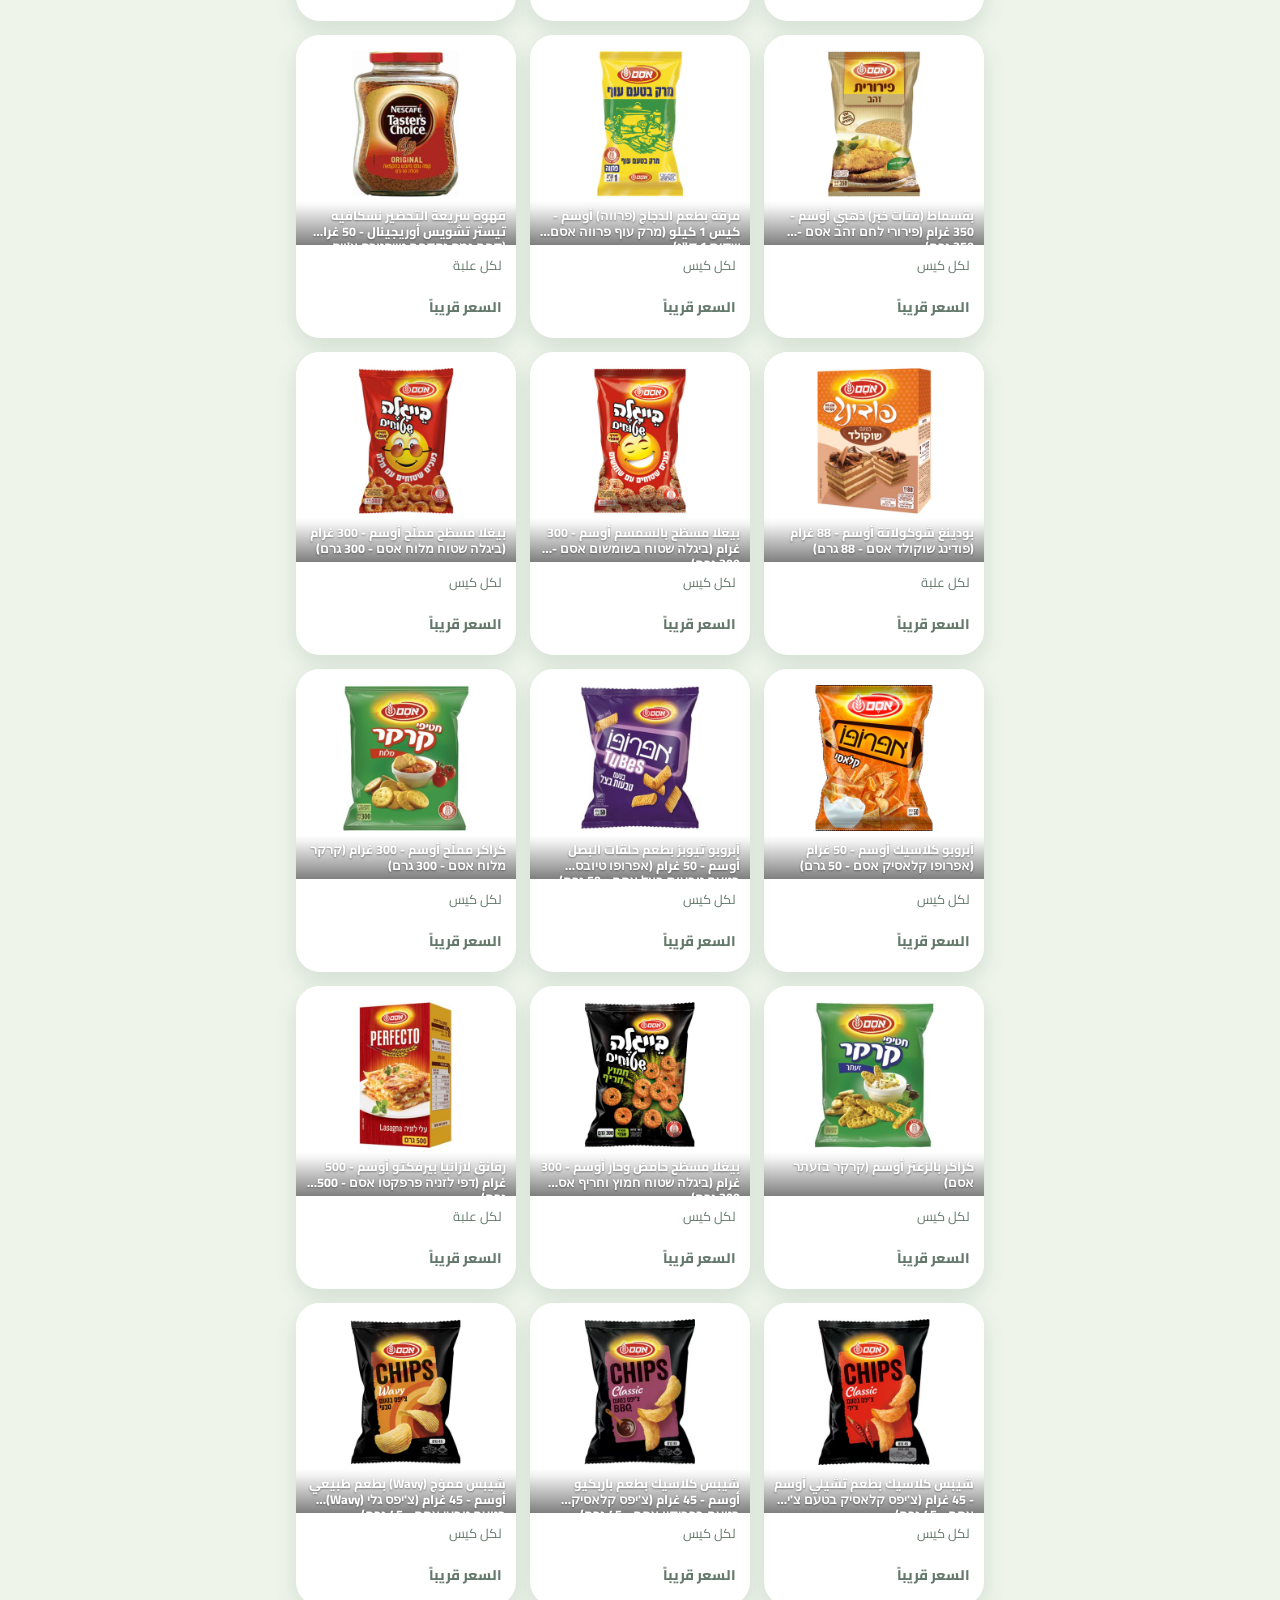
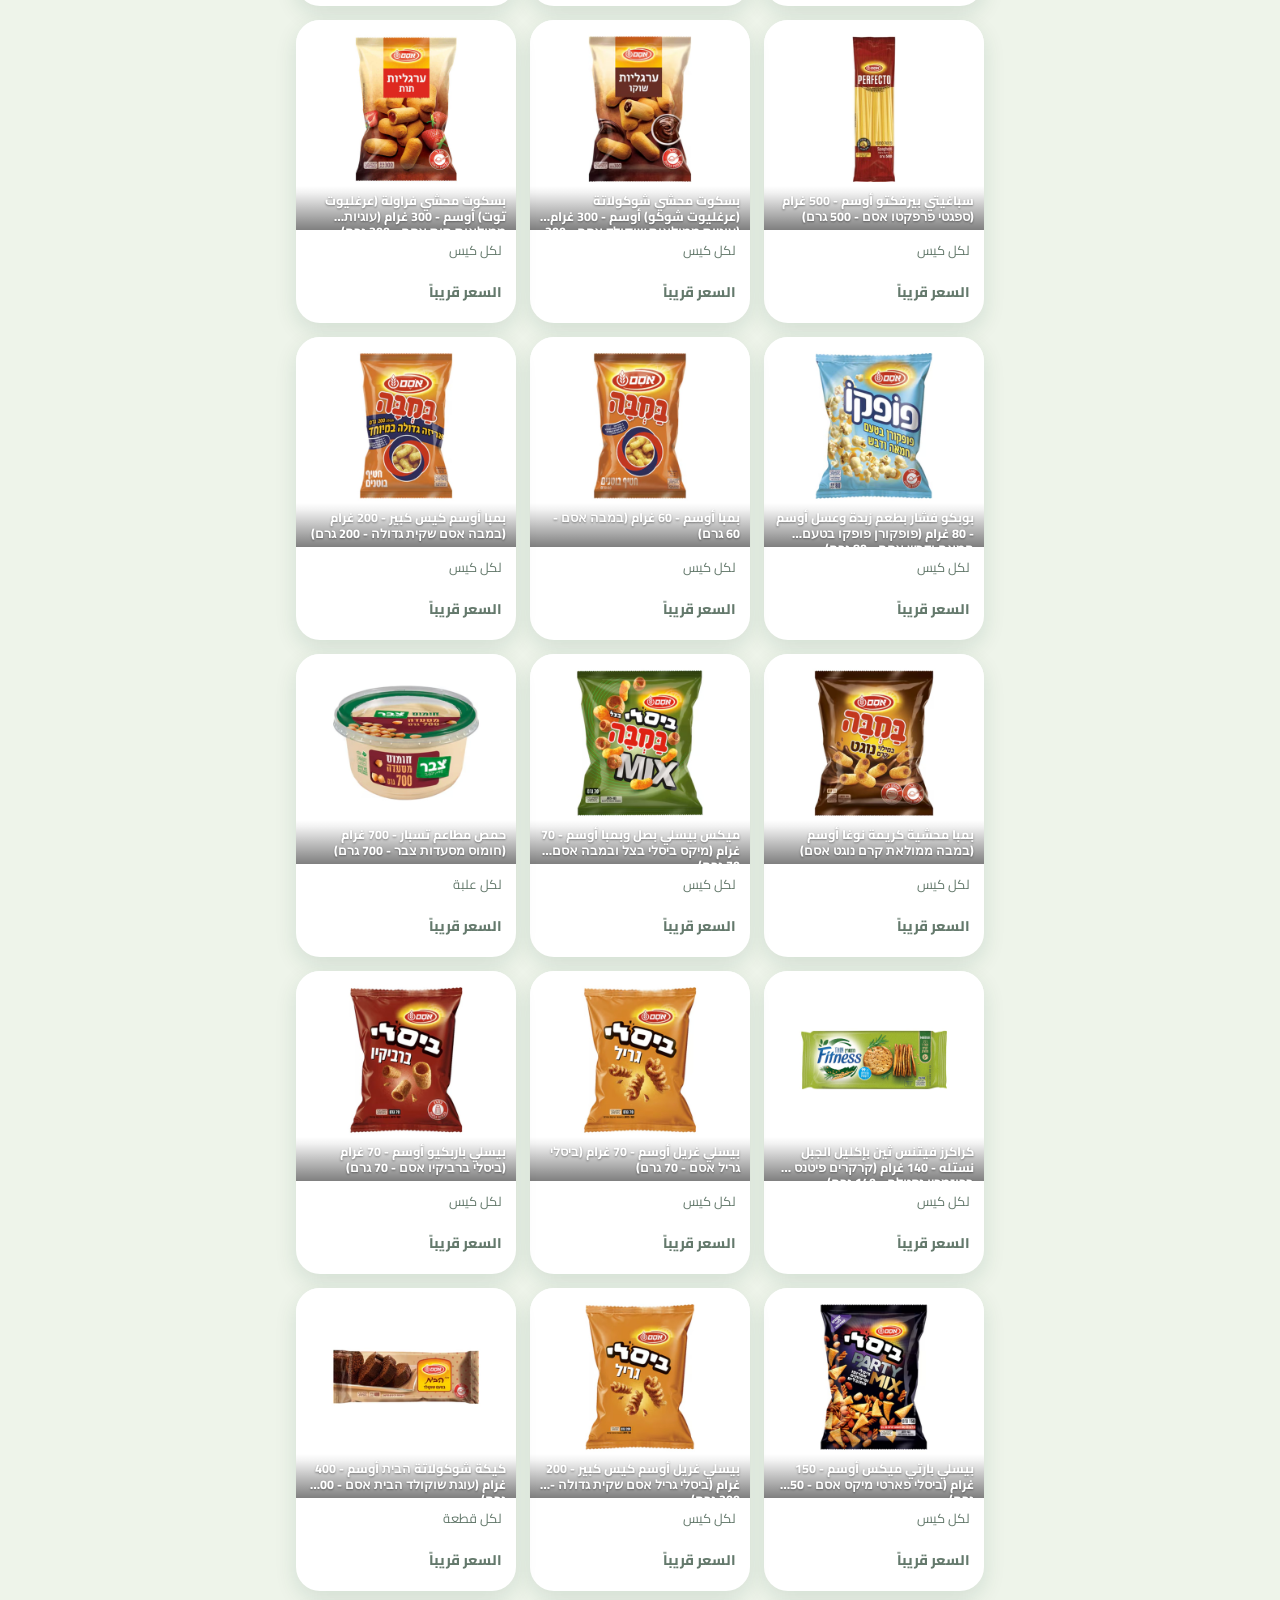
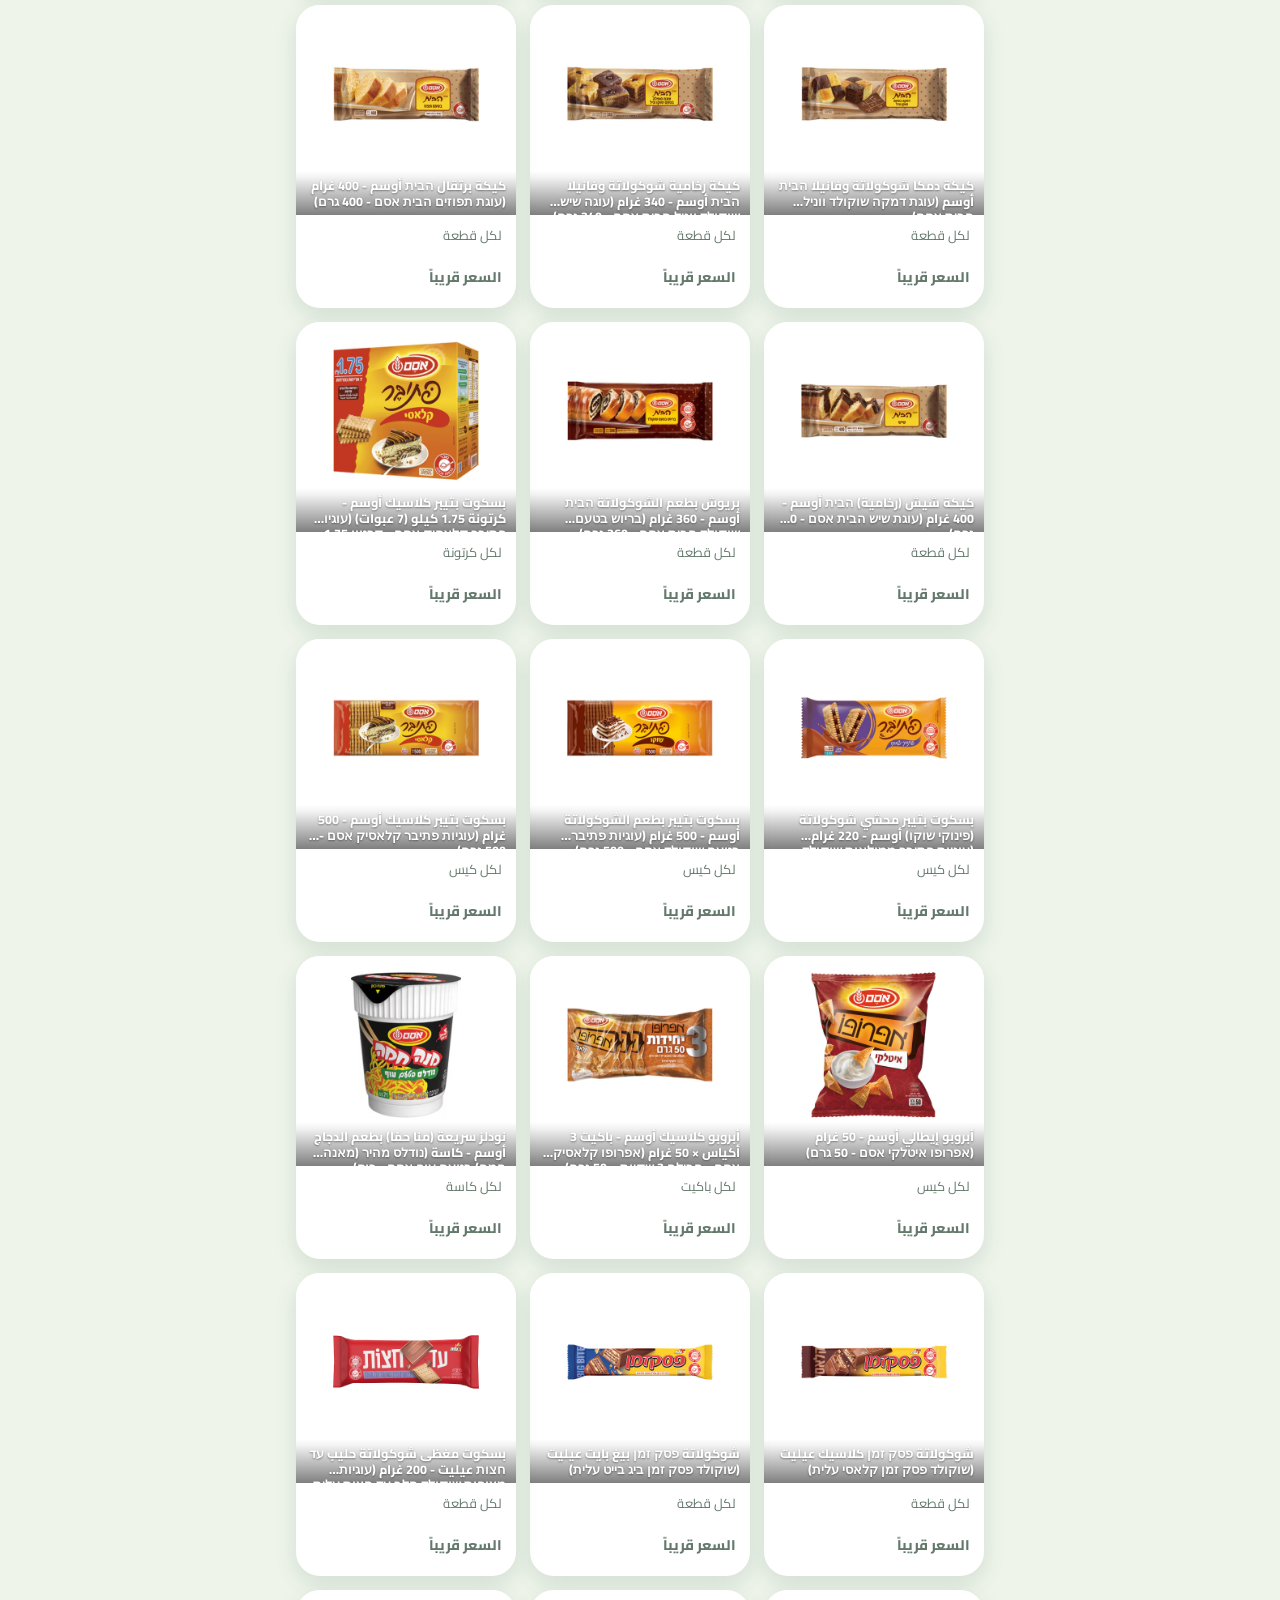
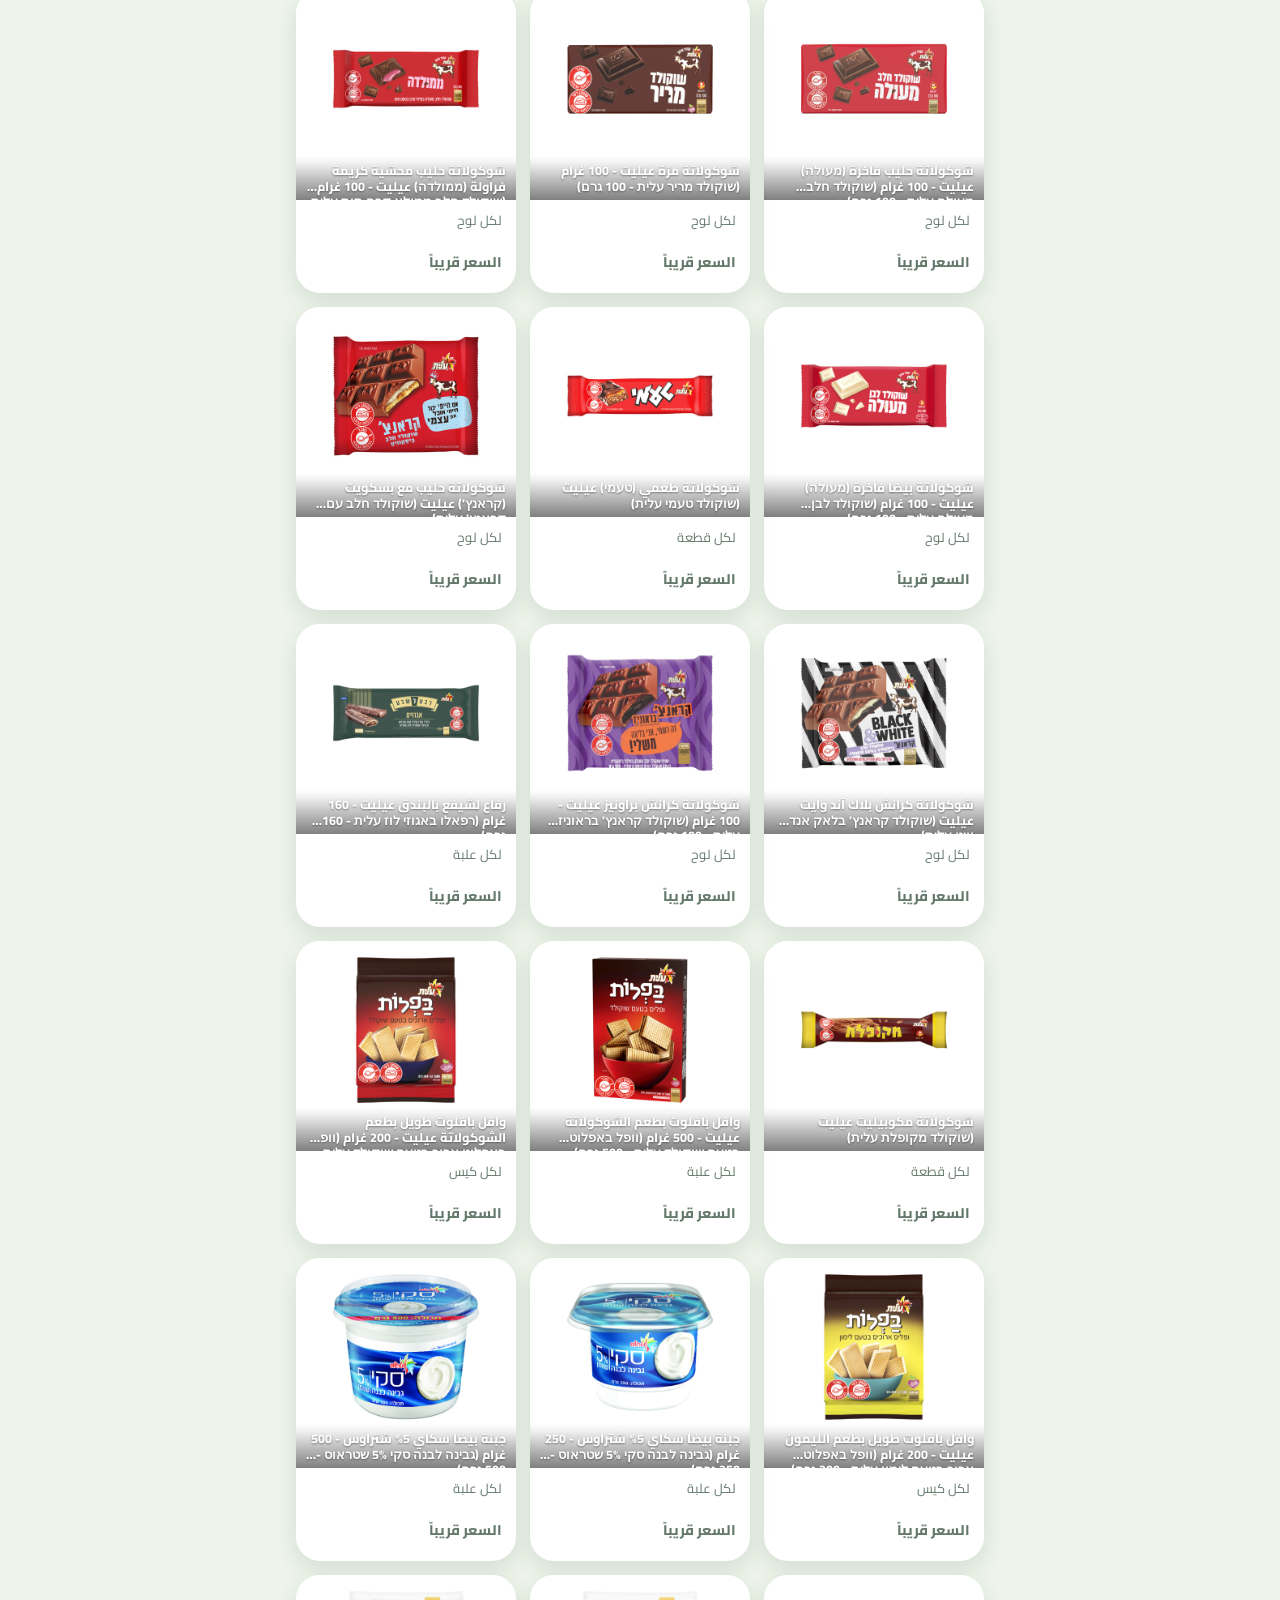
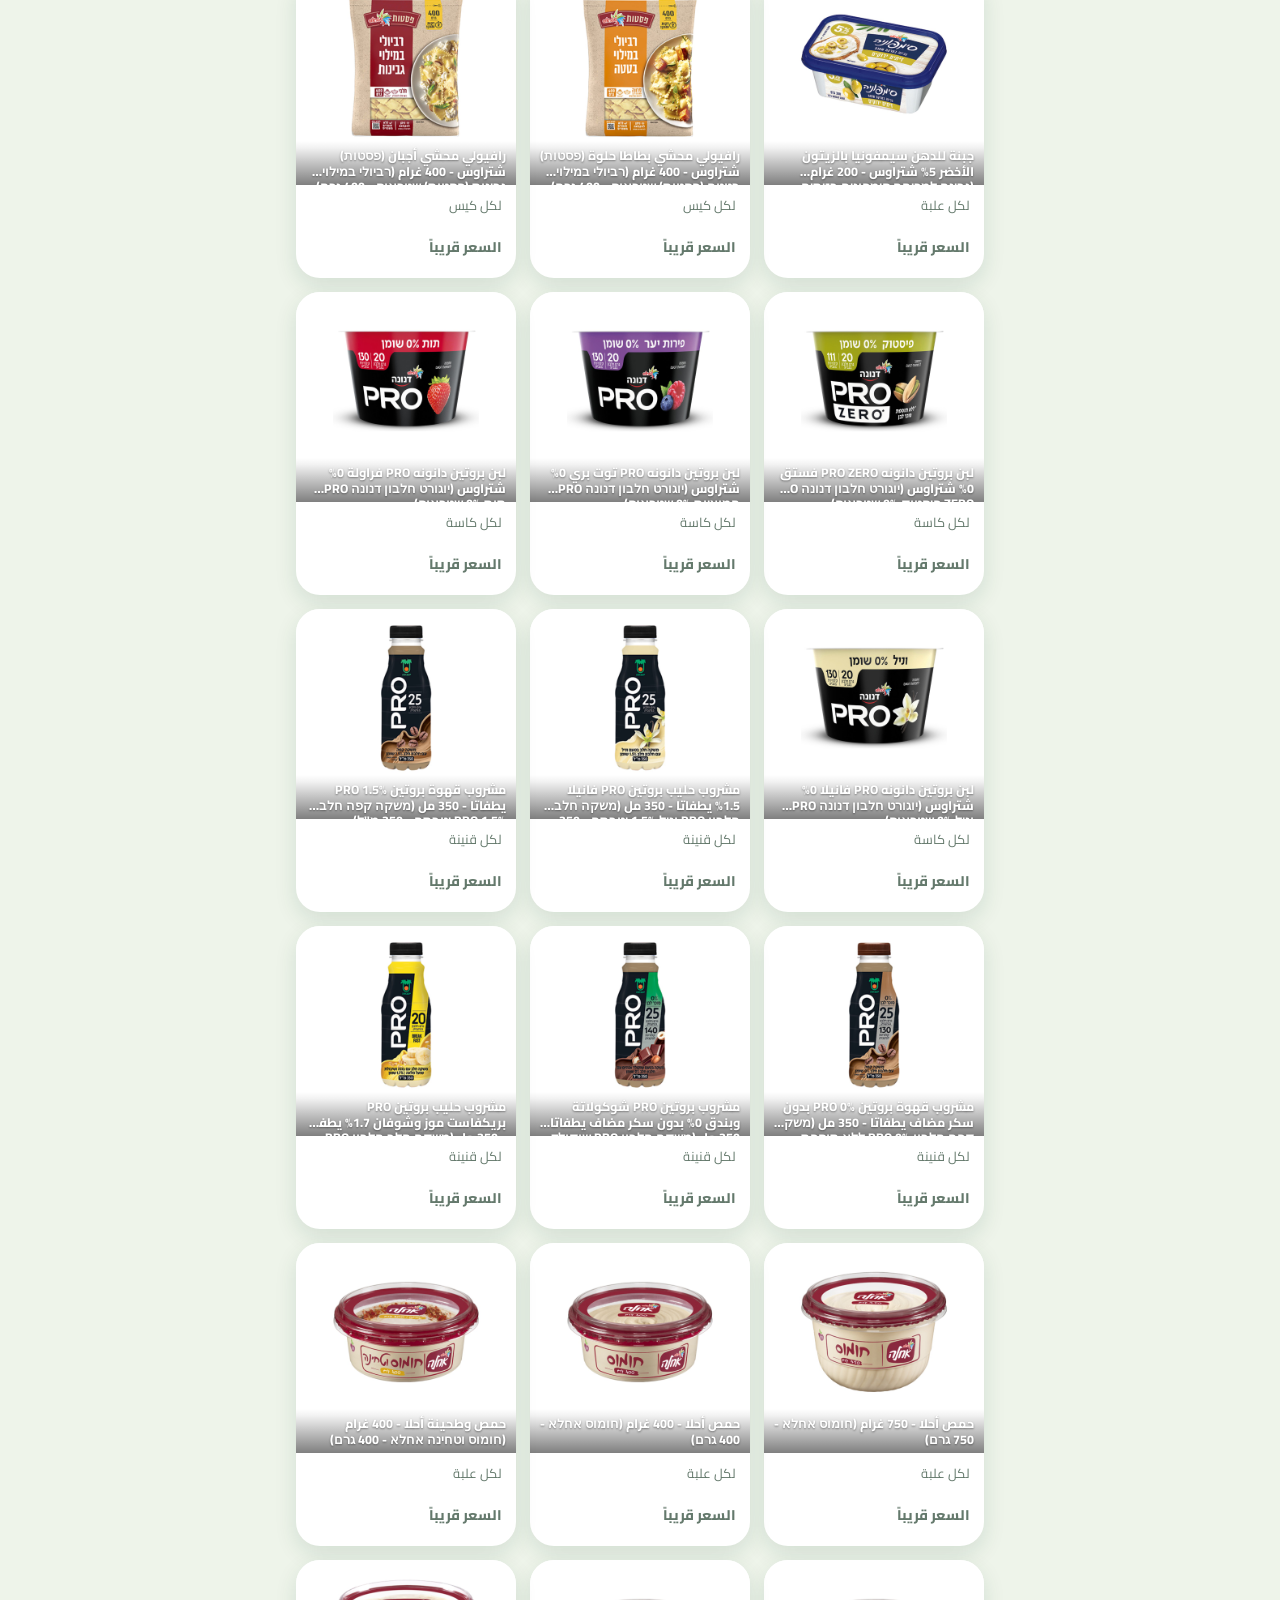
==== commit d9e17422: "Add files via upload" ====
--- a/index.html
+++ b/index.html
@@ -1,4 +1,3 @@
-<!doctype html><html><head><meta charset=utf8><meta name=viewport content="width=device-width,initial-scale=1,viewport-fit=cover"><style>:root{color-scheme:light;box-sizing:border-box;padding-top:env(safe-area-inset-top,0px);padding-bottom:env(safe-area-inset-bottom,0px)}html{scroll-padding-top:env(safe-area-inset-top,0px)}body{margin:0;padding:0;font:14px -apple-system,BlinkMacSystemFont,sans-serif;background:#faf9f5;color:#141413}img{max-width:100%}[hidden]:not([hidden=until-found i]){display:none!important}</style></head><body>
 <!DOCTYPE html>
 <html lang="ar" dir="rtl"><head><meta charset="utf-8"><meta name="viewport" content="width=device-width, initial-scale=1, viewport-fit=cover"><title>دكانتنا</title><link href="https://fonts.googleapis.com/css2?family=Cairo:wght@400;600;800&family=Reem+Kufi:wght@600;700&display=swap" rel="stylesheet"><style>
 :root{--bg:#eef4ea;--card:#fff;--ink:#12382a;--mut:#64796c;--g:#1c8a4f;--deep:#0d4a2f;--r:#e0402f;--y:#ffd23f;--line:#d7e4d2;--w:#fff;--sh:0 8px 22px rgba(13,74,47,.12);
@@ -104,6 +103,8 @@
 
 
 
+
+
 <div class="hero"><div class="awn"></div><div class="scal"></div>
 <div class="sign"><div class="em" id="em">🧺</div><h1 id="shop">دكانتنا</h1><p>اختار أغراضك وابعت الطلب على واتساب</p>
 <div class="perks"><span>أسعار واضحة</span><span>اطلب بدقيقة</span><span>الطلب على واتساب</span></div></div></div>
@@ -137,7 +138,7 @@
 <p class="aihint" id="aihint" style="display: block;">صوّر الغرض وحنا منحاول نظبطلك الصورة ونحزر الاسم والقسم — راجعهم قبل ما تحفظ.</p>
 <div id="am" style="color: var(--mut);"></div>
 <button class="sv" id="asave" fdprocessedid="2kfkq">احفظ التعديلات</button></div></div>
-<script type="application/json" id="data">[{"c": "خضار وفواكه", "n": "بندورة (עגבנייה)", "u": "كيلو", "p": 12, "e": "🍅", "img": "tomato.jpg"}, {"c": "خضار وفواكه", "n": "خيار (מלפפון)", "u": "كيلو", "p": 10, "e": "🥒"}, {"c": "خضار وفواكه", "n": "بطاطا (תפוח אדמה)", "u": "كيلو", "p": 8, "e": "🥔"}, {"c": "خضار وفواكه", "n": "موز (בננה)", "u": "كيلو", "p": 15, "e": "🍌"}, {"c": "خضار وفواكه", "n": "تفاح (תפוח עץ)", "u": "كيلو", "p": 1.5, "e": "🍎"}, {"c": "رز", "n": "رز مصري (אורז מצרי)", "u": "كيلو", "p": 1.4, "e": "🍚"}, {"c": "سكر", "n": "سكر (סוכר)", "u": "كيلو", "p": 0.9, "e": "🧂"}, {"c": "زيوت", "n": "زيت ذرة SHUKHA (שמן תירס שוקה)", "u": "لتر", "p": 3.5, "e": "🫒", "img": "oil.jpg"}, {"c": "معكرونة ونودلز", "n": "معكرونة (פסטה)", "u": "كيس", "p": 0.6, "e": "🍝"}, {"c": "حليب", "n": "حليب (חלב)", "u": "لتر", "p": 1.1, "e": "🥛"}, {"c": "بيض", "n": "بيض (ביצים)", "u": "طبق", "p": 3.2, "e": "🥚"}, {"c": "لبنة", "n": "لبنة (לבנה)", "u": "علبة", "p": 1.3, "e": "🧀"}, {"c": "مشروبات", "n": "ماي (מים)", "u": "قنينة", "p": 0.3, "e": "💧"}, {"c": "مشروبات", "n": "عصير (מיץ)", "u": "علبة", "p": 0.8, "e": "🧃"}, {"c": "مشروبات", "n": "شاي (תה)", "u": "علبة", "p": 2, "e": "🍵"}, {"c": "منظفات", "n": "صابون جلي (סבון כלים)", "u": "قنينة", "p": 1.6, "e": "🧴"}, {"c": "منظفات", "n": "مسحوق غسيل (אבקת כביסה)", "u": "كيس", "p": 4.5, "e": "🧺"}, {"c": "منظفات", "n": "مناديل (מגבונים)", "u": "علبة", "p": 1, "e": "🧻"}, {"c": "رز", "n": "رز سنوايت (אורז סנווייט)", "u": "5 كيلو", "p": 50, "e": "🛒"}, {"c": "معكرونة ونودلز", "n": "معكرونه (פסטה)", "u": "قطعة", "p": 0, "e": "🛒", "img": "[data-uri]"}, {"c": "معكرونة ونودلز", "n": "معكرونة (פסטה)", "u": "قطعة", "p": 0, "e": "🛒", "img": "[data-uri]"}, {"c": "صلصات وكاتشب", "n": "صلصة تشيلي حلوة أوسم 345 غرام (רוטב צ'ילי מתוק אסם 345 גרם)", "u": "قنينة", "p": 0, "e": "🌶️", "img": "p/chili.jpg"}, {"c": "صلصات وكاتشب", "n": "صلصة باربكيو أوسم 335 غرام (רוטב ברביקיו אסם 335 גרם)", "u": "قنينة", "p": 0, "e": "🌶️", "img": "p/bbq2.jpg"}, {"c": "صلصات وكاتشب", "n": "صلصة بيتزا أوسم 320 غرام (רוטב פיצה אסם 320 גרם)", "u": "قنينة", "p": 0, "e": "🌶️", "img": "p/pizza.jpg"}, {"c": "صلصات وكاتشب", "n": "صلصة صويا صينية أوسم 330 غرام (רוטב סויה סיני אסם 330 גרם)", "u": "قنينة", "p": 0, "e": "🌶️", "img": "p/soy.jpg"}, {"c": "صلصات وكاتشب", "n": "صلصة ترياكي أوسم 360 غرام (רוטב טריאקי אסם 360 גרם)", "u": "قنينة", "p": 0, "e": "🌶️", "img": "p/teri.jpg"}, {"c": "بيجلا", "n": "بيغلا أصابع مملّحة أوسم (ביגלה אצבעות מלוחות אסם)", "u": "كيس", "p": 0, "e": "🥨", "img": "p/beigale.jpg"}, {"c": "بيجلا", "n": "بيغلا بريتزل مملّح أوسم (ביגלה פרצל מלוח אסם)", "u": "كيس", "p": 0, "e": "🥨", "img": "p/beigale8.jpg"}, {"c": "حليب", "n": "حليب طازج تنوفا 3% - 2 لتر (חלב טרי תנובה 3% - 2 ליטר)", "u": "علبة", "p": 0, "e": "🥛", "img": "p/milk2l.jpg"}, {"c": "حليب", "n": "حليب طازج تنوفا 1% - 1 لتر (חלב טרי תנובה 1% - 1 ליטר)", "u": "علبة", "p": 0, "e": "🥛", "img": "p/milk1l.jpg"}, {"c": "حليب", "n": "حليب طازج تنوفا 3% - 1 لتر (חלב טרי תנובה 3% - 1 ליטר)", "u": "علبة", "p": 0, "e": "🥛", "img": "p/milk3_1l.jpg"}, {"c": "أجبان", "n": "جبنة كوتج تنوفا 9% - 250 غرام (גבינת קוטג' תנובה 9% - 250 גרם)", "u": "علبة", "p": 0, "e": "🧀", "img": "p/cottage9.jpg"}, {"c": "أجبان", "n": "جبنة كريمة نابوليون 25% طعم طبيعي - 225 غرام (גבינת שמנת נפוליאון 25% טעם טבעי - 225 גרם)", "u": "علبة", "p": 0, "e": "🧀", "img": "p/napoleon25.jpg"}, {"c": "أجبان", "n": "جبنة صفرا شرائح عيمك كلاسيك - 400 غرام (גבינה צהובה פרוסות עמק קלאסיק - 400 גרם)", "u": "كيس", "p": 0, "e": "🧀", "img": "p/emek400.jpg"}, {"c": "حليب", "n": "حليب بدون لاكتوز يطفاتا 2% - 1 لتر (חלב ללא לקטוז יטבתה 2% - 1 ליטר)", "u": "قنينة", "p": 0, "e": "🥛", "img": "p/yotvata_lf.jpg"}, {"c": "أجبان", "n": "جبنة شرائح غوش حلاف تنوفا 28% - 200 غرام (גבינה פרוסות גוש חלב תנובה 28% - 200 גרם)", "u": "علبة", "p": 0, "e": "🧀", "img": "p/gushhalav.jpg"}, {"c": "حليب", "n": "حليب طازج تنوفا 3% - 1.5 لتر (חלב טרי תנובה 3% - 1.5 ליטר)", "u": "علبة", "p": 0, "e": "🥛", "img": "p/milk3_15l.jpg"}, {"c": "أجبان", "n": "جبنة بيضا تنوفا 5% - 250 غرام (גבינה לבנה תנובה 5% - 250 גרם)", "u": "علبة", "p": 0, "e": "🧀", "img": "p/whitecheese5.jpg"}, {"c": "أجبان", "n": "جبنة كوتج تنوفا 5% (גבינת קוטג' תנובה 5%)", "u": "علبة", "p": 0, "e": "🧀", "img": "p/cottage5.jpg"}, {"c": "أجبان", "n": "جبنة صفرا عيمك كلاسيك شرائح رقيقة 28% - 200 غرام (גבינה צהובה עמק קלאסיק פרוסות דקות 28% - 200 גרם)", "u": "علبة", "p": 0, "e": "🧀", "img": "p/emek200thin.jpg"}, {"c": "لبن ويوغورت", "n": "لبن بروتين GO يوبليه موز وكراميل 0% (יוגורט חלבון GO יופלה בננה וקרמל 0%)", "u": "علبة", "p": 0, "e": "🥣", "img": "p/go_banana.jpg"}, {"c": "حلويات مبردة", "n": "حلوى تيراميسو إيدن - 82 غرام (קינוח טירמיסו עדן - 82 גרם)", "u": "علبة", "p": 0, "e": "🍮", "img": "p/eden_tiramisu.jpg"}, {"c": "حلويات مبردة", "n": "حلوى تشيز كيك إيدن بالفتات - 92 غرام (קינוח צ'יזקייק עדן עם פירורים - 92 גרם)", "u": "علبة", "p": 0, "e": "🍰", "img": "p/eden_cheesecake.jpg"}, {"c": "قشطة", "n": "قشطة للخفق الشيف الأبيض تنوفا 38% - 1 لتر (שמנת לקצפת השף הלבן תנובה 38% - 1 ליטר)", "u": "علبة", "p": 0, "e": "🥛", "img": "p/cream_whip_1l.jpg"}, {"c": "قشطة", "n": "قشطة للخفق الشيف الأبيض تنوفا 38% - 250 مل (שמנת לקצפת השף הלבן תנובה 38% - 250 מ\"ל)", "u": "علبة", "p": 0, "e": "🥛", "img": "p/cream_whip_250.jpg"}, {"c": "قشطة", "n": "قشطة للطبخ الشيف الأبيض تنوفا 15% - 250 مل (שמנת לבישול השף הלבן תנובה 15% - 250 מ\"ל)", "u": "علبة", "p": 0, "e": "🥛", "img": "p/cream_cook_250.jpg"}, {"c": "أجبان", "n": "جبنة ماسكاربوني الشيف الأبيض تنوفا (גבינת מסקרפונה השף הלבן תנובה)", "u": "علبة", "p": 0, "e": "🧀", "img": "p/mascarpone.jpg"}, {"c": "قشطة", "n": "قشطة (شمنيت) تنوفا - كاسة (שמנת תנובה - גביע)", "u": "كاسة", "p": 0, "e": "🥛", "img": "p/shamenet.jpg"}, {"c": "جيلي وبودينغ", "n": "بودينغ فانيلا أوسم - 80 غرام (פודינג וניל אסם - 80 גרם)", "u": "علبة", "p": 0, "e": "🍮", "img": "p/pudding_vanilla.jpg"}, {"c": "صلصات وكاتشب", "n": "كاتشب أوسم - 750 غرام (קטשופ אסם - 750 גרם)", "u": "قنينة", "p": 0, "e": "🍅", "img": "p/ketchup.jpg"}, {"c": "صلصات وكاتشب", "n": "صلصة ترياكي أوسم حجم كبير - 750 غرام (רוטב טריאקי אסם גודל גדול - 750 גרם)", "u": "قنينة", "p": 0, "e": "🌶️", "img": "p/teri750.jpg"}, {"c": "صلصات وكاتشب", "n": "صلصة بيتزا أوسم حجم كبير - 640 غرام (רוטב פיצה אסם גודל גדול - 640 גרם)", "u": "قنينة", "p": 0, "e": "🌶️", "img": "p/pizza640.jpg"}, {"c": "مشروبات", "n": "عصير ليمون محفوظ أوسم - 1 لتر (מיץ לימון משומר אסם - 1 ליטר)", "u": "قنينة", "p": 0, "e": "🍋", "img": "p/lemon_juice.jpg"}, {"c": "معكرونة ونودلز", "n": "شعيرية رفيعة أوسم - 400 غرام (אטריות דקות אסם - 400 גרם)", "u": "كيس", "p": 0, "e": "🍜", "img": "p/noodles_thin.jpg"}, {"c": "معكرونة ونودلز", "n": "بتيتيم (مفتول) كسكس أوسم - 500 غرام (פתיתים קוסקוס אסם - 500 גרם)", "u": "كيس", "p": 0, "e": "🍚", "img": "p/ptitim_couscous.jpg"}, {"c": "معكرونة ونودلز", "n": "بتيتيم شكل رز أوسم - 500 غرام (פתיתים בצורת אורז אסם - 500 גרם)", "u": "كيس", "p": 0, "e": "🍚", "img": "p/ptitim_rice.jpg"}, {"c": "معكرونة ونودلز", "n": "بتيتيم حلقات أوسم - 500 غرام (פתיתים טבעות אסם - 500 גרם)", "u": "كيس", "p": 0, "e": "🍚", "img": "p/ptitim_rings.jpg"}, {"c": "معكرونة ونودلز", "n": "معكرونة حلزونية (تلتليم) أوسم - 500 غرام (פסטה תלתלים אסם - 500 גרם)", "u": "كيس", "p": 0, "e": "🍝", "img": "p/pasta_curls.jpg"}, {"c": "معكرونة ونودلز", "n": "معكرونة قرون وسط أوسم - 500 غرام (פסטה קרנים בינוני אסם - 500 גרם)", "u": "كيس", "p": 0, "e": "🍝", "img": "p/pasta_elbows.jpg"}, {"c": "معكرونة ونودلز", "n": "معكرونة بيني (أنابيب) أوسم - 500 غرام (פסטה פנה אסם - 500 גרם)", "u": "كيس", "p": 0, "e": "🍝", "img": "p/pasta_penne.jpg"}, {"c": "معكرونة ونودلز", "n": "معكرونة صدف كبير أوسم - 500 غرام (פסטה קונכיות גדולות אסם - 500 גרם)", "u": "كيس", "p": 0, "e": "🍝", "img": "p/pasta_shells.jpg"}, {"c": "معكرونة ونودلز", "n": "معكرونة مقروني رقم 7 أوسم - 500 غرام (מקרוני מספר 7 אסם - 500 גרם)", "u": "كيس", "p": 0, "e": "🍝", "img": "p/pasta_spaghetti7.jpg"}, {"c": "معكرونة ونودلز", "n": "معكرونة سباغيتي رقم 8 أوسم - 500 غرام (ספגטי מספר 8 אסם - 500 גרם)", "u": "كيس", "p": 0, "e": "🍝", "img": "p/pasta_spaghetti8.jpg"}, {"c": "صلصات وكاتشب", "n": "صلصة ألف جزيرة أوسم (רוטב אלף האיים אסם)", "u": "قنينة", "p": 0, "e": "🥗", "img": "p/thousand_island.jpg"}, {"c": "صلصات وكاتشب", "n": "كاتشب باربكيو أوسم - 430 غرام (קטשופ ברביקיו אסם - 430 גרם)", "u": "قنينة", "p": 0, "e": "🍅", "img": "p/ketchup_bbq.jpg"}, {"c": "صلصات وكاتشب", "n": "كاتشب حار أوسم - 750 غرام (קטשופ חריף אסם - 750 גרם)", "u": "قنينة", "p": 0, "e": "🌶️", "img": "p/ketchup_hot.jpg"}, {"c": "جيلي وبودينغ", "n": "جيلي فراولة أوسم - 90 غرام (ג'לי תות אסם - 90 גרם)", "u": "علبة", "p": 0, "e": "🍓", "img": "p/jelly_strawberry.jpg"}, {"c": "جيلي وبودينغ", "n": "بودينغ بطعم دولسي دي ليتشي (ريبات حليب) أوسم - 84 غرام (פודינג בטעם דולצ'ה דה לצ'ה אסם - 84 גרם)", "u": "علبة", "p": 0, "e": "🍮", "img": "p/pudding_dulce.jpg"}, {"c": "مرقة وشوربة", "n": "مرقة بطعم الدجاج (بدون لحم - פרווה) أوسم - 400 غرام (מרק עוף פרווה אסם - 400 גרם)", "u": "علبة", "p": 0, "e": "🍲", "img": "p/soup_chicken.jpg"}, {"c": "مرقة وشوربة", "n": "مرقة دجاج حقيقي (בשרי) أوسم - 400 غرام (מרק עוף בשרי אסם - 400 גרם)", "u": "علبة", "p": 0, "e": "🍲", "img": "p/soup_chicken_real.jpg"}, {"c": "مرقة وشوربة", "n": "شوربة بطعم الدجاج مع شعيرية أوسم - 55 غرام (מרק עוף עם אטריות אסם - 55 גרם)", "u": "كيس", "p": 0, "e": "🍜", "img": "p/soup_noodle.jpg"}, {"c": "مرقة وشوربة", "n": "شوربة خضار أوسم - 50 غرام (מרק ירקות אסם - 50 גרם)", "u": "كيس", "p": 0, "e": "🥕", "img": "p/soup_veg.jpg"}, {"c": "بقسماط", "n": "بقسماط (فتات خبز) ذهبي أوسم - 350 غرام (פירורי לחם זהב אסם - 350 גרם)", "u": "كيس", "p": 0, "e": "🍞", "img": "p/breadcrumbs_gold.jpg"}, {"c": "مرقة وشوربة", "n": "مرقة بطعم الدجاج (פרווה) أوسم - كيس 1 كيلو (מרק עוף פרווה אסם - שקית 1 ק\"ג)", "u": "كيس", "p": 0, "e": "🍲", "img": "p/soup_chicken_1kg.jpg"}, {"c": "مشروبات", "n": "قهوة سريعة التحضير نسكافيه تيستر تشويس أوريجينال - 50 غرام (קפה נמס נסקפה טייסטרס צ'ויס אוריג'ינל - 50 גרם)", "u": "علبة", "p": 0, "e": "☕", "img": "p/tasters_choice.jpg"}, {"c": "جيلي وبودينغ", "n": "بودينغ شوكولاتة أوسم - 88 غرام (פודינג שוקולד אסם - 88 גרם)", "u": "علبة", "p": 0, "e": "🍮", "img": "p/pudding_choco.jpg"}, {"c": "بيجلا", "n": "بيغلا مسطّح بالسمسم أوسم - 300 غرام (ביגלה שטוח בשומשום אסם - 300 גרם)", "u": "كيس", "p": 0, "e": "🥨", "img": "p/beigale_flat2.jpg"}, {"c": "بيجلا", "n": "بيغلا مسطّح مملّح أوسم - 300 غرام (ביגלה שטוח מלוח אסם - 300 גרם)", "u": "كيس", "p": 0, "e": "🥨", "img": "p/beigale_flat_salt.jpg"}, {"c": "أبروبو", "n": "أبروبو كلاسيك أوسم - 50 غرام (אפרופו קלאסיק אסם - 50 גרם)", "u": "كيس", "p": 0, "e": "🌽", "img": "p/apropo.jpg"}, {"c": "أبروبو", "n": "أبروبو تيوبز بطعم حلقات البصل أوسم - 50 غرام (אפרופו טיובס בטעם טבעות בצל אסם - 50 גרם)", "u": "كيس", "p": 0, "e": "🧅", "img": "p/apropo_tubes.jpg"}, {"c": "كراكر", "n": "كراكر مملّح أوسم - 300 غرام (קרקר מלוח אסם - 300 גרם)", "u": "كيس", "p": 0, "e": "🍘", "img": "p/cracker_salted.jpg"}, {"c": "كراكر", "n": "كراكر بالزعتر أوسم (קרקר בזעתר אסם)", "u": "كيس", "p": 0, "e": "🍘", "img": "p/cracker_zaatar.jpg"}, {"c": "بيجلا", "n": "بيغلا مسطّح حامض وحار أوسم - 300 غرام (ביגלה שטוח חמוץ וחריף אסם - 300 גרם)", "u": "كيس", "p": 0, "e": "🌶️", "img": "p/beigale_flat_hot.jpg"}, {"c": "معكرونة ونودلز", "n": "رقائق لازانيا بيرفكتو أوسم - 500 غرام (דפי לזניה פרפקטו אסם - 500 גרם)", "u": "علبة", "p": 0, "e": "🍝", "img": "p/lasagna.jpg"}, {"c": "شيبس", "n": "شيبس كلاسيك بطعم تشيلي أوسم - 45 غرام (צ'יפס קלאסיק בטעם צ'ילי אסם - 45 גרם)", "u": "كيس", "p": 0, "e": "🌶️", "img": "p/chips_chili.jpg"}, {"c": "شيبس", "n": "شيبس كلاسيك بطعم باربكيو أوسم - 45 غرام (צ'יפס קלאסיק בטעם ברביקיו אסם - 45 גרם)", "u": "كيس", "p": 0, "e": "🍖", "img": "p/chips_bbq.jpg"}, {"c": "شيبس", "n": "شيبس مموّج (Wavy) بطعم طبيعي أوسم - 45 غرام (צ'יפס גלי (Wavy) בטעם טבעי אסם - 45 גרם)", "u": "كيس", "p": 0, "e": "🥔", "img": "p/chips_wavy.jpg"}, {"c": "معكرونة ونودلز", "n": "سباغيتي بيرفكتو أوسم - 500 غرام (ספגטי פרפקטו אסם - 500 גרם)", "u": "كيس", "p": 0, "e": "🍝", "img": "p/perfecto_spaghetti.jpg"}, {"c": "بسكوت", "n": "بسكوت محشي شوكولاتة (عرغليوت شوكو) أوسم - 300 غرام (עוגיות ממולאות שוקולד אסם - 300 גרם)", "u": "كيس", "p": 0, "e": "🍪", "img": "p/argaliyot_choco.jpg"}, {"c": "بسكوت", "n": "بسكوت محشي فراولة (عرغليوت توت) أوسم - 300 غرام (עוגיות ממולאות תות אסם - 300 גרם)", "u": "كيس", "p": 0, "e": "🍓", "img": "p/argaliyot_straw.jpg"}, {"c": "فشار", "n": "بوبكو فشار بطعم زبدة وعسل أوسم - 80 غرام (פופקורן פופקו בטעם חמאה ודבש אסם - 80 גרם)", "u": "كيس", "p": 0, "e": "🍿", "img": "p/popko_butter_honey.jpg"}, {"c": "بمبا", "n": "بمبا أوسم - 60 غرام (במבה אסם - 60 גרם)", "u": "كيس", "p": 0, "e": "🥜", "img": "p/bamba60.jpg"}, {"c": "بمبا", "n": "بمبا أوسم كيس كبير - 200 غرام (במבה אסם שקית גדולה - 200 גרם)", "u": "كيس", "p": 0, "e": "🥜", "img": "p/bamba200.jpg"}, {"c": "بمبا", "n": "بمبا محشية كريمة نوغا أوسم (במבה ממולאת קרם נוגט אסם)", "u": "كيس", "p": 0, "e": "🥜", "img": "p/bamba_nougat.jpg"}, {"c": "بمبا", "n": "ميكس بيسلي بصل وبمبا أوسم - 70 غرام (מיקס ביסלי בצל ובמבה אסם - 70 גרם)", "u": "كيس", "p": 0, "e": "🧅", "img": "p/bissli_bamba_mix.jpg"}, {"c": "حمص", "n": "حمص مطاعم تسبار - 700 غرام (חומוס מסעדות צבר - 700 גרם)", "u": "علبة", "p": 0, "e": "🥣", "img": "p/hummus_tsabar700.jpg"}, {"c": "كراكر", "n": "كراكرز فيتنس ثين بإكليل الجبل نستله - 140 غرام (קרקרים פיטנס תין ברוזמרין נסטלה - 140 גרם)", "u": "كيس", "p": 0, "e": "🍘", "img": "p/fitness_thin_rosemary.jpg"}, {"c": "بيسلي", "n": "بيسلي غريل أوسم - 70 غرام (ביסלי גריל אסם - 70 גרם)", "u": "كيس", "p": 0, "e": "🍖", "img": "p/bissli_grill.jpg"}, {"c": "بيسلي", "n": "بيسلي باربكيو أوسم - 70 غرام (ביסלי ברביקיו אסם - 70 גרם)", "u": "كيس", "p": 0, "e": "🍖", "img": "p/bissli_bbq.jpg"}, {"c": "بيسلي", "n": "بيسلي بارتي ميكس أوسم - 150 غرام (ביסלי פארטי מיקס אסם - 150 גרם)", "u": "كيس", "p": 0, "e": "🎉", "img": "p/bissli_party_mix.jpg"}, {"c": "بيسلي", "n": "بيسلي غريل أوسم كيس كبير - 200 غرام (ביסלי גריל אסם שקית גדולה - 200 גרם)", "u": "كيس", "p": 0, "e": "🍖", "img": "p/bissli_grill200.jpg"}, {"c": "كيك وحلويات مخبوزة", "n": "كيكة شوكولاتة הבית أوسم - 400 غرام (עוגת שוקולד הבית אסם - 400 גרם)", "u": "قطعة", "p": 0, "e": "🍫", "img": "p/havat_choco.jpg"}, {"c": "كيك وحلويات مخبوزة", "n": "كيكة دمكا شوكولاتة وفانيلا הבית أوسم (עוגת דמקה שוקולד ווניל הבית אסם)", "u": "قطعة", "p": 0, "e": "🍰", "img": "p/habayit_damka.jpg"}, {"c": "كيك وحلويات مخبوزة", "n": "كيكة رخامية شوكولاتة وفانيلا הבית أوسم - 340 غرام (עוגה שיש שוקולד ווניל הבית אסם - 340 גרם)", "u": "قطعة", "p": 0, "e": "🍰", "img": "p/habayit_marble.jpg"}, {"c": "كيك وحلويات مخبوزة", "n": "كيكة برتقال הבית أوسم - 400 غرام (עוגת תפוזים הבית אסם - 400 גרם)", "u": "قطعة", "p": 0, "e": "🍊", "img": "p/habayit_orange.jpg"}, {"c": "كيك وحلويات مخبوزة", "n": "كيكة شيش (رخامية) הבית أوسم - 400 غرام (עוגת שיש הבית אסם - 400 גרם)", "u": "قطعة", "p": 0, "e": "🍰", "img": "p/habayit_shish.jpg"}, {"c": "كيك وحلويات مخبوزة", "n": "بريوش بطعم الشوكولاتة הבית أوسم - 360 غرام (בריוש בטעם שוקולד הבית אסם - 360 גרם)", "u": "قطعة", "p": 0, "e": "🍫", "img": "p/habayit_brioche_choco.jpg"}, {"c": "بسكوت", "n": "بسكوت بتيبر كلاسيك أوسم - كرتونة 1.75 كيلو (7 عبوات) (עוגיות פתיבר קלאסיק אסם - קרטון 1.75 ק\"ג (7 חבילות))", "u": "كرتونة", "p": 0, "e": "🍪", "img": "p/petit_beurre_175.jpg"}, {"c": "بسكوت", "n": "بسكوت بتيبر محشي شوكولاتة (פינוקי שוקו) أوسم - 220 غرام (עוגיות פתיבר ממולאות שוקולד (פינוקי שוקו) אסם - 220 גרם)", "u": "كيس", "p": 0, "e": "🍫", "img": "p/petit_beurre_choco.jpg"}, {"c": "بسكوت", "n": "بسكوت بتيبر بطعم الشوكولاتة أوسم - 500 غرام (עוגיות פתיבר בטעם שוקולד אסם - 500 גרם)", "u": "كيس", "p": 0, "e": "🍪", "img": "p/petit_beurre_choco500.jpg"}, {"c": "بسكوت", "n": "بسكوت بتيبر كلاسيك أوسم - 500 غرام (עוגיות פתיבר קלאסיק אסם - 500 גרם)", "u": "كيس", "p": 0, "e": "🍪", "img": "p/petit_beurre500.jpg"}, {"c": "أبروبو", "n": "أبروبو إيطالي أوسم - 50 غرام (אפרופו איטלקי אסם - 50 גרם)", "u": "كيس", "p": 0, "e": "🌽", "img": "p/apropo_italian.jpg"}, {"c": "أبروبو", "n": "أبروبو كلاسيك أوسم - باكيت 3 أكياس × 50 غرام (אפרופו קלאסיק אסם - חבילה 3 שקיות × 50 גרם)", "u": "باكيت", "p": 0, "e": "🌽", "img": "p/apropo_3pack.jpg"}, {"c": "معكرونة ونودلز", "n": "نودلز سريعة (منا حمّا) بطعم الدجاج أوسم - كاسة (נודלס מהיר (מאנה חמה) בטעם עוף אסם - כוס)", "u": "كاسة", "p": 0, "e": "🍜", "img": "p/mana_hama_chicken.jpg"}, {"c": "شوكولاتة", "n": "شوكولاتة פסק זמן كلاسيك عيليت (שוקולד פסק זמן קלאסי עלית)", "u": "قطعة", "p": 0, "e": "🍫", "img": "p/pesek_zman.jpg"}, {"c": "شوكولاتة", "n": "شوكولاتة פסק זמן بيغ بايت عيليت (שוקולד פסק זמן ביג בייט עלית)", "u": "قطعة", "p": 0, "e": "🍫", "img": "p/pesek_zman_bigbite.jpg"}, {"c": "بسكوت", "n": "بسكوت مغطّى شوكولاتة حليب עד חצות عيليت - 200 غرام (עוגיות מצופות שוקולד חלב עד חצות עלית - 200 גרם)", "u": "قطعة", "p": 0, "e": "🍫", "img": "p/ad_hatzot.jpg"}, {"c": "شوكولاتة", "n": "شوكولاتة حليب فاخرة (מעולה) عيليت - 100 غرام (שוקולד חלב מעולה עלית - 100 גרם)", "u": "لوح", "p": 0, "e": "🍫", "img": "p/elite_milk_choco.jpg"}, {"c": "شوكولاتة", "n": "شوكولاتة مرّة عيليت - 100 غرام (שוקולד מריר עלית - 100 גרם)", "u": "لوح", "p": 0, "e": "🍫", "img": "p/elite_dark.jpg"}, {"c": "شوكولاتة", "n": "شوكولاتة حليب محشية كريمة فراولة (ממולדה) عيليت - 100 غرام (שוקולד חלב ממולא קרם תות עלית - 100 גרם)", "u": "لوح", "p": 0, "e": "🍓", "img": "p/elite_strawberry.jpg"}, {"c": "شوكولاتة", "n": "شوكولاتة بيضا فاخرة (מעולה) عيليت - 100 غرام (שוקולד לבן מעולה עלית - 100 גרם)", "u": "لوح", "p": 0, "e": "🍫", "img": "p/elite_white.jpg"}, {"c": "شوكولاتة", "n": "شوكولاتة طعمي (טעמי) عيليت (שוקולד טעמי עלית)", "u": "قطعة", "p": 0, "e": "🍫", "img": "p/elite_taami.jpg"}, {"c": "شوكولاتة", "n": "شوكولاتة حليب مع بسكويت (קראנץ') عيليت (שוקולד חלב עם קראנץ' עלית)", "u": "لوح", "p": 0, "e": "🍫", "img": "p/elite_crunch.jpg"}, {"c": "شوكولاتة", "n": "شوكولاتة كرانش بلاك آند وايت عيليت (שוקולד קראנץ' בלאק אנד וויט עלית)", "u": "لوح", "p": 0, "e": "🍫", "img": "p/crunch_bw.jpg"}, {"c": "شوكولاتة", "n": "شوكولاتة كرانش براونيز عيليت - 100 غرام (שוקולד קראנץ' בראוניז עלית - 100 גרם)", "u": "لوح", "p": 0, "e": "🍫", "img": "p/crunch_brownies.jpg"}, {"c": "شوكولاتة", "n": "رفاع لشيفع بالبندق عيليت - 160 غرام (רפאלו באגוזי לוז עלית - 160 גרם)", "u": "علبة", "p": 0, "e": "🌰", "img": "p/reva_lesheva_nuts.jpg"}, {"c": "شوكولاتة", "n": "شوكولاتة مكوبيليت عيليت (שוקולד מקופלת עלית)", "u": "قطعة", "p": 0, "e": "🍫", "img": "p/mekupelet.jpg"}, {"c": "وافل", "n": "وافل بافلوت بطعم الشوكولاتة عيليت - 500 غرام (וופל באפלוט בטעם שוקולד עלית - 500 גרם)", "u": "علبة", "p": 0, "e": "🧇", "img": "p/waffles_choco500.jpg"}, {"c": "وافل", "n": "وافل بافلوت طويل بطعم الشوكولاتة عيليت - 200 غرام (וופל באפלוט ארוך בטעם שוקולד עלית - 200 גרם)", "u": "كيس", "p": 0, "e": "🧇", "img": "p/waffles_choco_long.jpg"}, {"c": "وافل", "n": "وافل بافلوت طويل بطعم الليمون عيليت - 200 غرام (וופל באפלוט ארוך בטעם לימון עלית - 200 גרם)", "u": "كيس", "p": 0, "e": "🍋", "img": "p/waffles_lemon_long.jpg"}, {"c": "أجبان", "n": "جبنة بيضا سكاي 5% شتراوس - 250 غرام (גבינה לבנה סקי 5% שטראוס - 250 גרם)", "u": "علبة", "p": 0, "e": "🧀", "img": "p/skey5.jpg"}, {"c": "أجبان", "n": "جبنة بيضا سكاي 5% شتراوس - 500 غرام (גבינה לבנה סקי 5% שטראוס - 500 גרם)", "u": "علبة", "p": 0, "e": "🧀", "img": "p/skey5_500.jpg"}, {"c": "أجبان", "n": "جبنة للدهن سيمفونيا بالزيتون الأخضر 5% شتراوس - 200 غرام (גבינה למריחה סימפוניה בזיתים ירוקים 5% שטראוס - 200 גרם)", "u": "علبة", "p": 0, "e": "🫒", "img": "p/symphonia_olives.jpg"}, {"c": "معكرونة ونودلز", "n": "رافيولي محشي بطاطا حلوة (פסטות) شتراوس - 400 غرام (רביולי במילוי בטטה (פסטות) שטראוס - 400 גרם)", "u": "كيس", "p": 0, "e": "🥟", "img": "p/ravioli_sweetpotato.jpg"}, {"c": "معكرونة ونودلز", "n": "رافيولي محشي أجبان (פסטות) شتراوس - 400 غرام (רביולי במילוי גבינות (פסטות) שטראוס - 400 גרם)", "u": "كيس", "p": 0, "e": "🥟", "img": "p/ravioli_cheese.jpg"}, {"c": "لبن ويوغورت", "n": "لبن بروتين دانونه PRO ZERO فستق 0% شتراوس (יוגורט חלבון דנונה PRO ZERO פיסטוק 0% שטראוס)", "u": "كاسة", "p": 0, "e": "🥣", "img": "p/danone_pro_pistachio.jpg"}, {"c": "لبن ويوغورت", "n": "لبن بروتين دانونه PRO توت بري 0% شتراوس (יוגורט חלבון דנונה PRO חמוציות 0% שטראוס)", "u": "كاسة", "p": 0, "e": "🫐", "img": "p/danone_pro_berries.jpg"}, {"c": "لبن ويوغورت", "n": "لبن بروتين دانونه PRO فراولة 0% شتراوس (יוגורט חלבון דנונה PRO תות 0% שטראוס)", "u": "كاسة", "p": 0, "e": "🍓", "img": "p/danone_pro_strawberry.jpg"}, {"c": "لبن ويوغورت", "n": "لبن بروتين دانونه PRO فانيلا 0% شتراوس (יוגורט חלבון דנונה PRO וניל 0% שטראוס)", "u": "كاسة", "p": 0, "e": "🥣", "img": "p/danone_pro_vanilla.jpg"}, {"c": "مشروبات حليب", "n": "مشروب حليب بروتين PRO فانيلا 1.5% يطفاتا - 350 مل (משקה חלב חלבון PRO וניל 1.5% יטבתה - 350 מ\"ל)", "u": "قنينة", "p": 0, "e": "🥛", "img": "p/yotvata_pro_vanilla.jpg"}, {"c": "مشروبات حليب", "n": "مشروب قهوة بروتين PRO 1.5% يطفاتا - 350 مل (משקה קפה חלבון PRO 1.5% יטבתה - 350 מ\"ל)", "u": "قنينة", "p": 0, "e": "☕", "img": "p/yotvata_pro_coffee.jpg"}, {"c": "مشروبات حليب", "n": "مشروب قهوة بروتين PRO 0% بدون سكر مضاف يطفاتا - 350 مل (משקה קפה חלבון PRO 0% ללא תוספת סוכר יטבתה - 350 מ\"ל)", "u": "قنينة", "p": 0, "e": "☕", "img": "p/yotvata_pro_coffee0.jpg"}, {"c": "مشروبات حليب", "n": "مشروب بروتين PRO شوكولاتة وبندق 0% بدون سكر مضاف يطفاتا - 350 مل (משקה חלבון PRO שוקולד ואגוזי לוז 0% ללא תוספת סוכר יטבתה - 350 מ\"ל)", "u": "قنينة", "p": 0, "e": "🍫", "img": "p/yotvata_pro_hazelnut.jpg"}, {"c": "مشروبات حليب", "n": "مشروب حليب بروتين PRO بريكفاست موز وشوفان 1.7% يطفاتا - 350 مل (משקה חלב חלבון PRO ברייקפאסט בננה ושיבולת שועל 1.7% יטבתה - 350 מ\"ל)", "u": "قنينة", "p": 0, "e": "🍌", "img": "p/yotvata_pro_banana.jpg"}, {"c": "حمص", "n": "حمص أحلا - 750 غرام (חומוס אחלא - 750 גרם)", "u": "علبة", "p": 0, "e": "🥣", "img": "p/achla_hummus750.jpg"}, {"c": "حمص", "n": "حمص أحلا - 400 غرام (חומוס אחלא - 400 גרם)", "u": "علبة", "p": 0, "e": "🥣", "img": "p/achla_hummus400.jpg"}, {"c": "حمص", "n": "حمص وطحينة أحلا - 400 غرام (חומוס וטחינה אחלא - 400 גרם)", "u": "علبة", "p": 0, "e": "🥣", "img": "p/achla_hummus_tahini.jpg"}, {"c": "حمص", "n": "حمص وحريف أحلا - 400 غرام (חומוס וחריף אחלא - 400 גרם)", "u": "علبة", "p": 0, "e": "🌶️", "img": "p/achla_hummus_harif.jpg"}, {"c": "حمص", "n": "حمص وصنوبر أحلا - 400 غرام (חומוס וצנוברים אחלא - 400 גרם)", "u": "علبة", "p": 0, "e": "🥣", "img": "p/achla_hummus_tsnobar.jpg"}, {"c": "سلطات جاهزة", "n": "باذنجان بالمايونيز أحلا - 500 غرام (חציל במיונז אחלא - 500 גרם)", "u": "علبة", "p": 0, "e": "🍆", "img": "p/achla_eggplant_mayo.jpg"}, {"c": "سلطات جاهزة", "n": "سلطة مطبوخة أحلا - 500 غرام (סלט מבושל אחלא - 500 גרם)", "u": "علبة", "p": 0, "e": "🍅", "img": "p/achla_matbucha.jpg"}, {"c": "سلطات جاهزة", "n": "سلطة ملفوف أحمر أحلا - 500 غرام (סלט כרוב אדום אחלא - 500 גרם)", "u": "علبة", "p": 0, "e": "🥗", "img": "p/achla_cabbage.jpg"}, {"c": "طحينة", "n": "طحينة أحلا - 500 غرام (טחינה אחלא - 500 גרם)", "u": "علبة", "p": 0, "e": "🥣", "img": "p/achla_tahini.jpg"}, {"c": "سلطات جاهزة", "n": "سلطة تركية أحلا - 400 غرام (סלט טורקי אחלא - 400 גרם)", "u": "علبة", "p": 0, "e": "🌶️", "img": "p/achla_turkish.jpg"}, {"c": "مشروبات حليب", "n": "أكتيميل مشروب لبن بروبيوتيك بالفراولة دانونه - 16 عبوة (אקטימל משקה חלב פרוביוטי בטעם תות דנונה - 16 יחידות)", "u": "باكيت", "p": 0, "e": "🍓", "img": "p/actimel16.jpg"}, {"c": "مشروبات حليب", "n": "أكتيميل مشروب لبن بروبيوتيك بالفراولة دانونه - 8 عبوات (אקטימל משקה חלב פרוביוטי בטעם תות דנונה - 8 יחידות)", "u": "باكيت", "p": 0, "e": "🍓", "img": "p/actimel8.jpg"}, {"c": "لبن ويوغورت", "n": "لبن دانونه كرانشي مع كرات شوكولاتة (יוגורט דנונה קראנצ'י עם כדורי שוקולד)", "u": "كاسة", "p": 0, "e": "🥣", "img": "p/danone_crunchy_choco.jpg"}, {"c": "لبن ويوغورت", "n": "لبن دانونه كرانشي فراولة مع كورن فليكس (יוגורט דנונה קראנצ'י תות עם קורנפלקס)", "u": "كاسة", "p": 0, "e": "🥣", "img": "p/danone_crunchy_cornflakes.jpg"}, {"c": "مشروبات حليب", "n": "مشروب لبن دانونه فراولة وموز 1.5% - 267 غرام (משקה חלב דנונה תות ובננה 1.5% - 267 גרם)", "u": "قنينة", "p": 0, "e": "🍓", "img": "p/danone_drink_strawbanana.jpg"}, {"c": "لبن ويوغورت", "n": "لبن يوناني دانونه Greek 6.5% (יוגורט יווני דנונה Greek 6.5%)", "u": "كاسة", "p": 0, "e": "🥣", "img": "p/danone_greek.jpg"}, {"c": "مشروبات حليب", "n": "مشروب لبن أكتيفيا فراولة 1.2% دانونه - 265 غرام (משקה חלב אקטיביה תות 1.2% דנונה - 265 גרם)", "u": "قنينة", "p": 0, "e": "🍓", "img": "p/activia_drink_straw.jpg"}, {"c": "مشروبات حليب", "n": "شوكو يطفاتا 1.5% - 1 لتر (שוקו יטבתה 1.5% - 1 ליטר)", "u": "قنينة", "p": 0, "e": "🍫", "img": "p/yotvata_choco1l.jpg"}, {"c": "مشروبات حليب", "n": "آيس كافيه يطفاتا 1.5% - 1 لتر (אייס קפה יטבתה 1.5% - 1 ליטר)", "u": "قنينة", "p": 0, "e": "☕", "img": "p/yotvata_icecoffee1l.jpg"}, {"c": "مشروبات حليب", "n": "حليب بطعم الموز يطفاتا 1.5% - 1 لتر (חלב בטעם בננה יטבתה 1.5% - 1 ליטר)", "u": "قنينة", "p": 0, "e": "🍌", "img": "p/yotvata_banana1l.jpg"}, {"c": "مشروبات حليب", "n": "حليب بطعم الموز يطفاتا 1.5% - 250 مل (חלב בטעם בננה יטבתה 1.5% - 250 מ\"ל)", "u": "قنينة", "p": 0, "e": "🍌", "img": "p/yotvata_banana250.jpg"}, {"c": "مشروبات حليب", "n": "شوكو يطفاتا 1.5% - 250 مل (שוקו יטבתה 1.5% - 250 מ\"ל)", "u": "قنينة", "p": 0, "e": "🍫", "img": "p/yotvata_choco250.jpg"}, {"c": "مشروبات حليب", "n": "شوكو يطفاتا بالكيس 1.5% - باكيت 8 أكياس (שוקו יטבתה בשקית 1.5% - חבילה 8 שקיות)", "u": "باكيت", "p": 0, "e": "🍫", "img": "p/yotvata_choco_bags8.jpg"}, {"c": "مشروبات حليب", "n": "آيس كوفي يطفاتا (رمادي - מעודן) - كاسة 250 مل (אייס קפה יטבתה (אפור - מעודן) - כוס 250 מ\"ל)", "u": "كاسة", "p": 0, "e": "☕", "img": "p/yotvata_icecoffee_cup.jpg"}, {"c": "مشروبات حليب", "n": "آيس كوفي يطفاتا (بني - قوي) - كاسة 250 مل (אייס קפה יטבתה (חום - חזק) - כוס 250 מ\"ל)", "u": "كاسة", "p": 0, "e": "☕", "img": "p/yotvata_icecoffee_cup_dark.jpg"}, {"c": "مشروبات حليب", "n": "آيس كوفي كلاسيك يطفاتا 1.8% - كاسة 250 مل (אייס קפה קלאסי יטבתה 1.8% - כוס 250 מ\"ל)", "u": "كاسة", "p": 0, "e": "☕", "img": "p/yotvata_icecoffee_cup_classic.jpg"}, {"c": "مشروبات حليب", "n": "آيس كافيه يطفاتا 1.5% - 350 مل (אייס קפה יטבתה 1.5% - 350 מ\"ל)", "u": "قنينة", "p": 0, "e": "☕", "img": "p/yotvata_icecoffee350.jpg"}]</script>
+<script type="application/json" id="data">[{"c": "خضار وفواكه", "n": "بندورة (עגבנייה)", "u": "كيلو", "p": 12, "e": "🍅", "img": "[data-uri]"}, {"c": "خضار وفواكه", "n": "خيار (מלפפון)", "u": "كيلو", "p": 10, "e": "🥒"}, {"c": "خضار وفواكه", "n": "بطاطا (תפוח אדמה)", "u": "كيلو", "p": 8, "e": "🥔"}, {"c": "خضار وفواكه", "n": "موز (בננה)", "u": "كيلو", "p": 15, "e": "🍌"}, {"c": "خضار وفواكه", "n": "تفاح (תפוח עץ)", "u": "كيلو", "p": 1.5, "e": "🍎"}, {"c": "رز", "n": "رز مصري (אורז מצרי)", "u": "كيلو", "p": 1.4, "e": "🍚"}, {"c": "سكر", "n": "سكر (סוכר)", "u": "كيلو", "p": 0.9, "e": "🧂"}, {"c": "زيوت", "n": "زيت ذرة SHUKHA (שמן תירס שוקה)", "u": "لتر", "p": 3.5, "e": "🫒", "img": "[data-uri]